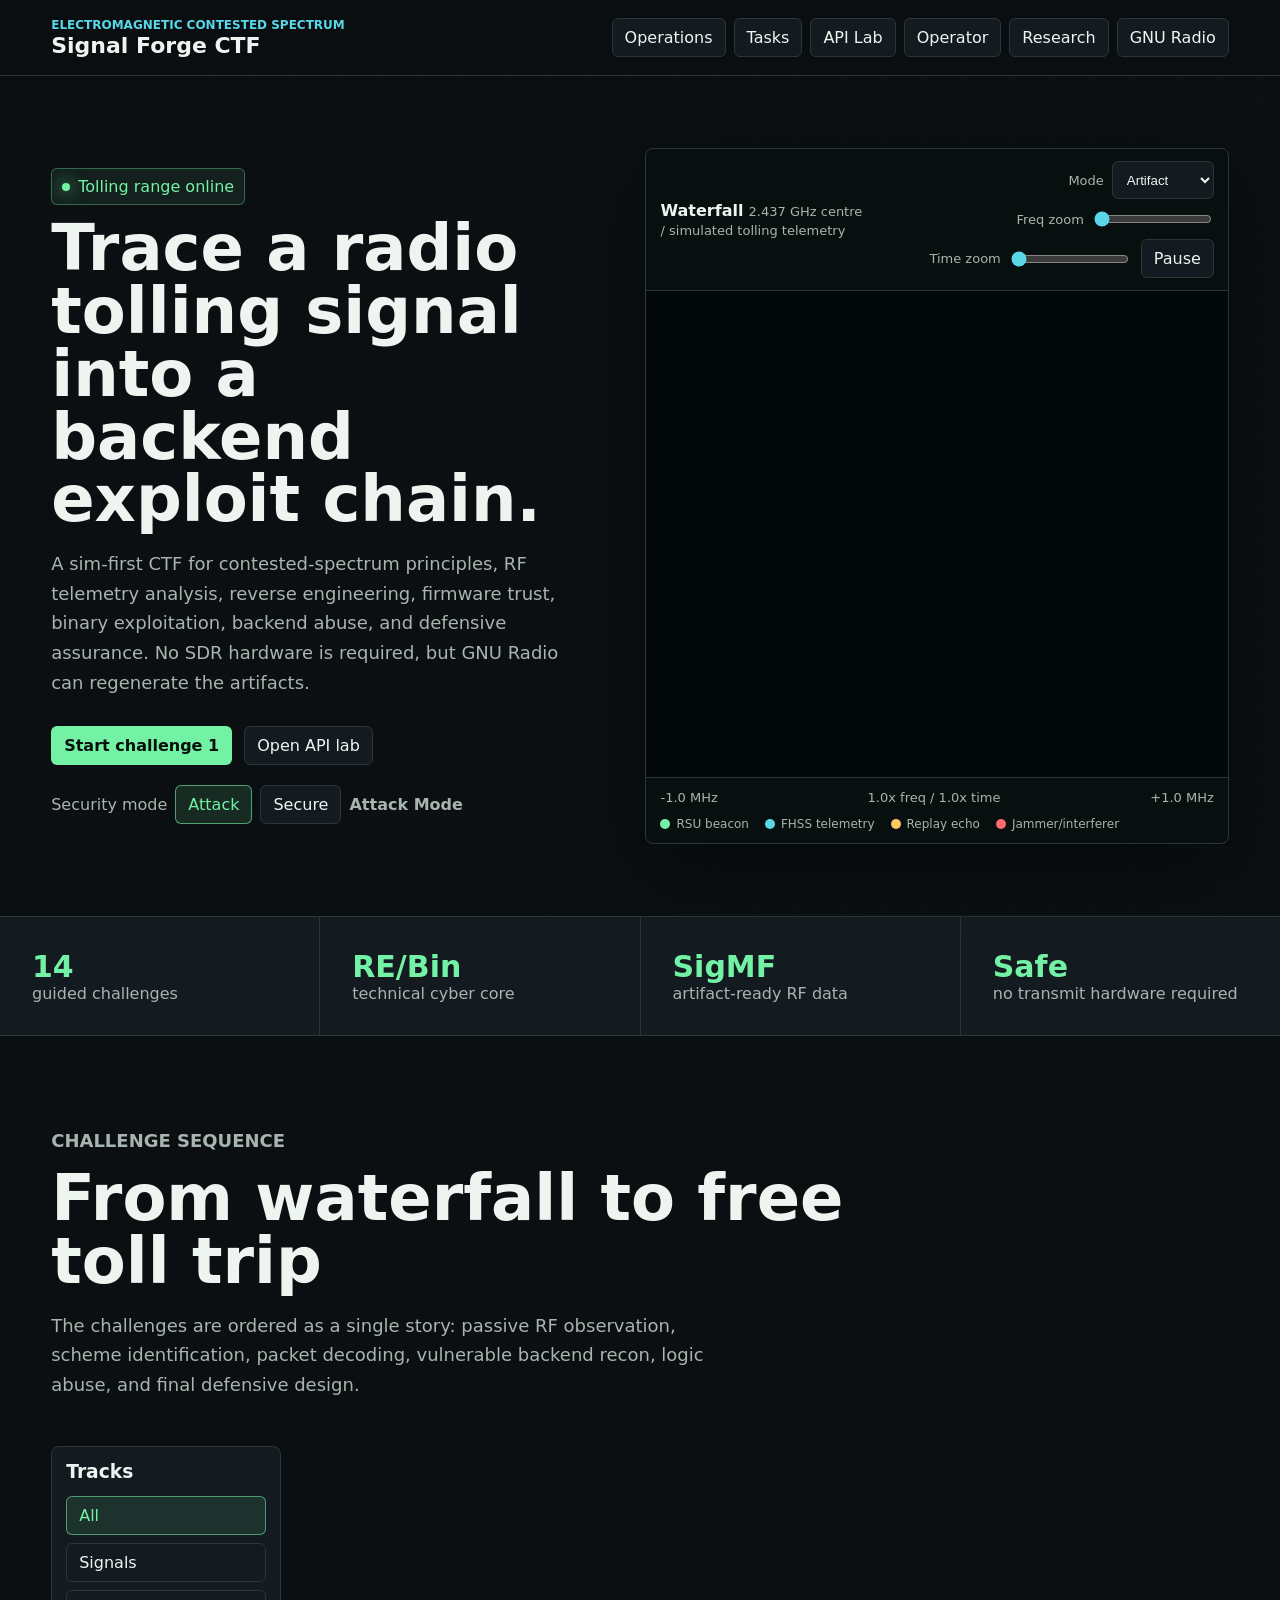
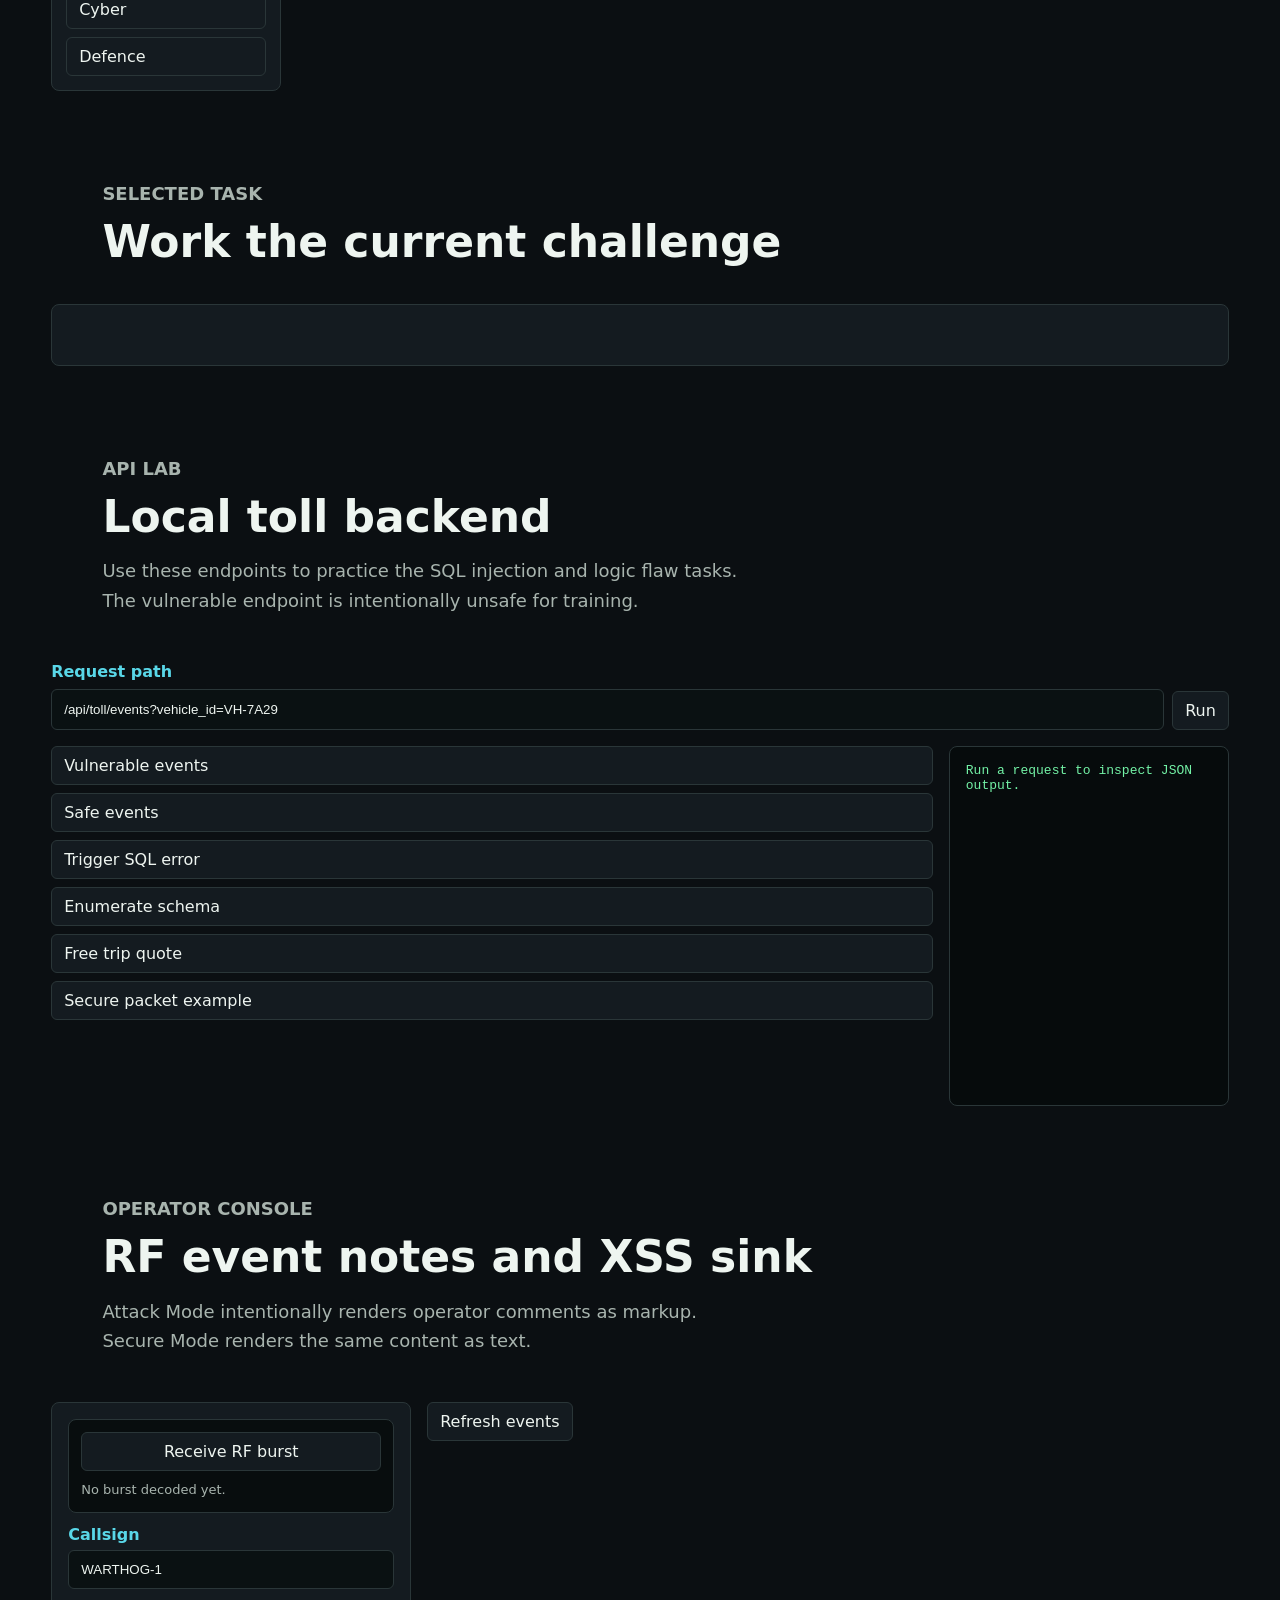
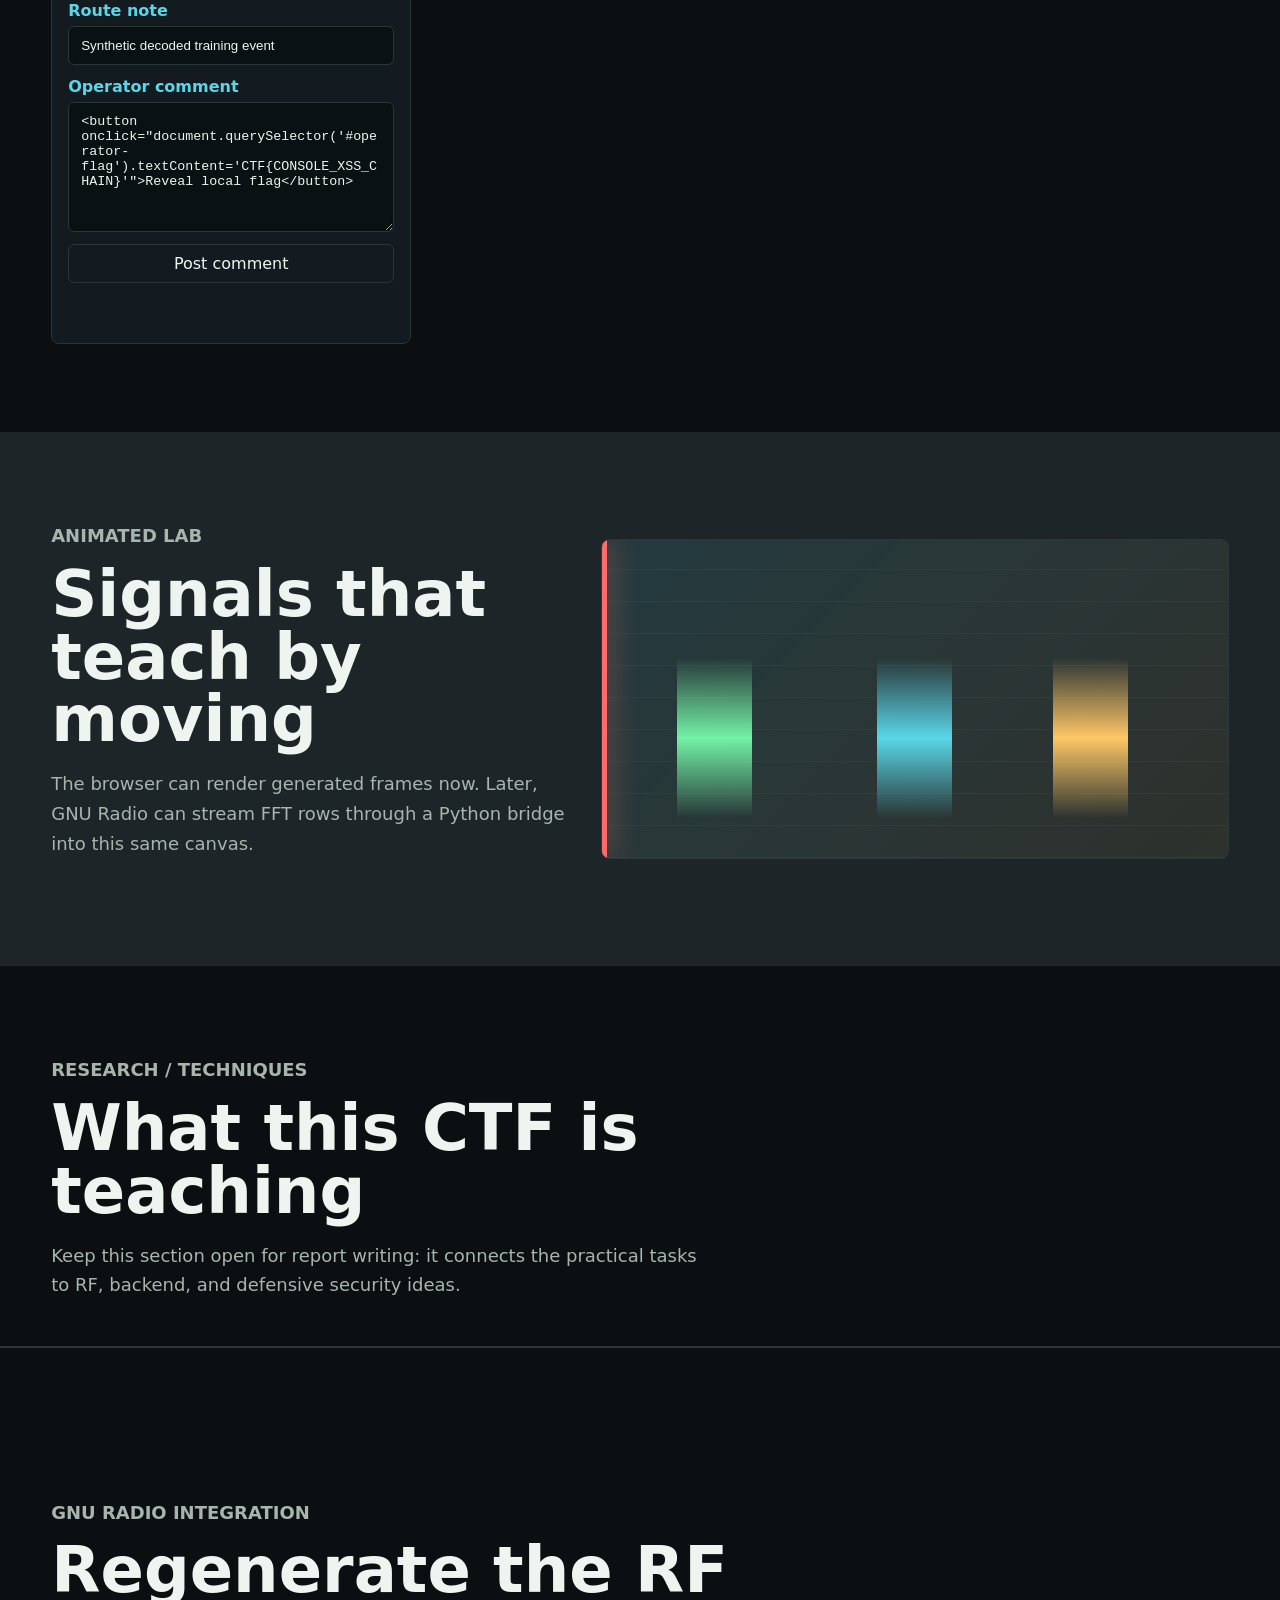
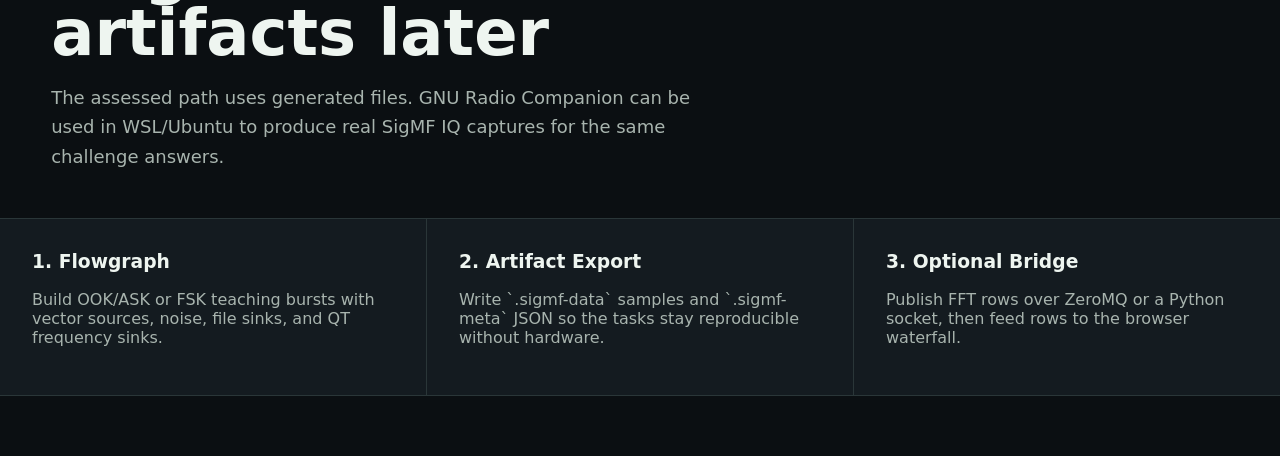
==== Project_SomethingAwesome/Project/index.html @ ae2a6134 "Something Awesome Project Initial Setup" ====
<!doctype html>
<html lang="en">
  <head>
    <meta charset="utf-8">
    <meta name="viewport" content="width=device-width, initial-scale=1">
    <title>Signal Forge CTF</title>
    <link rel="stylesheet" href="styles.css">
  </head>
  <body>
    <header class="topbar">
      <div>
        <p class="eyebrow">Electromagnetic Contested Spectrum</p>
        <h1>Signal Forge CTF</h1>
      </div>
      <nav aria-label="Primary">
        <a href="#operations">Operations</a>
        <a href="#tasks">Tasks</a>
        <a href="#api-lab">API Lab</a>
        <a href="#operator-console">Operator</a>
        <a href="#research">Research</a>
        <a href="#bridge">GNU Radio</a>
      </nav>
    </header>

    <main>
      <section class="hero" id="operations">
        <div class="hero-copy">
          <p class="status-pill"><span></span> Tolling range online</p>
          <h2>Trace a radio tolling signal into a backend exploit chain.</h2>
          <p>
            A sim-first CTF for contested-spectrum principles, RF telemetry
            analysis, reverse engineering, firmware trust, binary exploitation,
            backend abuse, and defensive assurance. No SDR hardware is required,
            but GNU Radio can regenerate the artifacts.
          </p>
          <div class="hero-actions">
            <a class="primary-action" href="#tasks">Start challenge 1</a>
            <a class="secondary-action" href="#api-lab">Open API lab</a>
          </div>
          <div class="mode-switch" aria-label="Security mode">
            <span>Security mode</span>
            <button id="attack-mode" class="active" type="button">Attack</button>
            <button id="secure-mode" type="button">Secure</button>
            <strong id="mode-status">Attack Mode</strong>
          </div>
        </div>
        <div class="spectrum-console" aria-label="Live spectrum console">
          <div class="console-head">
            <div>
              <strong>Waterfall</strong>
              <span>2.437 GHz centre / simulated tolling telemetry</span>
            </div>
            <div class="console-controls">
              <label>
                <span>Mode</span>
                <select id="data-mode">
                  <option value="artifact">Artifact</option>
                  <option value="simulated">Simulated</option>
                </select>
              </label>
              <label>
                <span>Freq zoom</span>
                <input id="zoom-freq" type="range" min="1" max="8" step="0.5" value="1">
              </label>
              <label>
                <span>Time zoom</span>
                <input id="zoom-time" type="range" min="1" max="6" step="0.5" value="1">
              </label>
              <button id="pause-waterfall" type="button" aria-pressed="false">Pause</button>
            </div>
          </div>
          <canvas id="waterfall" width="900" height="520"></canvas>
          <div class="frequency-scale" aria-hidden="true">
            <span>-1.0 MHz</span>
            <span id="zoom-readout">1.0x freq / 1.0x time</span>
            <span>+1.0 MHz</span>
          </div>
          <div class="signal-legend" aria-label="Signal source legend">
            <span><i class="legend-green"></i>RSU beacon</span>
            <span><i class="legend-cyan"></i>FHSS telemetry</span>
            <span><i class="legend-amber"></i>Replay echo</span>
            <span><i class="legend-red"></i>Jammer/interferer</span>
          </div>
        </div>
      </section>

      <section class="mission-strip" aria-label="Range metrics">
        <div>
          <strong>14</strong>
          <span>guided challenges</span>
        </div>
        <div>
          <strong>RE/Bin</strong>
          <span>technical cyber core</span>
        </div>
        <div>
          <strong>SigMF</strong>
          <span>artifact-ready RF data</span>
        </div>
        <div>
          <strong>Safe</strong>
          <span>no transmit hardware required</span>
        </div>
      </section>

      <section class="section-header" id="tasks">
        <p class="eyebrow">Challenge Sequence</p>
        <h2>From waterfall to free toll trip</h2>
        <p>
          The challenges are ordered as a single story: passive RF observation,
          scheme identification, packet decoding, vulnerable backend recon,
          logic abuse, and final defensive design.
        </p>
      </section>

      <section class="task-layout">
        <aside class="filter-panel" aria-label="Challenge filters">
          <h3>Tracks</h3>
          <button class="filter active" data-filter="all" type="button">All</button>
          <button class="filter" data-filter="signals" type="button">Signals</button>
          <button class="filter" data-filter="cyber" type="button">Cyber</button>
          <button class="filter" data-filter="defence" type="button">Defence</button>
        </aside>

        <div class="task-grid" id="task-grid"></div>
      </section>

      <section class="challenge-workspace">
        <div class="section-header compact">
          <p class="eyebrow">Selected Task</p>
          <h2>Work the current challenge</h2>
        </div>
        <article class="challenge-detail" id="challenge-detail"></article>
      </section>

      <section class="api-lab" id="api-lab">
        <div class="section-header compact">
          <p class="eyebrow">API Lab</p>
          <h2>Local toll backend</h2>
          <p>
            Use these endpoints to practice the SQL injection and logic flaw
            tasks. The vulnerable endpoint is intentionally unsafe for training.
          </p>
        </div>
        <div class="api-grid">
          <form id="api-form" class="api-console">
            <label for="api-path">Request path</label>
            <input id="api-path" value="/api/toll/events?vehicle_id=VH-7A29">
            <button type="submit">Run</button>
          </form>
          <div class="api-examples" aria-label="API examples">
            <button type="button" data-api-example="/api/toll/events?vehicle_id=VH-7A29">Vulnerable events</button>
            <button type="button" data-api-example="/api/toll/safe-events?vehicle_id=VH-7A29">Safe events</button>
            <button type="button" data-api-example="/api/toll/events?vehicle_id=VH-7A29'">Trigger SQL error</button>
            <button type="button" data-api-example="/api/toll/events?vehicle_id=%27%20UNION%20SELECT%20name,type,sql,%27x%27,%27x%27%20FROM%20sqlite_master--">Enumerate schema</button>
            <button type="button" data-api-example="/api/toll/quote?vehicle_id=VH-7A29&booth_id=EAST-17&route_code=BIRCH&schedule_code=MAINT_FREE">Free trip quote</button>
            <button type="button" data-api-example="/api/telemetry/example">Secure packet example</button>
          </div>
          <pre id="api-output" class="api-output">Run a request to inspect JSON output.</pre>
        </div>
      </section>

      <section class="operator-console" id="operator-console">
        <div class="section-header compact">
          <p class="eyebrow">Operator Console</p>
          <h2>RF event notes and XSS sink</h2>
          <p>
            Attack Mode intentionally renders operator comments as markup.
            Secure Mode renders the same content as text.
          </p>
        </div>
        <div class="operator-grid">
          <form id="operator-form" class="operator-form">
            <div class="radio-ops-panel">
              <button id="receive-radio" type="button">Receive RF burst</button>
              <div id="operator-decode" class="operator-decode">No burst decoded yet.</div>
            </div>
            <label>
              Callsign
              <input id="operator-callsign" value="WARTHOG-1">
            </label>
            <label>
              Route note
              <input id="operator-route-note" value="Synthetic decoded training event">
            </label>
            <label>
              Operator comment
              <textarea id="operator-comment">&lt;button onclick="document.querySelector('#operator-flag').textContent='CTF{CONSOLE_XSS_CHAIN}'"&gt;Reveal local flag&lt;/button&gt;</textarea>
            </label>
            <button type="submit">Post comment</button>
            <p id="operator-flag" class="flag-result" aria-live="polite"></p>
          </form>
          <div>
            <div class="operator-actions">
              <button id="refresh-operator" type="button">Refresh events</button>
            </div>
            <div id="operator-events" class="operator-events"></div>
          </div>
        </div>
      </section>

      <section class="lab-band">
        <div class="lab-copy">
          <p class="eyebrow">Animated Lab</p>
          <h2>Signals that teach by moving</h2>
          <p>
            The browser can render generated frames now. Later, GNU Radio can
            stream FFT rows through a Python bridge into this same canvas.
          </p>
        </div>
        <div class="signal-animation" aria-hidden="true">
          <span class="pulse p1"></span>
          <span class="pulse p2"></span>
          <span class="pulse p3"></span>
          <span class="sweep"></span>
        </div>
      </section>

      <section class="section-header" id="research">
        <p class="eyebrow">Research / Techniques</p>
        <h2>What this CTF is teaching</h2>
        <p>
          Keep this section open for report writing: it connects the practical
          tasks to RF, backend, and defensive security ideas.
        </p>
      </section>

      <section class="research-grid" id="research-panel"></section>

      <section class="section-header" id="bridge">
        <p class="eyebrow">GNU Radio Integration</p>
        <h2>Regenerate the RF artifacts later</h2>
        <p>
          The assessed path uses generated files. GNU Radio Companion can be
          used in WSL/Ubuntu to produce real SigMF IQ captures for the same
          challenge answers.
        </p>
      </section>

      <section class="bridge-grid">
        <article>
          <h3>1. Flowgraph</h3>
          <p>Build OOK/ASK or FSK teaching bursts with vector sources, noise, file sinks, and QT frequency sinks.</p>
        </article>
        <article>
          <h3>2. Artifact Export</h3>
          <p>Write `.sigmf-data` samples and `.sigmf-meta` JSON so the tasks stay reproducible without hardware.</p>
        </article>
        <article>
          <h3>3. Optional Bridge</h3>
          <p>Publish FFT rows over ZeroMQ or a Python socket, then feed rows to the browser waterfall.</p>
        </article>
      </section>
    </main>

    <script src="app.js"></script>
  </body>
</html>
---- Project_SomethingAwesome/Project/styles.css ----
:root {
  color-scheme: dark;
  --bg: #0b0f12;
  --panel: #141b20;
  --panel-2: #1d2528;
  --line: #2a3638;
  --text: #eef5f0;
  --muted: #a8b4ae;
  --green: #73f2a6;
  --cyan: #59d7e8;
  --amber: #ffc766;
  --red: #ff6b6b;
}

* {
  box-sizing: border-box;
}

html {
  scroll-behavior: smooth;
}

body {
  margin: 0;
  min-height: 100vh;
  background: var(--bg);
  color: var(--text);
  font-family: Inter, ui-sans-serif, system-ui, -apple-system, BlinkMacSystemFont, "Segoe UI", sans-serif;
}

a {
  color: inherit;
  text-decoration: none;
}

button {
  font: inherit;
}

.topbar {
  position: sticky;
  top: 0;
  z-index: 10;
  display: flex;
  align-items: center;
  justify-content: space-between;
  gap: 24px;
  padding: 18px clamp(18px, 4vw, 56px);
  background: rgba(11, 15, 18, 0.88);
  border-bottom: 1px solid var(--line);
  backdrop-filter: blur(16px);
}

.topbar h1 {
  margin: 3px 0 0;
  font-size: 22px;
  line-height: 1;
}

.topbar nav {
  display: flex;
  gap: 8px;
  flex-wrap: wrap;
  justify-content: flex-end;
}

.topbar nav a,
.filter,
#pause-waterfall,
.api-console button,
.api-examples button,
.mode-switch button,
.artifact-list button,
.operator-form button,
.operator-actions button,
.workbench-controls button,
.primary-action,
.secondary-action,
.close-button {
  border: 1px solid var(--line);
  background: var(--panel);
  color: var(--text);
  border-radius: 6px;
  min-height: 38px;
  padding: 9px 12px;
  cursor: pointer;
}

.topbar nav a:hover,
.filter:hover,
#pause-waterfall:hover,
.secondary-action:hover {
  border-color: var(--cyan);
}

.eyebrow {
  margin: 0;
  color: var(--cyan);
  font-size: 12px;
  font-weight: 700;
  letter-spacing: 0;
  text-transform: uppercase;
}

.hero {
  min-height: calc(100vh - 72px);
  display: grid;
  grid-template-columns: minmax(0, 1fr) minmax(420px, 1.1fr);
  align-items: center;
  gap: clamp(24px, 5vw, 64px);
  padding: clamp(30px, 6vw, 72px) clamp(18px, 4vw, 56px);
  background:
    linear-gradient(90deg, rgba(11, 15, 18, 0.94), rgba(11, 15, 18, 0.66)),
    repeating-linear-gradient(0deg, rgba(115, 242, 166, 0.06) 0 1px, transparent 1px 34px),
    repeating-linear-gradient(90deg, rgba(89, 215, 232, 0.05) 0 1px, transparent 1px 42px);
}

.hero-copy h2,
.section-header h2,
.lab-copy h2 {
  margin: 12px 0;
  max-width: 850px;
  font-size: clamp(34px, 5vw, 64px);
  line-height: 0.98;
  letter-spacing: 0;
}

.hero-copy p:not(.eyebrow):not(.status-pill),
.section-header p,
.lab-copy p {
  max-width: 660px;
  color: var(--muted);
  font-size: 18px;
  line-height: 1.65;
}

.status-pill {
  display: inline-flex;
  align-items: center;
  gap: 8px;
  margin: 0;
  padding: 8px 10px;
  border: 1px solid rgba(115, 242, 166, 0.35);
  border-radius: 6px;
  color: var(--green);
  background: rgba(115, 242, 166, 0.08);
}

.status-pill span {
  width: 8px;
  height: 8px;
  border-radius: 999px;
  background: var(--green);
  box-shadow: 0 0 16px var(--green);
}

.hero-actions {
  display: flex;
  flex-wrap: wrap;
  gap: 12px;
  margin-top: 28px;
}

.mode-switch {
  display: flex;
  align-items: center;
  flex-wrap: wrap;
  gap: 8px;
  margin-top: 20px;
  color: var(--muted);
}

.mode-switch button.active {
  border-color: rgba(115, 242, 166, 0.6);
  background: rgba(115, 242, 166, 0.12);
  color: var(--green);
}

.primary-action {
  border-color: rgba(115, 242, 166, 0.55);
  background: var(--green);
  color: #07100b;
  font-weight: 800;
}

.spectrum-console {
  min-width: 0;
  border: 1px solid var(--line);
  border-radius: 8px;
  background: #07100f;
  overflow: hidden;
  box-shadow: 0 28px 80px rgba(0, 0, 0, 0.38);
}

.console-head,
.frequency-scale {
  display: flex;
  align-items: center;
  justify-content: space-between;
  gap: 16px;
  padding: 12px 14px;
  border-bottom: 1px solid var(--line);
}

.console-controls {
  display: flex;
  align-items: center;
  gap: 10px;
  flex-wrap: wrap;
  justify-content: flex-end;
}

.console-controls label {
  display: flex;
  align-items: center;
  gap: 8px;
  color: var(--muted);
  font-size: 13px;
}

.console-controls input[type="range"] {
  width: 118px;
  accent-color: var(--cyan);
}

.console-controls select {
  min-height: 38px;
  border: 1px solid var(--line);
  border-radius: 6px;
  background: var(--panel);
  color: var(--text);
  padding: 8px 10px;
}

.console-head span,
.frequency-scale {
  color: var(--muted);
  font-size: 13px;
}

#waterfall {
  display: block;
  width: 100%;
  height: min(54vh, 520px);
  background: #030808;
}

.frequency-scale {
  border-top: 1px solid var(--line);
  border-bottom: 0;
}

.signal-legend {
  display: flex;
  flex-wrap: wrap;
  gap: 10px 16px;
  padding: 0 14px 12px;
  color: var(--muted);
  font-size: 12px;
}

.signal-legend span {
  display: inline-flex;
  align-items: center;
  gap: 6px;
}

.signal-legend i {
  display: inline-block;
  width: 10px;
  height: 10px;
  border-radius: 50%;
}

.legend-green { background: var(--green); }
.legend-cyan { background: var(--cyan); }
.legend-amber { background: var(--amber); }
.legend-red { background: var(--red); }

.axis-scale {
  display: flex;
  justify-content: space-between;
  gap: 12px;
  color: var(--muted);
  font-size: 12px;
  padding-top: 8px;
}

.mission-strip,
.bridge-grid {
  display: grid;
  grid-template-columns: repeat(4, minmax(0, 1fr));
  gap: 1px;
  background: var(--line);
  border-block: 1px solid var(--line);
}

.mission-strip div,
.bridge-grid article {
  background: var(--panel);
  padding: clamp(18px, 4vw, 32px);
}

.mission-strip strong {
  display: block;
  font-size: 30px;
  color: var(--green);
}

.mission-strip span,
.bridge-grid p,
.task-card p,
.dialog-meta,
.hint {
  color: var(--muted);
}

.section-header,
.lab-band {
  padding: clamp(44px, 7vw, 90px) clamp(18px, 4vw, 56px) 28px;
}

.task-layout {
  display: grid;
  grid-template-columns: 230px minmax(0, 1fr);
  gap: 24px;
  padding: 0 clamp(18px, 4vw, 56px) clamp(46px, 7vw, 88px);
}

.filter-panel {
  position: sticky;
  top: 92px;
  align-self: start;
  display: grid;
  gap: 8px;
  padding: 14px;
  border: 1px solid var(--line);
  border-radius: 8px;
  background: var(--panel);
}

.filter-panel h3 {
  margin: 0 0 6px;
}

.filter {
  text-align: left;
}

.filter.active {
  border-color: rgba(115, 242, 166, 0.55);
  background: rgba(115, 242, 166, 0.1);
  color: var(--green);
}

.task-grid {
  display: grid;
  grid-template-columns: repeat(auto-fill, minmax(260px, 1fr));
  gap: 16px;
}

.task-card {
  display: flex;
  flex-direction: column;
  min-height: 250px;
  padding: 18px;
  border: 1px solid var(--line);
  border-radius: 8px;
  background: var(--panel);
}

.task-card:hover {
  border-color: rgba(89, 215, 232, 0.7);
}

.task-card.selected {
  border-color: rgba(115, 242, 166, 0.68);
  background: rgba(115, 242, 166, 0.08);
}

.task-topline {
  display: flex;
  justify-content: space-between;
  gap: 10px;
  align-items: start;
}

.tag {
  display: inline-flex;
  width: fit-content;
  padding: 4px 7px;
  border: 1px solid var(--line);
  border-radius: 6px;
  color: var(--cyan);
  font-size: 12px;
}

.difficulty {
  color: var(--amber);
  white-space: nowrap;
}

.task-card h3 {
  margin: 18px 0 8px;
  font-size: 21px;
}

.task-card p {
  line-height: 1.55;
}

.task-card button {
  margin-top: auto;
  border: 1px solid rgba(115, 242, 166, 0.4);
  background: rgba(115, 242, 166, 0.1);
  color: var(--green);
  border-radius: 6px;
  min-height: 40px;
  cursor: pointer;
}

.challenge-workspace,
.api-lab,
.operator-console {
  padding: 0 clamp(18px, 4vw, 56px) clamp(46px, 7vw, 88px);
}

.section-header.compact {
  padding-top: 0;
}

.section-header.compact h2 {
  font-size: clamp(28px, 4vw, 44px);
}

.challenge-detail {
  border: 1px solid var(--line);
  border-radius: 8px;
  background: var(--panel);
  padding: clamp(18px, 4vw, 30px);
}

.detail-head {
  display: flex;
  align-items: start;
  justify-content: space-between;
  gap: 18px;
  border-bottom: 1px solid var(--line);
  padding-bottom: 18px;
  margin-bottom: 18px;
}

.detail-head h3 {
  margin: 10px 0 0;
  font-size: clamp(28px, 4vw, 42px);
}

.detail-head strong {
  color: var(--green);
  white-space: nowrap;
}

.challenge-detail h4 {
  margin: 24px 0 10px;
  color: var(--cyan);
}

.concept-list,
.artifact-list {
  display: flex;
  flex-wrap: wrap;
  gap: 8px;
  margin: 16px 0;
}

.concept-list span,
.artifact-list a,
.artifact-list button {
  border: 1px solid var(--line);
  border-radius: 6px;
  padding: 7px 9px;
  background: #0a1112;
  color: var(--muted);
}

.artifact-list a,
.artifact-list button {
  color: var(--green);
}

.artifact-list button {
  cursor: pointer;
}

.step-list {
  color: var(--muted);
  line-height: 1.7;
  padding-left: 22px;
}

.hint-stack {
  display: grid;
  gap: 8px;
}

.hint-stack details {
  border: 1px solid var(--line);
  border-radius: 6px;
  background: #0a1112;
  padding: 10px 12px;
}

.hint-stack summary {
  cursor: pointer;
  color: var(--green);
  font-weight: 700;
}

.flag-form {
  display: grid;
  grid-template-columns: minmax(0, 1fr) auto;
  gap: 8px;
  margin-top: 22px;
}

.flag-form input,
.api-console input {
  min-width: 0;
  border: 1px solid var(--line);
  border-radius: 6px;
  background: #0a1112;
  color: var(--text);
  padding: 12px;
}

.flag-form button {
  border: 1px solid rgba(115, 242, 166, 0.45);
  border-radius: 6px;
  background: var(--green);
  color: #07100b;
  font-weight: 800;
  padding: 0 16px;
}

.api-grid {
  display: grid;
  grid-template-columns: minmax(0, 1fr) 280px;
  gap: 16px;
}

.api-console {
  display: grid;
  grid-template-columns: minmax(0, 1fr) auto;
  gap: 8px;
  align-items: end;
  grid-column: 1 / -1;
}

.api-console label {
  grid-column: 1 / -1;
  color: var(--cyan);
  font-weight: 700;
}

.api-examples {
  display: grid;
  gap: 8px;
  align-self: start;
}

.api-examples button {
  text-align: left;
}

.api-output {
  min-height: 360px;
  max-height: 520px;
  overflow: auto;
  margin: 0;
  border: 1px solid var(--line);
  border-radius: 8px;
  background: #060b0c;
  color: var(--green);
  padding: 16px;
  white-space: pre-wrap;
}

.operator-grid {
  display: grid;
  grid-template-columns: 360px minmax(0, 1fr);
  gap: 16px;
}

.operator-form {
  display: grid;
  gap: 12px;
  align-self: start;
  border: 1px solid var(--line);
  border-radius: 8px;
  background: var(--panel);
  padding: 16px;
}

.operator-form label {
  display: grid;
  gap: 6px;
  color: var(--cyan);
  font-weight: 700;
}

.operator-form input,
.operator-form textarea {
  width: 100%;
  border: 1px solid var(--line);
  border-radius: 6px;
  background: #0a1112;
  color: var(--text);
  padding: 11px 12px;
}

.operator-form textarea {
  min-height: 130px;
  resize: vertical;
}

.radio-ops-panel {
  display: grid;
  gap: 10px;
  padding: 12px;
  border: 1px solid var(--line);
  border-radius: 8px;
  background: #080d0e;
}

.operator-decode {
  color: var(--muted);
  font-size: 13px;
  line-height: 1.45;
}

.operator-decode dl {
  display: grid;
  grid-template-columns: auto minmax(0, 1fr);
  gap: 4px 10px;
  margin: 0;
}

.operator-decode dt {
  color: var(--cyan);
  font-weight: 700;
}

.operator-decode dd {
  margin: 0;
  overflow-wrap: anywhere;
}

.operator-events {
  display: grid;
  gap: 10px;
  margin-top: 10px;
}

.operator-event {
  border: 1px solid var(--line);
  border-radius: 8px;
  background: var(--panel);
  padding: 14px;
}

.operator-event h3 {
  margin: 0 0 8px;
}

.operator-event p {
  color: var(--muted);
}

.operator-comment {
  border-left: 3px solid var(--amber);
  background: rgba(255, 199, 102, 0.08);
  padding: 10px;
}

.workbench-head {
  display: flex;
  justify-content: space-between;
  gap: 16px;
  align-items: start;
  margin-bottom: 16px;
}

.workbench-head h2 {
  margin: 6px 0 0;
  font-size: clamp(28px, 4vw, 44px);
}

.workbench-controls {
  display: flex;
  flex-wrap: wrap;
  gap: 8px;
  justify-content: flex-end;
  align-items: end;
}

.workbench-controls input[type="range"] {
  min-width: 140px;
  accent-color: var(--green);
}

.workbench-controls label {
  display: grid;
  gap: 4px;
  color: var(--muted);
  font-size: 12px;
}

.workbench-grid {
  display: grid;
  grid-template-columns: minmax(0, 1.4fr) minmax(260px, 0.6fr);
  gap: 16px;
}

#artifact-workbench {
  width: min(1120px, calc(100vw - 28px));
}

#workbench-waterfall {
  display: block;
  width: 100%;
  height: min(50vh, 360px);
  border: 1px solid var(--line);
  border-radius: 8px;
  background: #020707;
  cursor: crosshair;
}

.cursor-readout {
  color: var(--green);
  margin-top: 10px;
}

.workbench-side {
  min-width: 0;
}

.workbench-side dl {
  display: grid;
  grid-template-columns: auto minmax(0, 1fr);
  gap: 6px 10px;
}

.workbench-side dt {
  color: var(--cyan);
  font-weight: 700;
}

.workbench-side dd {
  margin: 0;
  color: var(--muted);
  overflow-wrap: anywhere;
}

.workbench-side pre {
  max-height: 300px;
  overflow: auto;
  background: #060b0c;
  border: 1px solid var(--line);
  border-radius: 8px;
  padding: 12px;
  color: var(--green);
}

.research-grid {
  display: grid;
  grid-template-columns: repeat(3, minmax(0, 1fr));
  gap: 1px;
  background: var(--line);
  border-block: 1px solid var(--line);
  margin-bottom: 60px;
}

.research-grid article {
  background: var(--panel);
  padding: clamp(18px, 4vw, 30px);
}

.research-grid h3 {
  margin-top: 0;
}

.research-grid li {
  color: var(--muted);
  line-height: 1.55;
  margin-bottom: 8px;
}

.lab-band {
  display: grid;
  grid-template-columns: minmax(0, 0.9fr) minmax(300px, 1.1fr);
  align-items: center;
  gap: 36px;
  padding-bottom: clamp(44px, 7vw, 90px);
  background: var(--panel-2);
}

.signal-animation {
  position: relative;
  min-height: 320px;
  border: 1px solid var(--line);
  border-radius: 8px;
  overflow: hidden;
  background:
    repeating-linear-gradient(0deg, rgba(255, 255, 255, 0.04) 0 1px, transparent 1px 32px),
    linear-gradient(135deg, rgba(89, 215, 232, 0.12), rgba(255, 199, 102, 0.08));
}

.pulse,
.sweep {
  position: absolute;
  display: block;
}

.pulse {
  bottom: 40px;
  width: 12%;
  height: 160px;
  background: linear-gradient(0deg, transparent, var(--green), transparent);
  animation: hop 4.5s infinite ease-in-out;
}

.p1 { left: 12%; animation-delay: 0s; }
.p2 { left: 44%; animation-delay: 0.9s; background: linear-gradient(0deg, transparent, var(--cyan), transparent); }
.p3 { left: 72%; animation-delay: 1.8s; background: linear-gradient(0deg, transparent, var(--amber), transparent); }

.sweep {
  top: 0;
  bottom: 0;
  width: 5px;
  background: var(--red);
  box-shadow: 0 0 28px var(--red);
  animation: sweep 5s infinite linear;
}

.bridge-grid {
  grid-template-columns: repeat(3, minmax(0, 1fr));
  margin-bottom: 60px;
}

.bridge-grid h3 {
  margin-top: 0;
}

dialog {
  width: min(720px, calc(100vw - 28px));
  border: 1px solid var(--line);
  border-radius: 8px;
  background: var(--panel);
  color: var(--text);
  box-shadow: 0 28px 90px rgba(0, 0, 0, 0.55);
}

dialog::backdrop {
  background: rgba(0, 0, 0, 0.68);
}

.close-button {
  float: right;
  min-width: 38px;
  padding-inline: 11px;
}

.dialog-task h2 {
  margin: 12px 0 8px;
  font-size: 34px;
}

.dialog-meta {
  display: flex;
  flex-wrap: wrap;
  gap: 8px;
  margin-bottom: 20px;
}

.dialog-meta span {
  padding: 5px 8px;
  border: 1px solid var(--line);
  border-radius: 6px;
}

.flag-row {
  display: grid;
  grid-template-columns: 1fr auto;
  gap: 8px;
  margin-top: 18px;
}

.flag-row input {
  min-width: 0;
  border: 1px solid var(--line);
  border-radius: 6px;
  background: #0a1112;
  color: var(--text);
  padding: 11px 12px;
}

.flag-row button {
  border: 1px solid rgba(115, 242, 166, 0.45);
  border-radius: 6px;
  background: var(--green);
  color: #07100b;
  font-weight: 800;
  padding: 0 14px;
}

.hint {
  padding: 12px;
  border-left: 3px solid var(--cyan);
  background: rgba(89, 215, 232, 0.08);
}

@keyframes hop {
  0%, 100% { transform: scaleY(0.35); opacity: 0.45; }
  45% { transform: scaleY(1); opacity: 1; }
  70% { transform: scaleY(0.55); opacity: 0.6; }
}

@keyframes sweep {
  from { left: -5%; }
  to { left: 105%; }
}

@media (max-width: 900px) {
  .topbar,
  .hero,
  .lab-band,
  .task-layout {
    grid-template-columns: 1fr;
  }

  .topbar {
    align-items: flex-start;
  }

  .mission-strip,
  .bridge-grid,
  .research-grid,
  .api-grid,
  .operator-grid,
  .workbench-grid {
    grid-template-columns: repeat(2, minmax(0, 1fr));
  }

  .filter-panel {
    position: static;
  }
}

@media (max-width: 560px) {
  .topbar {
    position: static;
  }

  .topbar,
  .hero-actions,
  .flag-row,
  .flag-form,
  .api-console,
  .operator-grid,
  .workbench-grid {
    display: block;
  }

  .topbar nav {
    justify-content: flex-start;
    margin-top: 14px;
  }

  .primary-action,
  .secondary-action {
    display: block;
    width: 100%;
    text-align: center;
    margin-top: 10px;
  }

  .mission-strip,
  .bridge-grid,
  .research-grid,
  .api-grid,
  .operator-grid,
  .workbench-grid {
    grid-template-columns: 1fr;
  }

  .flag-row button,
  .flag-form button,
  .api-console button,
  .operator-form button {
    width: 100%;
    min-height: 42px;
    margin-top: 8px;
  }

  .detail-head {
    display: block;
  }
}
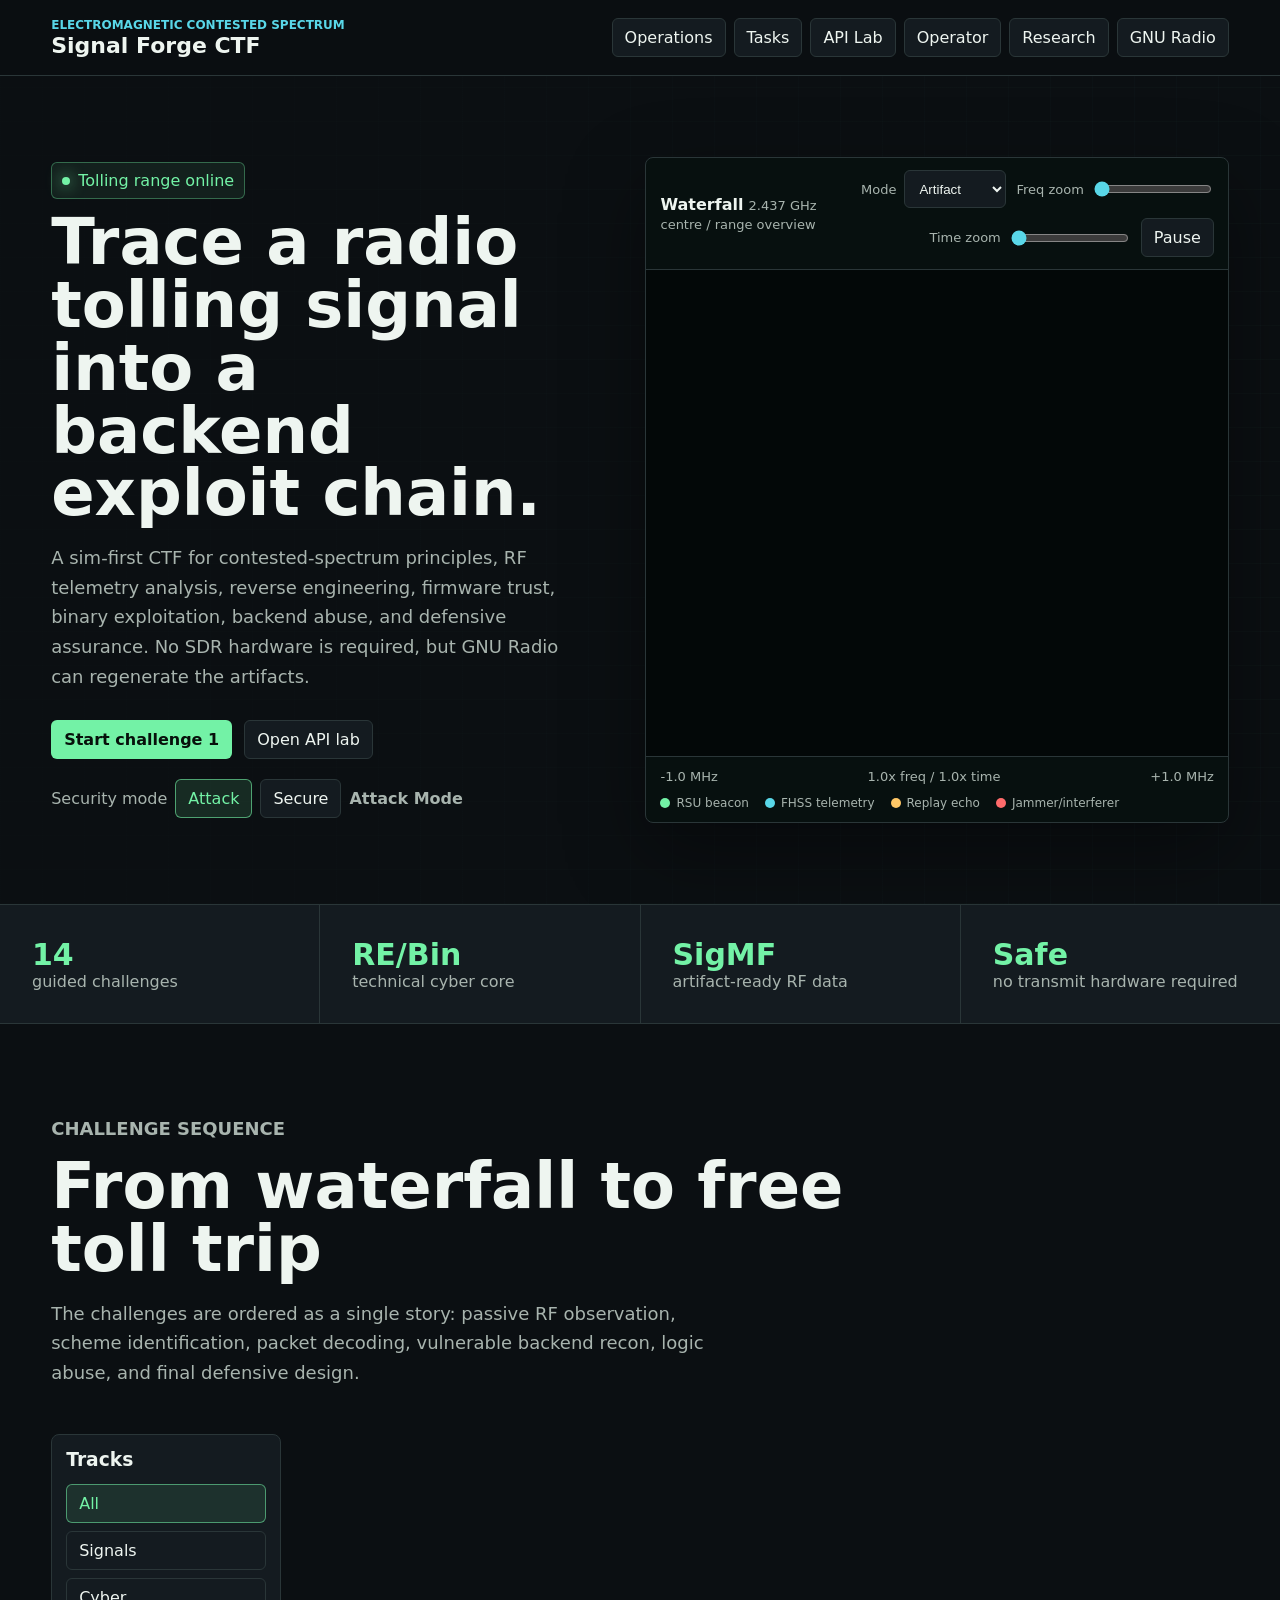
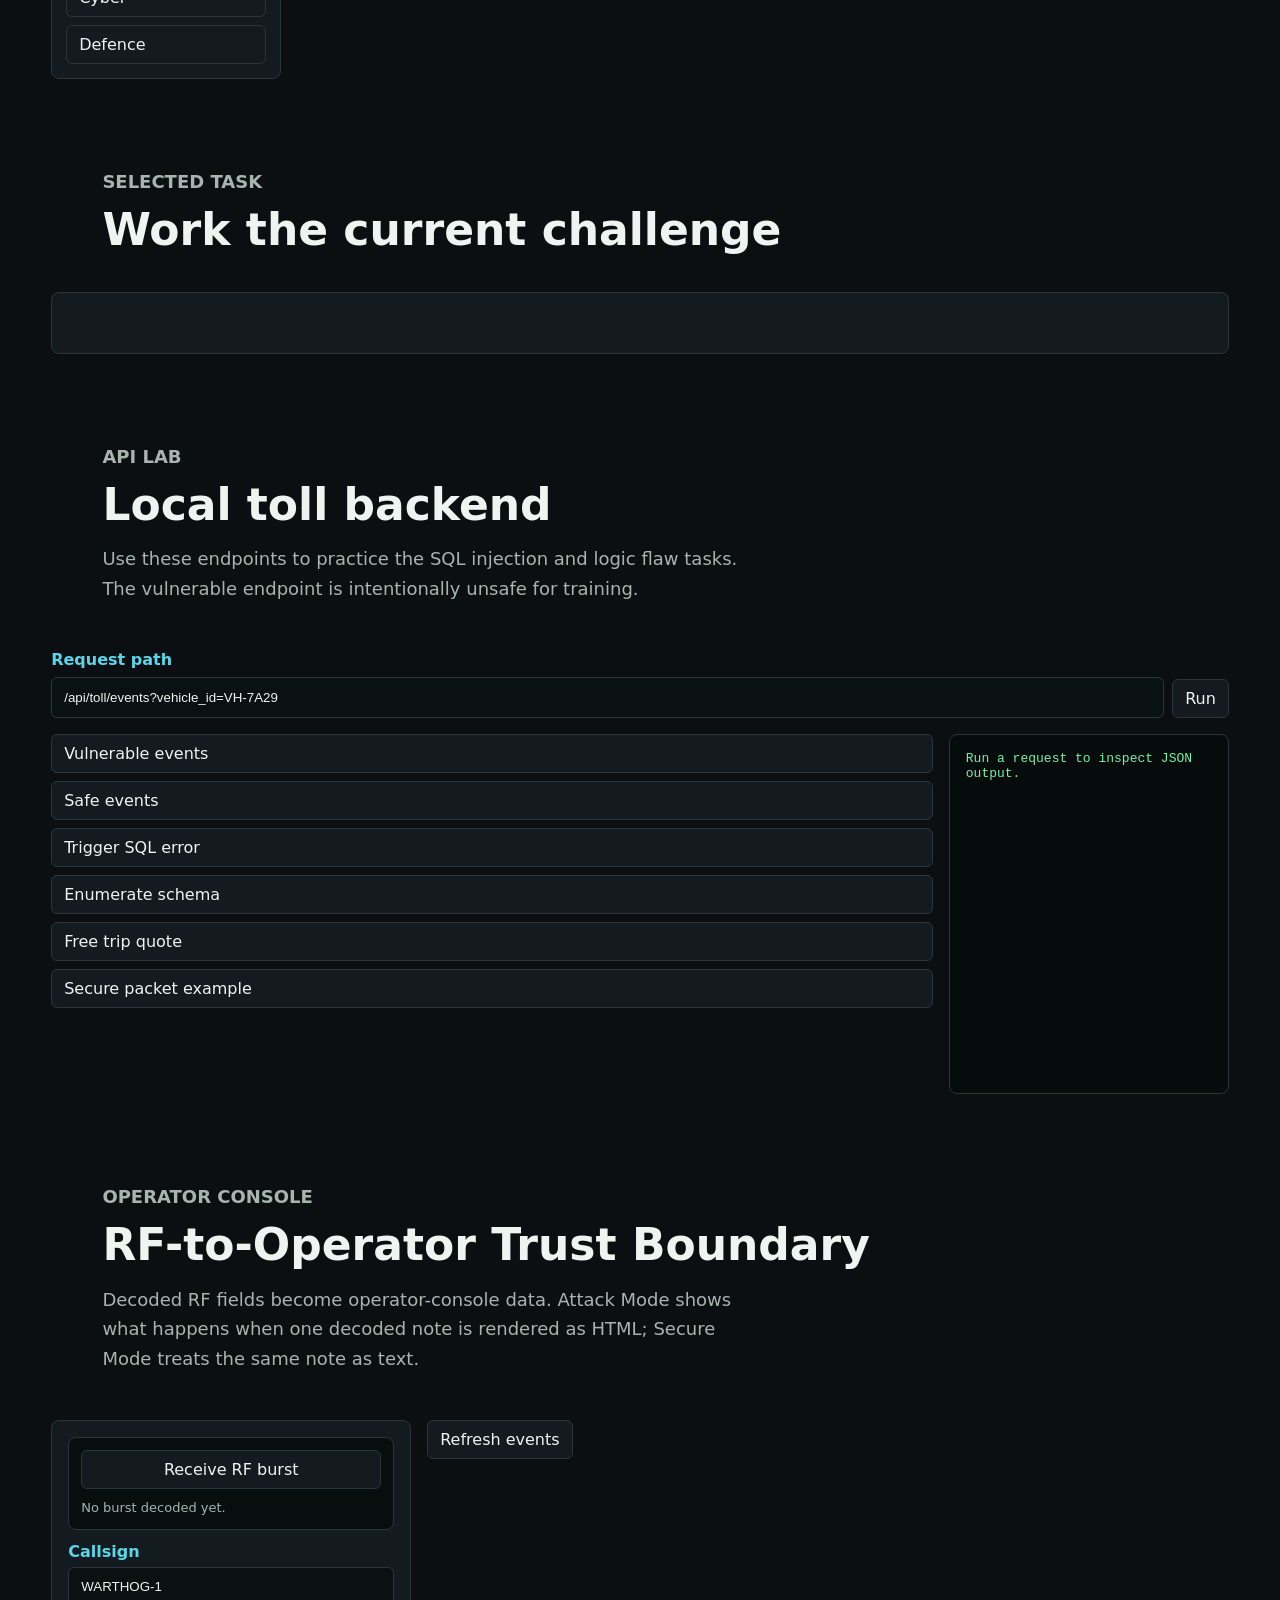
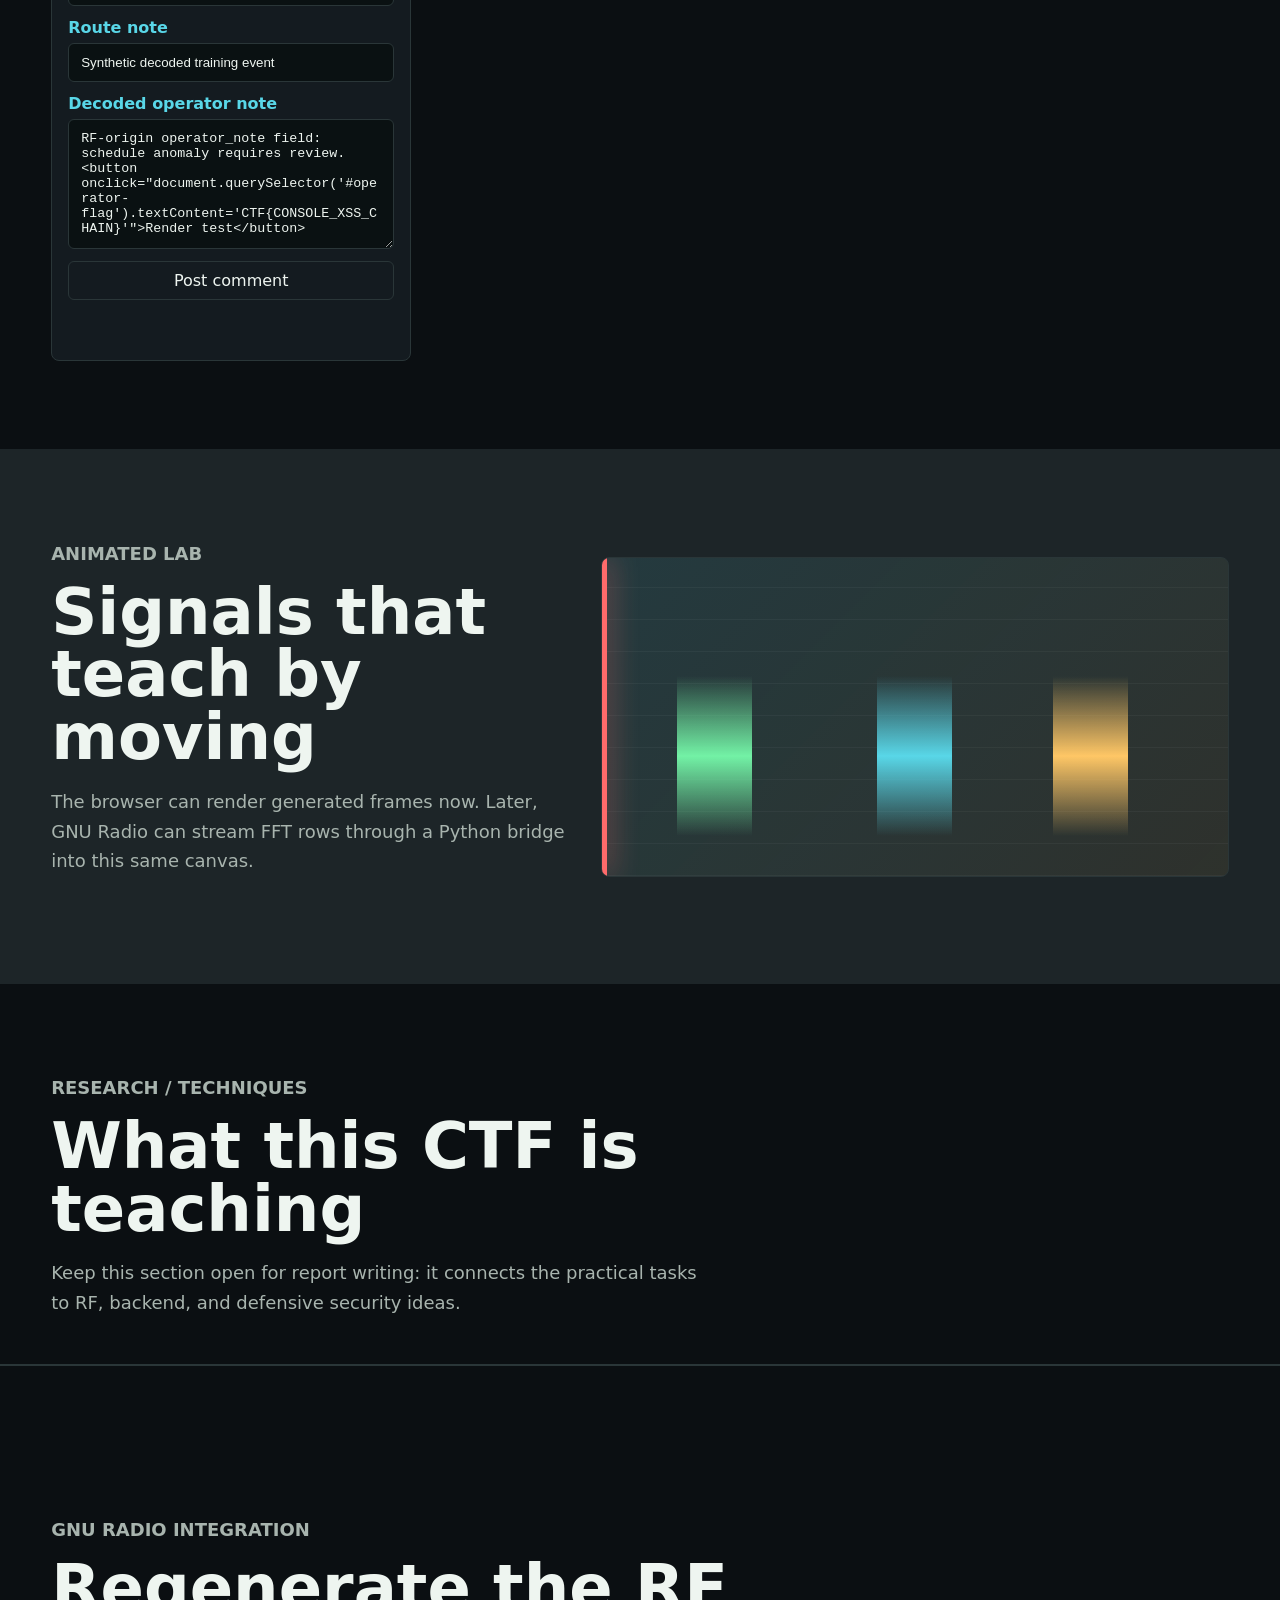
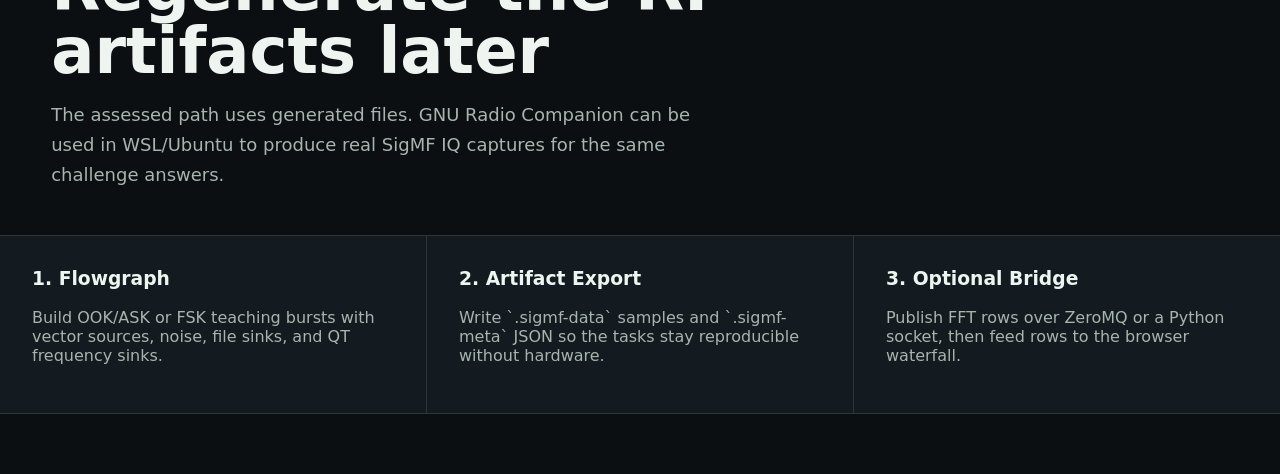
==== commit 761baa3b: "updaed and more improved site" ====
--- a/Project_SomethingAwesome/Project/index.html
+++ b/Project_SomethingAwesome/Project/index.html
@@ -48,7 +48,7 @@
           <div class="console-head">
             <div>
               <strong>Waterfall</strong>
-              <span>2.437 GHz centre / simulated tolling telemetry</span>
+              <span id="console-signal-label">2.437 GHz centre / range overview</span>
             </div>
             <div class="console-controls">
               <label>
@@ -163,10 +163,11 @@
       <section class="operator-console" id="operator-console">
         <div class="section-header compact">
           <p class="eyebrow">Operator Console</p>
-          <h2>RF event notes and XSS sink</h2>
-          <p>
-            Attack Mode intentionally renders operator comments as markup.
-            Secure Mode renders the same content as text.
+          <h2>RF-to-Operator Trust Boundary</h2>
+          <p>
+            Decoded RF fields become operator-console data. Attack Mode shows
+            what happens when one decoded note is rendered as HTML; Secure Mode
+            treats the same note as text.
           </p>
         </div>
         <div class="operator-grid">
@@ -184,8 +185,8 @@
               <input id="operator-route-note" value="Synthetic decoded training event">
             </label>
             <label>
-              Operator comment
-              <textarea id="operator-comment">&lt;button onclick="document.querySelector('#operator-flag').textContent='CTF{CONSOLE_XSS_CHAIN}'"&gt;Reveal local flag&lt;/button&gt;</textarea>
+              Decoded operator note
+              <textarea id="operator-comment">RF-origin operator_note field: schedule anomaly requires review. &lt;button onclick="document.querySelector('#operator-flag').textContent='CTF{CONSOLE_XSS_CHAIN}'"&gt;Render test&lt;/button&gt;</textarea>
             </label>
             <button type="submit">Post comment</button>
             <p id="operator-flag" class="flag-result" aria-live="polite"></p>
--- a/Project_SomethingAwesome/Project/styles.css
+++ b/Project_SomethingAwesome/Project/styles.css
@@ -488,6 +488,25 @@
   color: var(--green);
 }
 
+.signal-scheme {
+  margin: 18px 0;
+  border-left: 3px solid var(--cyan);
+  background: rgba(89, 215, 232, 0.07);
+  padding: 12px 14px;
+}
+
+.signal-scheme strong {
+  display: block;
+  color: var(--cyan);
+  margin-bottom: 6px;
+}
+
+.signal-scheme p {
+  margin: 0;
+  color: var(--muted);
+  line-height: 1.5;
+}
+
 .artifact-list button {
   cursor: pointer;
 }
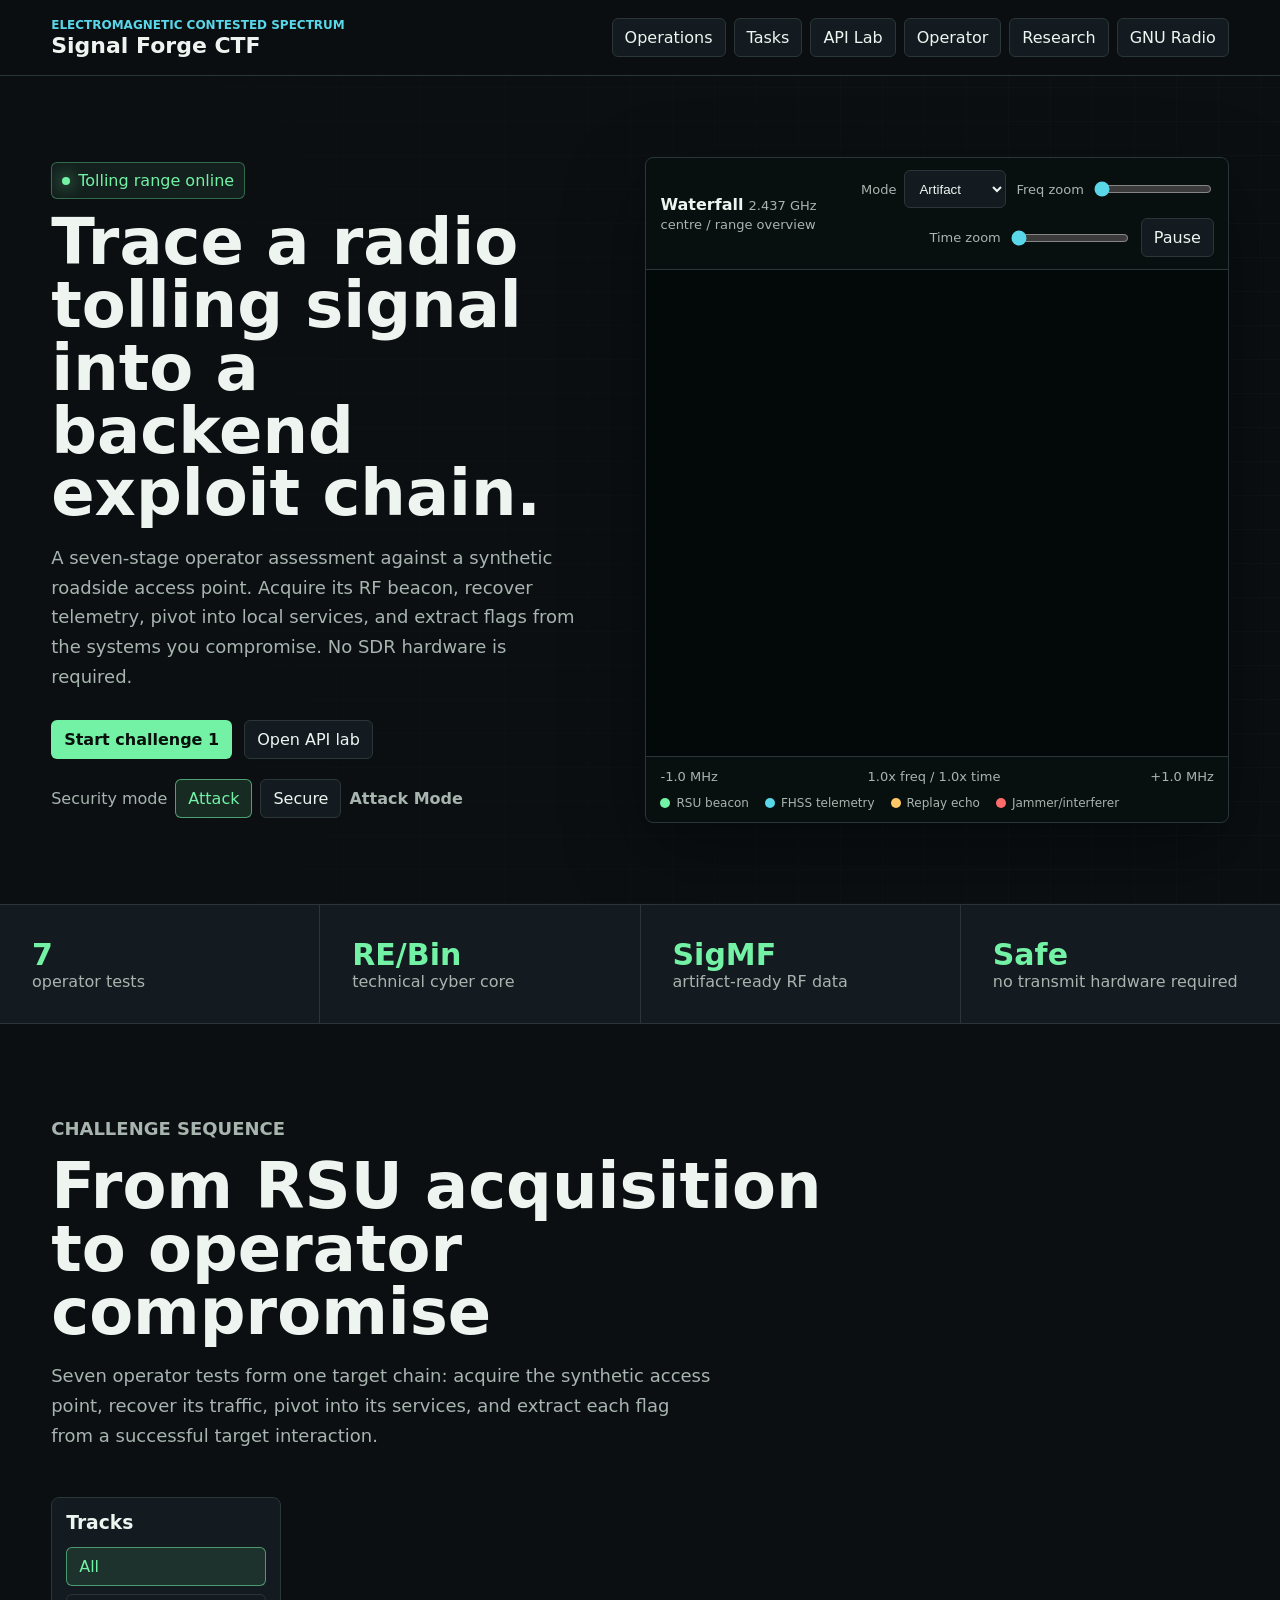
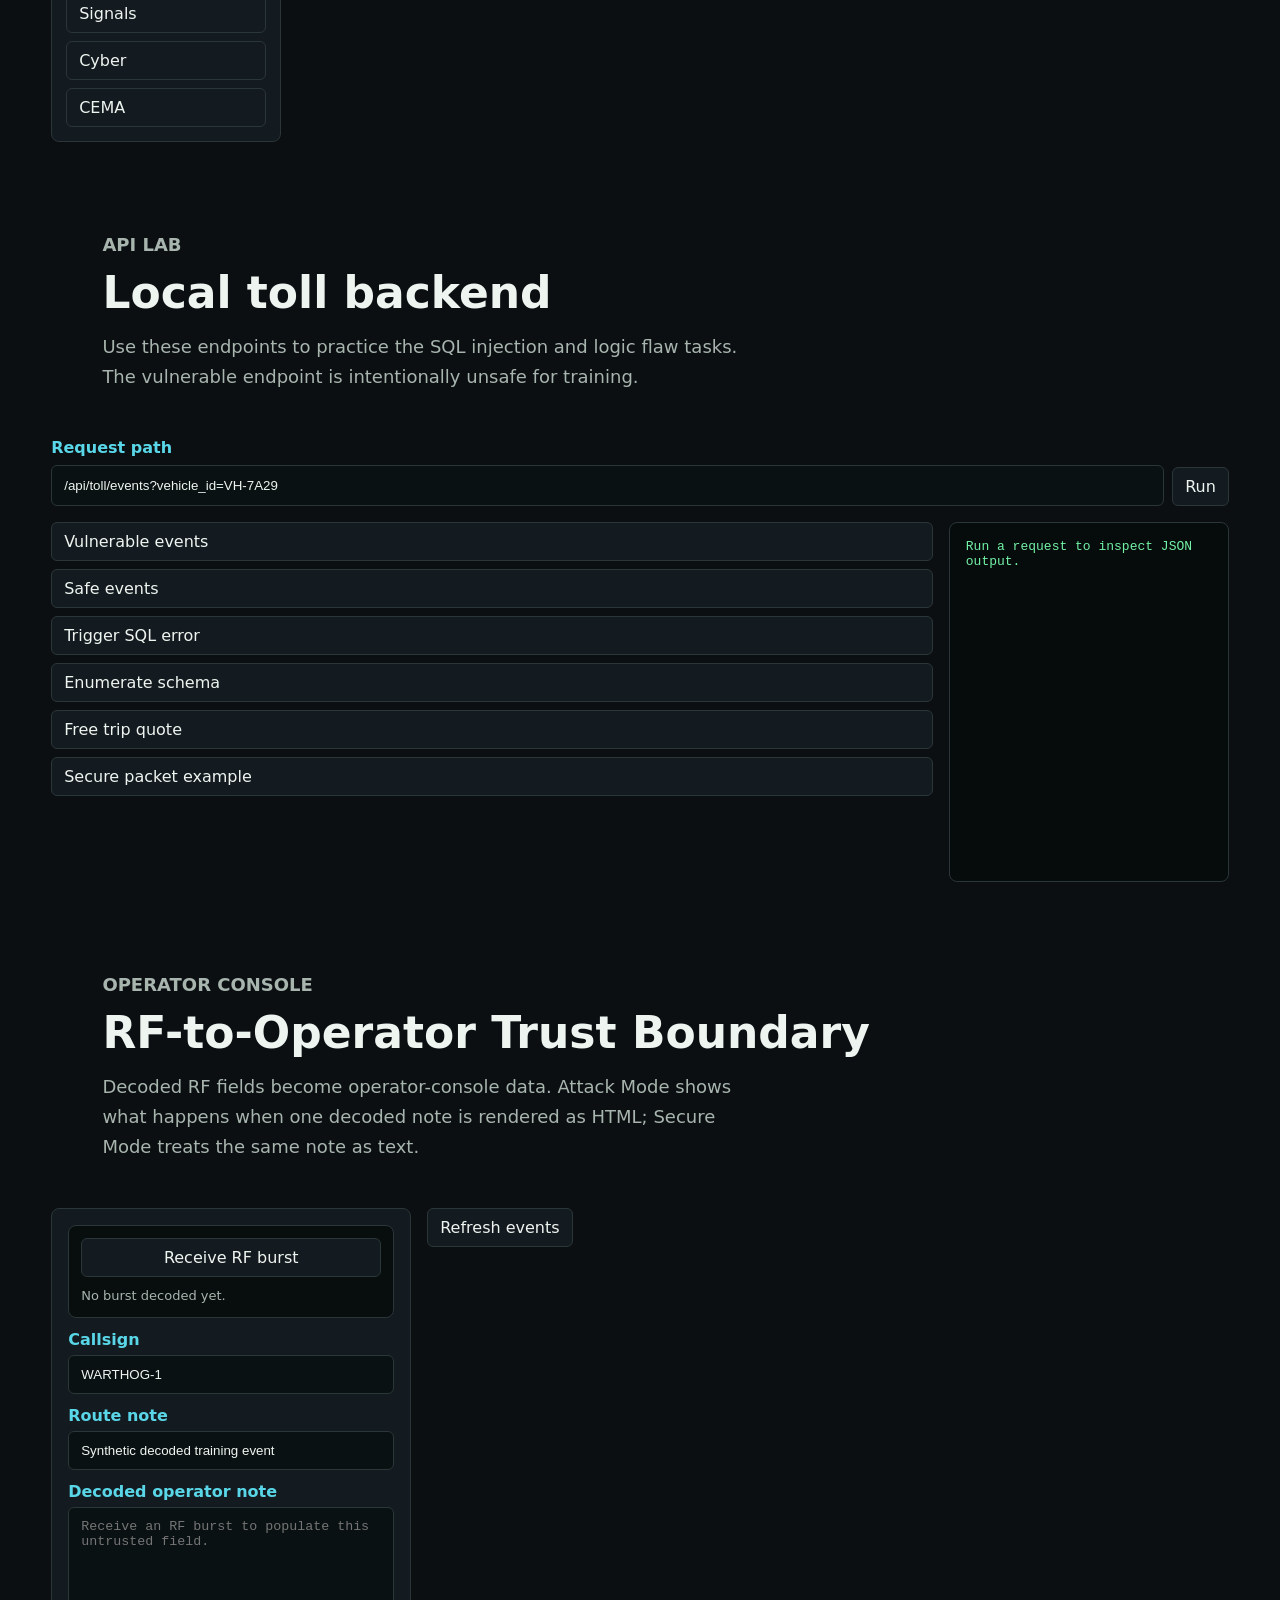
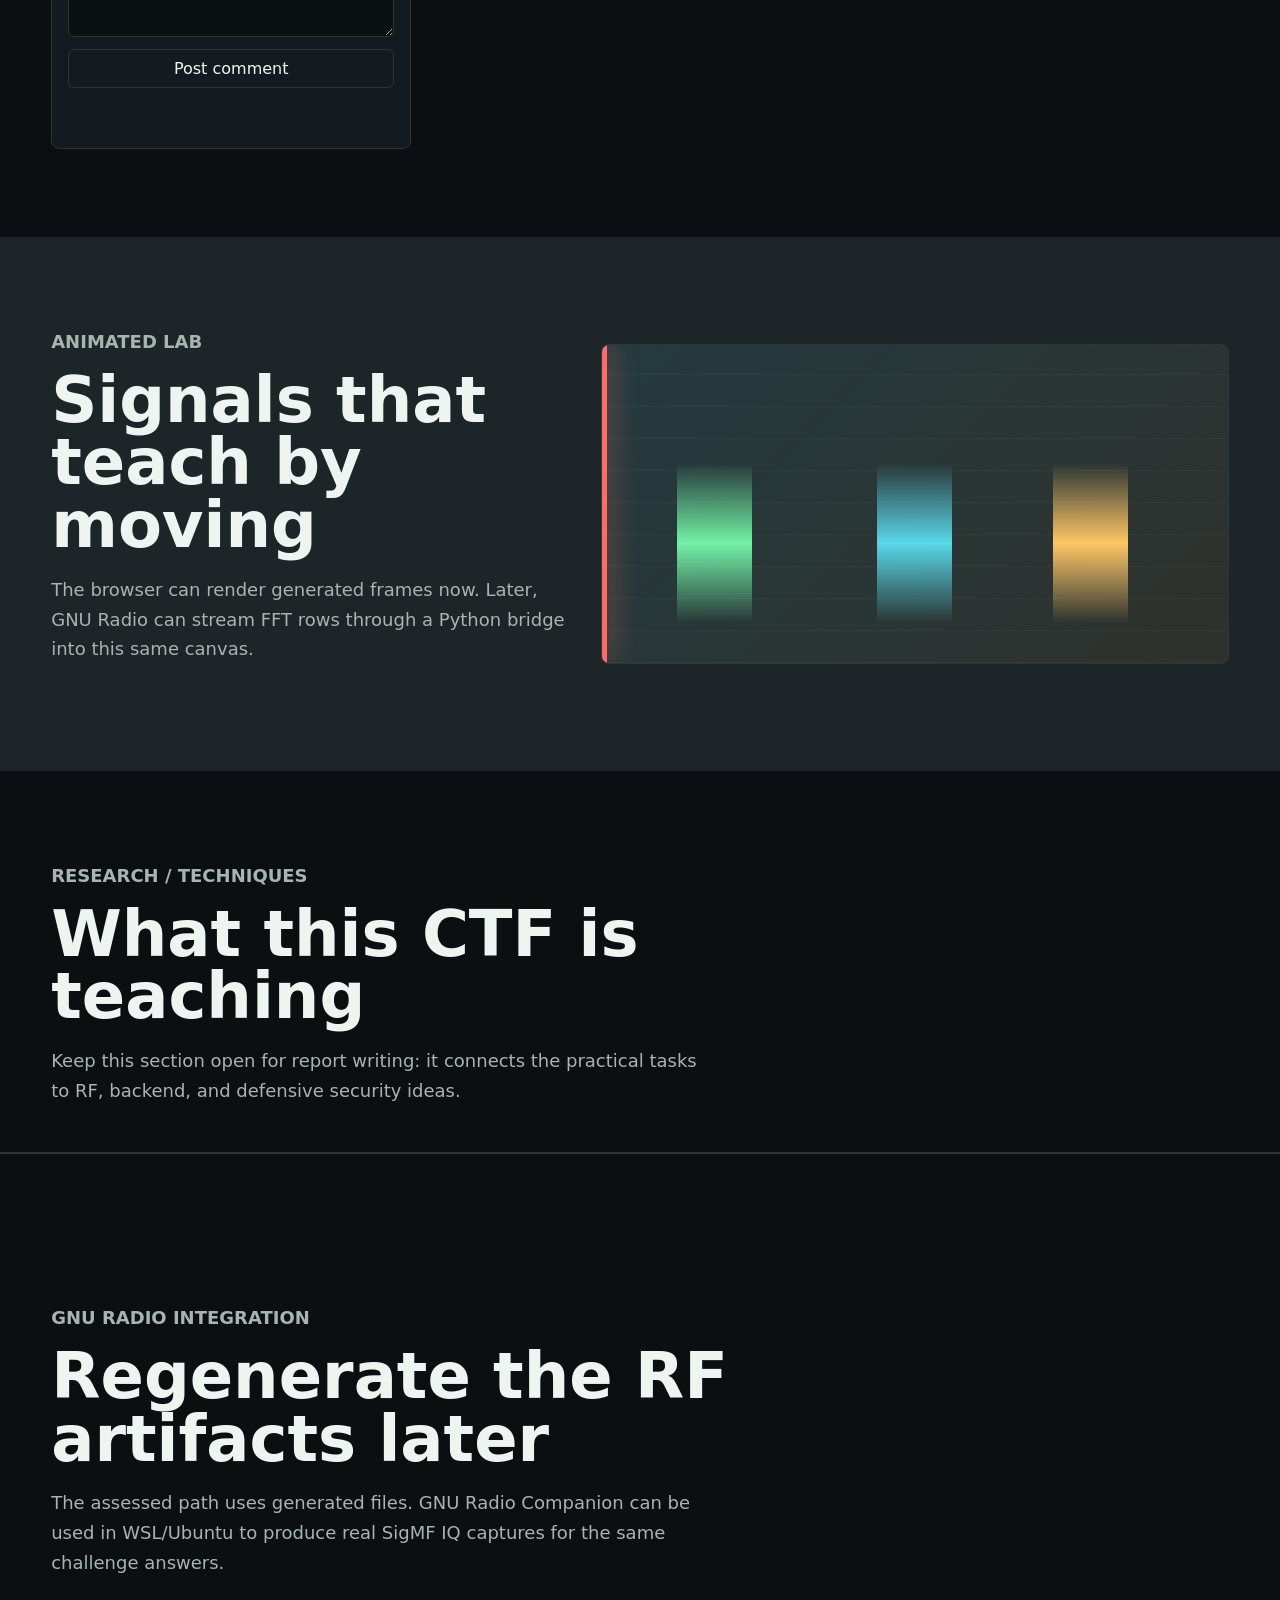
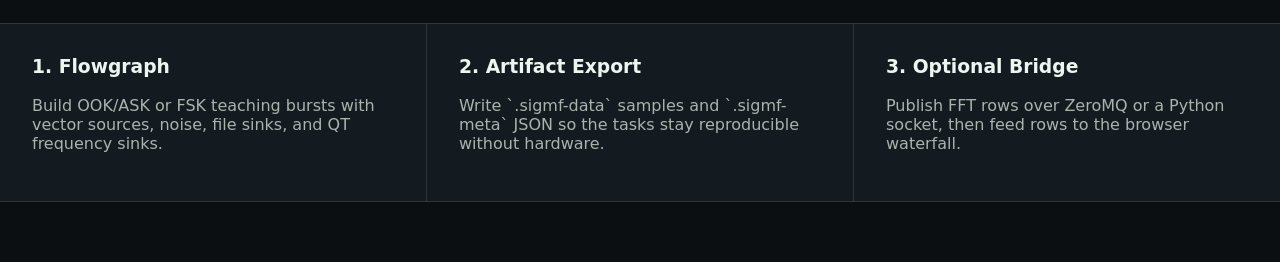
==== commit 4eea6f92: "Improved tasks frontend controls and methods for site as well as tasks" ====
--- a/Project_SomethingAwesome/Project/index.html
+++ b/Project_SomethingAwesome/Project/index.html
@@ -28,13 +28,13 @@
           <p class="status-pill"><span></span> Tolling range online</p>
           <h2>Trace a radio tolling signal into a backend exploit chain.</h2>
           <p>
-            A sim-first CTF for contested-spectrum principles, RF telemetry
-            analysis, reverse engineering, firmware trust, binary exploitation,
-            backend abuse, and defensive assurance. No SDR hardware is required,
-            but GNU Radio can regenerate the artifacts.
+            A seven-stage operator assessment against a synthetic roadside access
+            point. Acquire its RF beacon, recover telemetry, pivot into local
+            services, and extract flags from the systems you compromise. No SDR
+            hardware is required.
           </p>
           <div class="hero-actions">
-            <a class="primary-action" href="#tasks">Start challenge 1</a>
+            <a class="primary-action" href="/challenge/find-the-scheme">Start challenge 1</a>
             <a class="secondary-action" href="#api-lab">Open API lab</a>
           </div>
           <div class="mode-switch" aria-label="Security mode">
@@ -86,8 +86,8 @@
 
       <section class="mission-strip" aria-label="Range metrics">
         <div>
-          <strong>14</strong>
-          <span>guided challenges</span>
+          <strong>7</strong>
+          <span>operator tests</span>
         </div>
         <div>
           <strong>RE/Bin</strong>
@@ -105,11 +105,11 @@
 
       <section class="section-header" id="tasks">
         <p class="eyebrow">Challenge Sequence</p>
-        <h2>From waterfall to free toll trip</h2>
+        <h2>From RSU acquisition to operator compromise</h2>
         <p>
-          The challenges are ordered as a single story: passive RF observation,
-          scheme identification, packet decoding, vulnerable backend recon,
-          logic abuse, and final defensive design.
+          Seven operator tests form one target chain: acquire the synthetic access
+          point, recover its traffic, pivot into its services, and extract each
+          flag from a successful target interaction.
         </p>
       </section>
 
@@ -119,18 +119,10 @@
           <button class="filter active" data-filter="all" type="button">All</button>
           <button class="filter" data-filter="signals" type="button">Signals</button>
           <button class="filter" data-filter="cyber" type="button">Cyber</button>
-          <button class="filter" data-filter="defence" type="button">Defence</button>
+          <button class="filter" data-filter="cema" type="button">CEMA</button>
         </aside>
 
         <div class="task-grid" id="task-grid"></div>
-      </section>
-
-      <section class="challenge-workspace">
-        <div class="section-header compact">
-          <p class="eyebrow">Selected Task</p>
-          <h2>Work the current challenge</h2>
-        </div>
-        <article class="challenge-detail" id="challenge-detail"></article>
       </section>
 
       <section class="api-lab" id="api-lab">
@@ -186,7 +178,7 @@
             </label>
             <label>
               Decoded operator note
-              <textarea id="operator-comment">RF-origin operator_note field: schedule anomaly requires review. &lt;button onclick="document.querySelector('#operator-flag').textContent='CTF{CONSOLE_XSS_CHAIN}'"&gt;Render test&lt;/button&gt;</textarea>
+              <textarea id="operator-comment" placeholder="Receive an RF burst to populate this untrusted field."></textarea>
             </label>
             <button type="submit">Post comment</button>
             <p id="operator-flag" class="flag-result" aria-live="polite"></p>
--- a/Project_SomethingAwesome/Project/styles.css
+++ b/Project_SomethingAwesome/Project/styles.css
@@ -419,6 +419,24 @@
   cursor: pointer;
 }
 
+.task-card .task-open {
+  display: grid;
+  place-items: center;
+  margin-top: auto;
+  min-height: 40px;
+  border: 1px solid rgba(115, 242, 166, 0.4);
+  border-radius: 6px;
+  background: rgba(115, 242, 166, 0.1);
+  color: var(--green);
+  font-weight: 700;
+}
+
+.task-card .task-open:hover,
+.task-card .task-open:focus-visible {
+  border-color: var(--green);
+  background: rgba(115, 242, 166, 0.16);
+}
+
 .challenge-workspace,
 .api-lab,
 .operator-console {
@@ -1025,3 +1043,1020 @@
     display: block;
   }
 }
+
+/* Dedicated challenge workspace */
+.challenge-page {
+  background:
+    radial-gradient(circle at 70% -10%, rgba(89, 215, 232, 0.09), transparent 34rem),
+    var(--bg);
+}
+
+.challenge-topbar {
+  position: sticky;
+  top: 0;
+  z-index: 20;
+  display: grid;
+  grid-template-columns: minmax(180px, 1fr) auto minmax(280px, 1fr);
+  align-items: center;
+  gap: 18px;
+  min-height: 64px;
+  padding: 10px clamp(18px, 3vw, 44px);
+  border-bottom: 1px solid var(--line);
+  background: rgba(11, 15, 18, 0.93);
+  backdrop-filter: blur(16px);
+}
+
+.back-link {
+  color: var(--cyan);
+  font-weight: 700;
+}
+
+.challenge-progress {
+  color: var(--muted);
+  font: 700 13px ui-monospace, SFMono-Regular, Consolas, monospace;
+  letter-spacing: 0.12em;
+}
+
+.mode-switch.compact {
+  justify-content: flex-end;
+  margin: 0;
+}
+
+.challenge-shell {
+  width: min(1600px, 100%);
+  margin: 0 auto;
+  padding: clamp(28px, 5vw, 68px) clamp(18px, 3vw, 44px) 70px;
+}
+
+.challenge-brief {
+  max-width: 1100px;
+  margin-bottom: 34px;
+}
+
+.challenge-heading,
+.panel-title-row,
+.spectrum-heading {
+  display: flex;
+  align-items: flex-start;
+  justify-content: space-between;
+  gap: 20px;
+}
+
+.challenge-heading h1 {
+  margin: 10px 0 0;
+  max-width: 900px;
+  font-size: clamp(38px, 6vw, 78px);
+  line-height: 0.98;
+}
+
+.challenge-score {
+  display: grid;
+  min-width: 105px;
+  padding: 13px;
+  border: 1px solid rgba(115, 242, 166, 0.38);
+  border-radius: 8px;
+  background: rgba(115, 242, 166, 0.07);
+  text-align: right;
+}
+
+.challenge-score strong { color: var(--green); font-size: 20px; }
+.challenge-score span { color: var(--muted); margin-top: 3px; }
+
+.challenge-scenario {
+  max-width: 920px;
+  color: var(--muted);
+  font-size: 18px;
+  line-height: 1.65;
+}
+
+.objective-card {
+  max-width: 920px;
+  margin: 22px 0;
+  padding: 16px 18px;
+  border-left: 3px solid var(--green);
+  background: linear-gradient(90deg, rgba(115, 242, 166, 0.1), transparent);
+}
+
+.objective-card span {
+  color: var(--green);
+  font-size: 12px;
+  font-weight: 800;
+  text-transform: uppercase;
+}
+
+.objective-card p { margin: 7px 0 0; line-height: 1.55; }
+
+.analysis-layout {
+  display: grid;
+  grid-template-columns: minmax(0, 1fr) minmax(280px, 360px);
+  gap: 18px;
+  align-items: start;
+}
+
+.analyser-panel,
+.mission-panel,
+.challenge-resources article,
+.artifact-inspector,
+.submission-panel {
+  border: 1px solid var(--line);
+  border-radius: 10px;
+  background: rgba(20, 27, 32, 0.94);
+  padding: clamp(16px, 2vw, 24px);
+}
+
+.panel-title-row h2,
+.mission-panel h2,
+.challenge-resources h2,
+.artifact-inspector h2,
+.submission-panel h2 {
+  margin: 7px 0 0;
+}
+
+.capture-status {
+  border: 1px solid var(--line);
+  border-radius: 999px;
+  padding: 6px 9px;
+  color: var(--muted);
+  font-size: 12px;
+  white-space: nowrap;
+}
+
+.analyser-controls {
+  display: grid;
+  grid-template-columns: repeat(5, minmax(115px, 1fr));
+  gap: 10px;
+  margin: 20px 0 12px;
+}
+
+.frontend-mode {
+  display: flex;
+  align-items: center;
+  justify-content: space-between;
+  gap: 16px;
+  margin-top: 18px;
+  padding: 10px 12px;
+  border: 1px solid var(--line);
+  border-radius: 8px;
+  background: #080d0e;
+}
+
+.frontend-mode > div {
+  display: flex;
+  align-items: center;
+  gap: 8px;
+}
+
+.frontend-mode span {
+  color: var(--muted);
+  font: 12px ui-monospace, Consolas, monospace;
+}
+
+.frontend-mode span.locked { color: var(--green); }
+
+.frontend-mode button,
+.receiver-actions button {
+  min-height: 36px;
+  border: 1px solid var(--line);
+  border-radius: 6px;
+  background: var(--panel);
+  color: var(--text);
+  padding: 7px 11px;
+  cursor: pointer;
+}
+
+.frontend-mode button.active {
+  border-color: rgba(89, 215, 232, .65);
+  background: rgba(89, 215, 232, .1);
+  color: var(--cyan);
+}
+
+.receiver-advanced {
+  display: grid;
+  grid-template-columns: repeat(4, minmax(120px, 1fr));
+  gap: 10px;
+  margin: -3px 0 12px;
+  padding: 12px;
+  border: 1px solid var(--line);
+  border-radius: 8px;
+  background: rgba(89, 215, 232, .035);
+}
+
+.receiver-advanced[hidden] { display: none; }
+
+.receiver-advanced label {
+  display: grid;
+  gap: 5px;
+  color: var(--muted);
+  font-size: 12px;
+  font-weight: 700;
+}
+
+.receiver-advanced input,
+.receiver-advanced select {
+  width: 100%;
+  height: 38px;
+  border: 1px solid var(--line);
+  border-radius: 6px;
+  background: #080d0e;
+  color: var(--text);
+  padding: 7px 42px 7px 9px;
+}
+
+.receiver-actions {
+  display: flex;
+  gap: 8px;
+  flex-wrap: wrap;
+  margin: 0 0 12px;
+}
+
+.receiver-actions .primary-receiver-action {
+  border-color: rgba(115, 242, 166, .6);
+  background: rgba(115, 242, 166, .13);
+  color: var(--green);
+  font-weight: 800;
+}
+
+.tx-frontend {
+  margin: 0 0 12px;
+  border: 1px solid rgba(255, 74, 210, .32);
+  border-radius: 8px;
+  background: rgba(255, 74, 210, .035);
+}
+
+.tx-frontend > header {
+  display: flex;
+  justify-content: space-between;
+  gap: 12px;
+  padding: 9px 11px;
+  border-bottom: 1px solid rgba(255, 74, 210, .2);
+}
+
+.tx-frontend header div { display: flex; align-items: center; gap: 9px; }
+.tx-frontend header strong { color: #ff75dd; }
+.tx-frontend header span,
+.tx-frontend header small { color: var(--muted); font: 11px ui-monospace, Consolas, monospace; }
+
+.tx-controls {
+  display: grid;
+  grid-template-columns: repeat(5, minmax(110px, 1fr));
+  gap: 9px;
+  padding: 11px;
+}
+
+.tx-controls label {
+  display: grid;
+  gap: 5px;
+  color: var(--muted);
+  font-size: 12px;
+  font-weight: 700;
+}
+
+.tx-controls input,
+.tx-controls select {
+  width: 100%;
+  height: 38px;
+  border: 1px solid var(--line);
+  border-radius: 6px;
+  background: #080d0e;
+  color: var(--text);
+  padding: 7px 42px 7px 9px;
+}
+
+.tx-controls select { padding-right: 8px; }
+
+.tx-actions {
+  display: flex;
+  justify-content: flex-end;
+  gap: 8px;
+  padding: 0 11px 11px;
+}
+
+.tx-actions button {
+  min-height: 36px;
+  border: 1px solid rgba(255, 74, 210, .4);
+  border-radius: 6px;
+  background: rgba(255, 74, 210, .08);
+  color: #ff8de4;
+  padding: 7px 11px;
+  cursor: pointer;
+}
+
+#tx-transmit { background: #ff4ad2; color: #170211; font-weight: 800; }
+
+.analyser-controls label {
+  display: grid;
+  gap: 5px;
+  color: var(--muted);
+  font-size: 12px;
+  font-weight: 700;
+}
+
+.unit-input { position: relative; display: block; }
+
+.analyser-controls input,
+.analyser-controls select {
+  width: 100%;
+  height: 40px;
+  border: 1px solid var(--line);
+  border-radius: 6px;
+  background: #080d0e;
+  color: var(--text);
+  padding: 8px 44px 8px 10px;
+}
+
+.analyser-controls select { padding-right: 8px; }
+
+.unit-input i {
+  position: absolute;
+  top: 50%;
+  right: 9px;
+  transform: translateY(-50%);
+  color: var(--cyan);
+  font-size: 11px;
+  font-style: normal;
+}
+
+.analysis-actions {
+  display: flex;
+  align-items: center;
+  gap: 9px;
+  flex-wrap: wrap;
+  margin-bottom: 12px;
+}
+
+.analysis-actions button,
+.resource-list button,
+#artifact-close,
+.challenge-pagination a {
+  min-height: 38px;
+  border: 1px solid var(--line);
+  border-radius: 6px;
+  background: #0a1112;
+  color: var(--text);
+  padding: 8px 12px;
+  cursor: pointer;
+}
+
+.analysis-actions button:hover,
+.resource-list button:hover,
+#artifact-close:hover { border-color: var(--cyan); }
+
+.scrubber-label {
+  display: flex;
+  align-items: center;
+  flex: 1;
+  min-width: 220px;
+  gap: 8px;
+  color: var(--muted);
+  font-size: 12px;
+}
+
+.rate-control {
+  display: flex;
+  align-items: center;
+  gap: 7px;
+  color: var(--muted);
+  font-size: 12px;
+}
+
+.rate-control select {
+  height: 38px;
+  border: 1px solid var(--line);
+  border-radius: 6px;
+  background: #080d0e;
+  color: var(--text);
+  padding: 6px 8px;
+}
+
+.scrubber-label input { width: 100%; accent-color: var(--green); }
+.analysis-actions output { color: var(--green); font: 12px ui-monospace, Consolas, monospace; }
+
+.sdr-display {
+  overflow: hidden;
+  border: 1px solid var(--line);
+  border-radius: 8px;
+  background: #020405;
+}
+
+.plot-frame {
+  overflow: hidden;
+  border-top: 1px solid var(--line);
+  background: #020405;
+}
+
+#analysis-waterfall,
+#spectrum-trace {
+  display: block;
+  width: 100%;
+  background: #020405;
+}
+
+#analysis-waterfall { height: clamp(360px, 42vw, 560px); cursor: crosshair; }
+#spectrum-trace { height: clamp(150px, 17vw, 210px); }
+
+.analysis-axis {
+  position: relative;
+  display: grid;
+  grid-template-columns: repeat(7, 1fr);
+  min-height: 43px;
+  padding: 0 10px 8px;
+  border-top: 1px solid rgba(255,255,255,.16);
+  background: #020607;
+  color: var(--muted);
+  font: 11px ui-monospace, SFMono-Regular, Consolas, monospace;
+}
+
+.frequency-tick {
+  position: relative;
+  display: grid;
+  justify-items: center;
+  min-width: 0;
+}
+
+.frequency-tick:first-child { justify-items: start; }
+.frequency-tick:last-child { justify-items: end; }
+
+.frequency-tick i {
+  display: block;
+  width: 1px;
+  height: 10px;
+  margin-bottom: 5px;
+  background: var(--muted);
+}
+
+.frequency-tick b {
+  color: var(--muted);
+  font-weight: 500;
+  white-space: nowrap;
+}
+
+.measurement-bar {
+  min-height: 36px;
+  margin: 8px 0 16px;
+  padding: 9px 11px;
+  border-left: 3px solid var(--green);
+  background: rgba(115, 242, 166, 0.07);
+  color: var(--green);
+  font: 12px ui-monospace, SFMono-Regular, Consolas, monospace;
+}
+
+.spectrum-panel { margin: 0; }
+.spectrum-heading { align-items: center; padding: 10px 12px; border-bottom: 1px solid var(--line); }
+.spectrum-heading span { color: var(--cyan); font: 12px ui-monospace, Consolas, monospace; }
+.spectrum-readouts { display: flex; justify-content: flex-end; gap: 6px; flex-wrap: wrap; }
+.spectrum-readouts span {
+  padding: 4px 7px;
+  border: 1px solid rgba(89, 215, 232, .2);
+  border-radius: 4px;
+  background: rgba(89, 215, 232, .045);
+  white-space: nowrap;
+}
+.spectrum-readouts #peak-readout { border-color: rgba(115, 242, 166, .3); color: var(--green); }
+
+.rf-terminal {
+  margin-top: 18px;
+  overflow: hidden;
+  border: 1px solid #2f4f43;
+  border-radius: 8px;
+  background: #020706;
+  box-shadow: inset 0 0 34px rgba(115, 242, 166, .025);
+}
+
+.weather-radio {
+  margin-top: 18px;
+  overflow: hidden;
+  border: 1px solid rgba(89, 215, 232, .35);
+  border-radius: 10px;
+  background:
+    linear-gradient(135deg, rgba(89, 215, 232, .07), transparent 52%),
+    #050a0c;
+  box-shadow: inset 0 0 50px rgba(89, 215, 232, .025);
+}
+
+.weather-radio[hidden] { display: none; }
+
+.weather-radio > header {
+  display: flex;
+  align-items: center;
+  justify-content: space-between;
+  gap: 18px;
+  padding: 16px 18px;
+  border-bottom: 1px solid var(--line);
+}
+
+.weather-radio h2 { margin: 6px 0 0; }
+
+.radio-howto {
+  display: grid;
+  grid-template-columns: auto repeat(3, minmax(0, 1fr));
+  align-items: center;
+  gap: 10px;
+  padding: 12px 18px;
+  border-bottom: 1px solid var(--line);
+  background: rgba(89, 215, 232, .045);
+  color: var(--muted);
+  font-size: 12px;
+}
+
+.radio-howto strong { color: var(--cyan); }
+.radio-howto span { display: flex; align-items: center; gap: 7px; line-height: 1.4; }
+.radio-howto b {
+  display: grid;
+  flex: 0 0 24px;
+  width: 24px;
+  height: 24px;
+  place-items: center;
+  border: 1px solid rgba(115, 242, 166, .45);
+  border-radius: 50%;
+  color: var(--green);
+}
+
+.radio-live {
+  color: var(--muted);
+  font: 12px ui-monospace, Consolas, monospace;
+}
+
+.radio-live i {
+  display: inline-block;
+  width: 8px;
+  height: 8px;
+  margin-right: 6px;
+  border-radius: 50%;
+  background: var(--amber);
+  box-shadow: 0 0 8px var(--amber);
+}
+
+.radio-live.transmitting { color: var(--green); }
+.radio-live.transmitting i { background: var(--green); box-shadow: 0 0 12px var(--green); }
+
+.radio-frequency {
+  display: flex;
+  align-items: baseline;
+  justify-content: center;
+  gap: 10px;
+  padding: 24px 16px 12px;
+  font-family: ui-monospace, SFMono-Regular, Consolas, monospace;
+}
+
+.radio-frequency span { margin-right: 16px; color: var(--cyan); font-size: 11px; }
+.radio-frequency strong { color: var(--green); font-size: clamp(34px, 6vw, 62px); letter-spacing: .04em; text-shadow: 0 0 22px rgba(115, 242, 166, .25); }
+.radio-frequency small { color: var(--muted); }
+
+.radio-scope {
+  display: flex;
+  align-items: center;
+  justify-content: center;
+  gap: 5px;
+  height: 66px;
+  margin: 0 18px 14px;
+  border: 1px solid rgba(115, 242, 166, .18);
+  border-radius: 6px;
+  background: repeating-linear-gradient(90deg, rgba(115, 242, 166, .04) 0 1px, transparent 1px 28px);
+}
+
+.radio-scope i {
+  width: min(4vw, 34px);
+  height: 4px;
+  border-radius: 4px;
+  background: var(--green);
+  opacity: .28;
+}
+
+.radio-scope.active i { animation: radio-meter .48s ease-in-out infinite alternate; opacity: .85; }
+.radio-scope.active i:nth-child(2n) { animation-delay: -.18s; }
+.radio-scope.active i:nth-child(3n) { animation-delay: -.34s; }
+
+@keyframes radio-meter {
+  from { height: 5px; opacity: .4; }
+  to { height: var(--meter-height, 46px); opacity: 1; }
+}
+
+.radio-scope i:nth-child(3n) { --meter-height: 28px; }
+.radio-scope i:nth-child(4n) { --meter-height: 54px; }
+.radio-scope i:nth-child(5n) { --meter-height: 38px; }
+
+.radio-controls {
+  display: flex;
+  align-items: center;
+  gap: 9px;
+  flex-wrap: wrap;
+  padding: 0 18px 16px;
+}
+
+.radio-controls button,
+.weather-report button {
+  min-height: 38px;
+  border: 1px solid var(--line);
+  border-radius: 6px;
+  background: var(--panel);
+  color: var(--text);
+  padding: 8px 12px;
+  cursor: pointer;
+}
+
+.radio-controls button:first-child { border-color: rgba(89, 215, 232, .6); color: var(--cyan); }
+.radio-controls .radio-listen-button {
+  border-color: rgba(115, 242, 166, .7);
+  background: rgba(115, 242, 166, .14);
+  color: var(--green);
+  font-weight: 800;
+}
+.radio-controls button:disabled,
+.weather-report button:disabled { cursor: not-allowed; opacity: .42; }
+.radio-controls label { display: flex; align-items: center; gap: 8px; margin-left: auto; color: var(--muted); font-size: 12px; }
+.radio-controls input { accent-color: var(--cyan); }
+
+.radio-transcript {
+  display: grid;
+  gap: 8px;
+  margin: 0 18px 16px;
+  padding: 14px;
+  border: 1px solid var(--line);
+  border-radius: 7px;
+  background: #020607;
+  list-style: none;
+}
+
+.radio-transcript[hidden] { display: none; }
+.radio-transcript li { display: grid; grid-template-columns: minmax(130px, .25fr) 1fr; gap: 12px; color: var(--muted); font: 12px/1.55 ui-monospace, Consolas, monospace; }
+.radio-transcript strong { color: var(--cyan); }
+.radio-transcript .aircraft strong { color: var(--green); }
+
+.weather-report {
+  display: grid;
+  grid-template-columns: auto minmax(190px, 1fr) auto;
+  align-items: center;
+  gap: 10px;
+  padding: 14px 18px;
+  border-top: 1px solid var(--line);
+  background: rgba(0, 0, 0, .18);
+}
+
+.weather-report label { color: var(--muted); font-size: 12px; font-weight: 700; }
+.weather-report select { height: 40px; border: 1px solid var(--line); border-radius: 6px; background: #080d0e; color: var(--text); padding: 7px 9px; }
+.weather-report textarea {
+  width: 100%;
+  min-height: 92px;
+  resize: vertical;
+  border: 1px solid var(--line);
+  border-radius: 6px;
+  background: #080d0e;
+  color: var(--text);
+  padding: 10px;
+  font: 13px/1.5 ui-monospace, SFMono-Regular, Consolas, monospace;
+}
+.weather-report button { border-color: rgba(115, 242, 166, .55); color: var(--green); }
+.weather-report output { grid-column: 2 / -1; color: var(--muted); font-size: 12px; }
+.weather-report output.success { color: var(--green); }
+
+.protocol-pattern {
+  display: grid;
+  gap: 6px;
+  margin: 0 18px 16px;
+  padding: 12px 14px;
+  border-left: 3px solid var(--amber);
+  background: rgba(255, 199, 102, .06);
+}
+
+.protocol-pattern span { color: var(--amber); font-size: 11px; font-weight: 800; text-transform: uppercase; }
+.protocol-pattern code { color: var(--text); font-size: 12px; overflow-wrap: anywhere; }
+
+.injection-report { grid-template-columns: minmax(170px, .38fr) minmax(280px, 1fr) auto; align-items: start; }
+
+.rf-terminal header {
+  display: flex;
+  align-items: center;
+  justify-content: space-between;
+  gap: 12px;
+  min-height: 42px;
+  padding: 8px 12px;
+  border-bottom: 1px solid #254137;
+  background: #07100d;
+}
+
+.rf-terminal header div {
+  display: flex;
+  align-items: center;
+  gap: 8px;
+}
+
+.rf-terminal header i {
+  width: 8px;
+  height: 8px;
+  border-radius: 50%;
+  background: var(--green);
+  box-shadow: 0 0 10px var(--green);
+}
+
+.rf-terminal header strong,
+.rf-terminal header span {
+  color: var(--green);
+  font: 700 12px ui-monospace, Consolas, monospace;
+}
+
+.rf-terminal header span { color: #84a897; font-weight: 500; }
+
+.rf-terminal header button {
+  min-height: 28px;
+  border: 1px solid #315746;
+  border-radius: 4px;
+  background: transparent;
+  color: var(--green);
+  padding: 4px 8px;
+  cursor: pointer;
+}
+
+#terminal-output {
+  display: block;
+  min-height: 190px;
+  max-height: 340px;
+  overflow: auto;
+  margin: 0;
+  padding: 14px;
+  color: #a9d8bd;
+  font: 12px/1.55 ui-monospace, SFMono-Regular, Consolas, monospace;
+  white-space: pre-wrap;
+}
+
+.terminal-line { display: block; }
+.terminal-line.command { margin-top: 6px; color: var(--cyan); }
+.terminal-line.system { color: var(--green); }
+.terminal-line.error { color: var(--red); }
+
+.rf-terminal form {
+  display: grid;
+  grid-template-columns: auto minmax(0, 1fr) auto;
+  align-items: center;
+  gap: 8px;
+  padding: 9px 10px;
+  border-top: 1px solid #254137;
+}
+
+.rf-terminal form label {
+  color: var(--green);
+  font: 12px ui-monospace, Consolas, monospace;
+}
+
+.rf-terminal form input {
+  min-width: 0;
+  height: 38px;
+  border: 0;
+  outline: 0;
+  background: transparent;
+  color: var(--text);
+  font: 13px ui-monospace, Consolas, monospace;
+}
+
+.rf-terminal form button {
+  min-height: 34px;
+  border: 1px solid #315746;
+  border-radius: 5px;
+  background: #0b1b14;
+  color: var(--green);
+  padding: 6px 12px;
+  cursor: pointer;
+}
+
+.mission-panel {
+  position: sticky;
+  top: 82px;
+  display: grid;
+  gap: 22px;
+}
+
+.mission-panel section + section { padding-top: 22px; border-top: 1px solid var(--line); }
+.mission-panel .step-list { margin-bottom: 0; }
+.mission-panel .signal-scheme { margin-bottom: 16px; }
+
+.capture-metadata {
+  display: grid;
+  grid-template-columns: auto minmax(0, 1fr);
+  gap: 7px 12px;
+  margin: 0;
+  font-size: 13px;
+}
+
+.capture-metadata dt { color: var(--cyan); font-weight: 700; }
+.capture-metadata dd { margin: 0; color: var(--muted); overflow-wrap: anywhere; }
+
+.challenge-resources {
+  display: grid;
+  grid-template-columns: repeat(2, minmax(0, 1fr));
+  gap: 18px;
+  margin-top: 18px;
+}
+
+.resource-list { display: grid; gap: 8px; margin-top: 18px; }
+
+.resource-list button {
+  display: flex;
+  align-items: center;
+  justify-content: space-between;
+  gap: 12px;
+  width: 100%;
+  text-align: left;
+}
+
+.resource-list button span { display: grid; gap: 3px; }
+.resource-list button small { color: var(--muted); }
+.resource-list button i { color: var(--green); font-style: normal; white-space: nowrap; }
+
+.artifact-inspector { margin-top: 18px; scroll-margin-top: 80px; }
+.artifact-inspector[hidden] { display: none; }
+.artifact-inspector pre {
+  max-height: 600px;
+  overflow: auto;
+  margin: 18px 0 0;
+  padding: 16px;
+  border: 1px solid var(--line);
+  border-radius: 8px;
+  background: #05090a;
+  color: var(--green);
+  white-space: pre-wrap;
+}
+
+.artifact-visual {
+  margin-top: 18px;
+  overflow: hidden;
+  border: 1px solid var(--line);
+  border-radius: 8px;
+  background: #05090a;
+}
+
+.artifact-loading {
+  padding: 36px;
+  color: var(--muted);
+  text-align: center;
+}
+
+.artifact-preview-heading {
+  display: flex;
+  align-items: center;
+  justify-content: space-between;
+  gap: 12px;
+  padding: 10px 12px;
+  border-bottom: 1px solid var(--line);
+}
+
+.artifact-preview-heading span {
+  color: var(--muted);
+  font: 12px ui-monospace, Consolas, monospace;
+}
+
+.artifact-signal-preview,
+.artifact-image {
+  display: block;
+  width: 100%;
+  max-height: 520px;
+  object-fit: contain;
+  background: #020405;
+}
+
+.artifact-data-grid {
+  display: grid;
+  grid-template-columns: repeat(auto-fit, minmax(240px, 1fr));
+  gap: 1px;
+  background: var(--line);
+}
+
+.artifact-data-grid div {
+  display: grid;
+  gap: 6px;
+  min-width: 0;
+  padding: 12px;
+  background: #080d0e;
+}
+
+.artifact-data-grid span {
+  color: var(--cyan);
+  font: 11px ui-monospace, Consolas, monospace;
+  overflow-wrap: anywhere;
+}
+
+.artifact-data-grid strong {
+  color: var(--text);
+  font-size: 13px;
+  overflow-wrap: anywhere;
+}
+
+.artifact-code-preview {
+  max-height: 520px;
+  overflow: auto;
+  padding: 8px 0;
+  font: 12px/1.55 ui-monospace, SFMono-Regular, Consolas, monospace;
+}
+
+.artifact-code-preview div {
+  display: grid;
+  grid-template-columns: 48px minmax(0, 1fr);
+  min-height: 20px;
+}
+
+.artifact-code-preview i {
+  padding-right: 10px;
+  color: #68736e;
+  font-style: normal;
+  text-align: right;
+  user-select: none;
+}
+
+.artifact-code-preview code {
+  padding-left: 12px;
+  border-left: 1px solid var(--line);
+  color: var(--green);
+  white-space: pre-wrap;
+  overflow-wrap: anywhere;
+}
+
+.binary-map {
+  display: grid;
+  grid-template-columns: repeat(32, 1fr);
+  gap: 2px;
+  padding: 14px;
+}
+
+.binary-map i {
+  aspect-ratio: 1;
+  min-width: 3px;
+  background: rgba(89, 215, 232, calc(.08 + var(--level) * .92));
+}
+
+.artifact-raw {
+  margin-top: 12px;
+  color: var(--muted);
+}
+
+.artifact-raw summary {
+  cursor: pointer;
+  color: var(--cyan);
+  font-weight: 700;
+}
+
+.artifact-raw pre { margin-top: 10px; }
+
+.submission-panel {
+  display: grid;
+  grid-template-columns: minmax(230px, .6fr) minmax(300px, 1fr);
+  gap: 18px;
+  align-items: end;
+  margin-top: 18px;
+}
+
+.submission-panel .flag-form { margin: 0; }
+.submission-panel .flag-result { grid-column: 2; margin: 0; }
+
+.challenge-pagination {
+  display: flex;
+  justify-content: space-between;
+  gap: 16px;
+  margin-top: 18px;
+}
+
+.challenge-pagination a { display: grid; place-items: center; max-width: 46%; color: var(--cyan); }
+
+@media (max-width: 1100px) {
+  .analysis-layout { grid-template-columns: 1fr; }
+  .mission-panel { position: static; grid-template-columns: repeat(2, minmax(0, 1fr)); }
+  .mission-panel section + section { padding: 0 0 0 22px; border-top: 0; border-left: 1px solid var(--line); }
+  .analyser-controls { grid-template-columns: repeat(3, minmax(120px, 1fr)); }
+  .receiver-advanced { grid-template-columns: repeat(3, minmax(120px, 1fr)); }
+  .tx-controls { grid-template-columns: repeat(3, minmax(120px, 1fr)); }
+}
+
+@media (max-width: 760px) {
+  .challenge-topbar { position: static; grid-template-columns: 1fr auto; }
+  .challenge-topbar .mode-switch { grid-column: 1 / -1; justify-content: flex-start; }
+  .challenge-heading { display: block; }
+  .challenge-score { width: fit-content; margin-top: 18px; text-align: left; }
+  .analyser-controls { grid-template-columns: repeat(2, minmax(0, 1fr)); }
+  .receiver-advanced { grid-template-columns: repeat(2, minmax(0, 1fr)); }
+  .tx-controls { grid-template-columns: repeat(2, minmax(0, 1fr)); }
+  .mission-panel,
+  .challenge-resources,
+  .submission-panel { grid-template-columns: 1fr; }
+  .mission-panel section + section { padding: 22px 0 0; border-left: 0; border-top: 1px solid var(--line); }
+  .submission-panel .flag-result { grid-column: auto; }
+  .analysis-axis { font-size: 9px; padding-inline: 5px; }
+  .frequency-tick:nth-child(even) b { display: none; }
+  .binary-map { grid-template-columns: repeat(16, 1fr); }
+  .weather-report { grid-template-columns: 1fr; }
+  .weather-report output { grid-column: auto; }
+  .radio-controls label { width: 100%; margin-left: 0; }
+  .radio-transcript li { grid-template-columns: 1fr; gap: 3px; }
+  .radio-howto { grid-template-columns: 1fr; }
+  .spectrum-heading { align-items: flex-start; }
+  .spectrum-readouts { justify-content: flex-start; }
+}
+
+@media (max-width: 480px) {
+  .analyser-controls { grid-template-columns: 1fr; }
+  .receiver-advanced { grid-template-columns: 1fr; }
+  .tx-controls { grid-template-columns: 1fr; }
+  .frontend-mode { align-items: flex-start; }
+  .frontend-mode > div:first-child { display: grid; }
+  #analysis-waterfall { height: 240px; }
+  .rf-terminal form { grid-template-columns: 1fr auto; }
+  .rf-terminal form label { grid-column: 1 / -1; }
+  .challenge-pagination { display: grid; }
+  .challenge-pagination a { max-width: none; }
+}
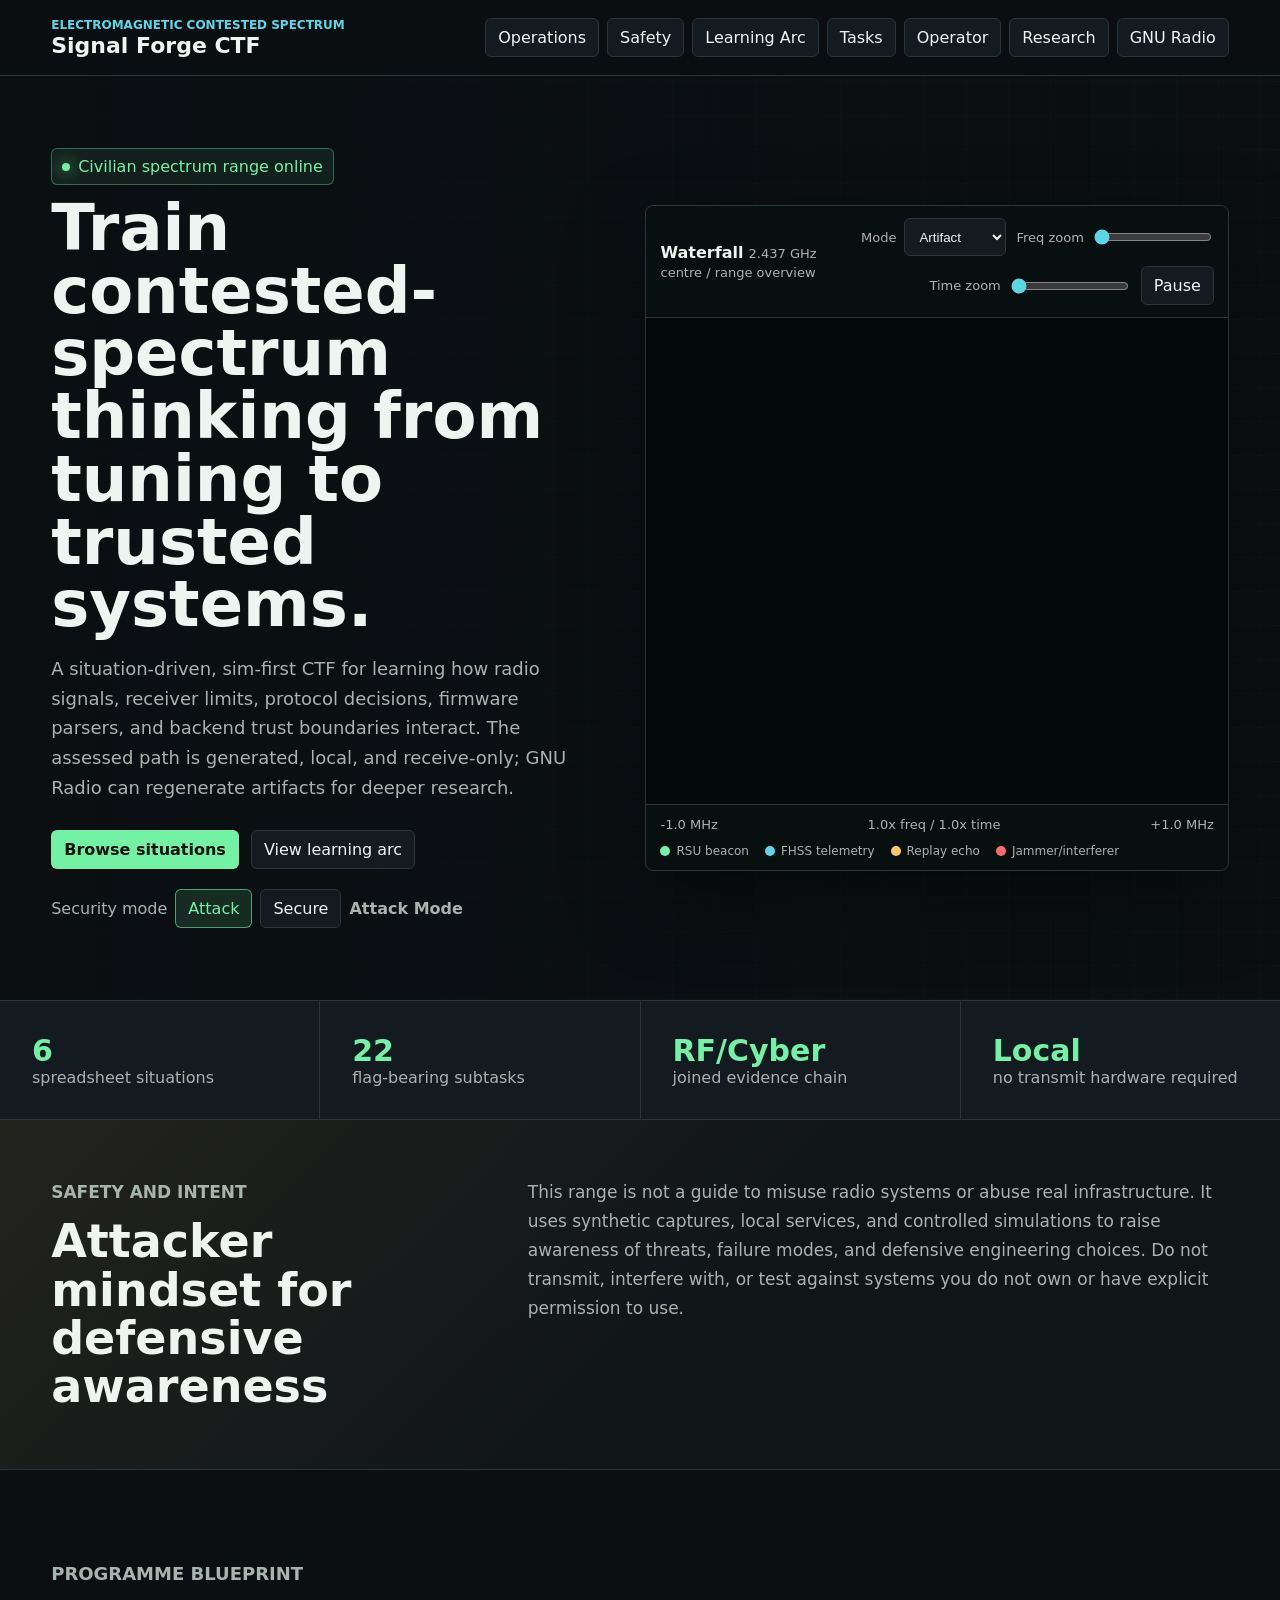
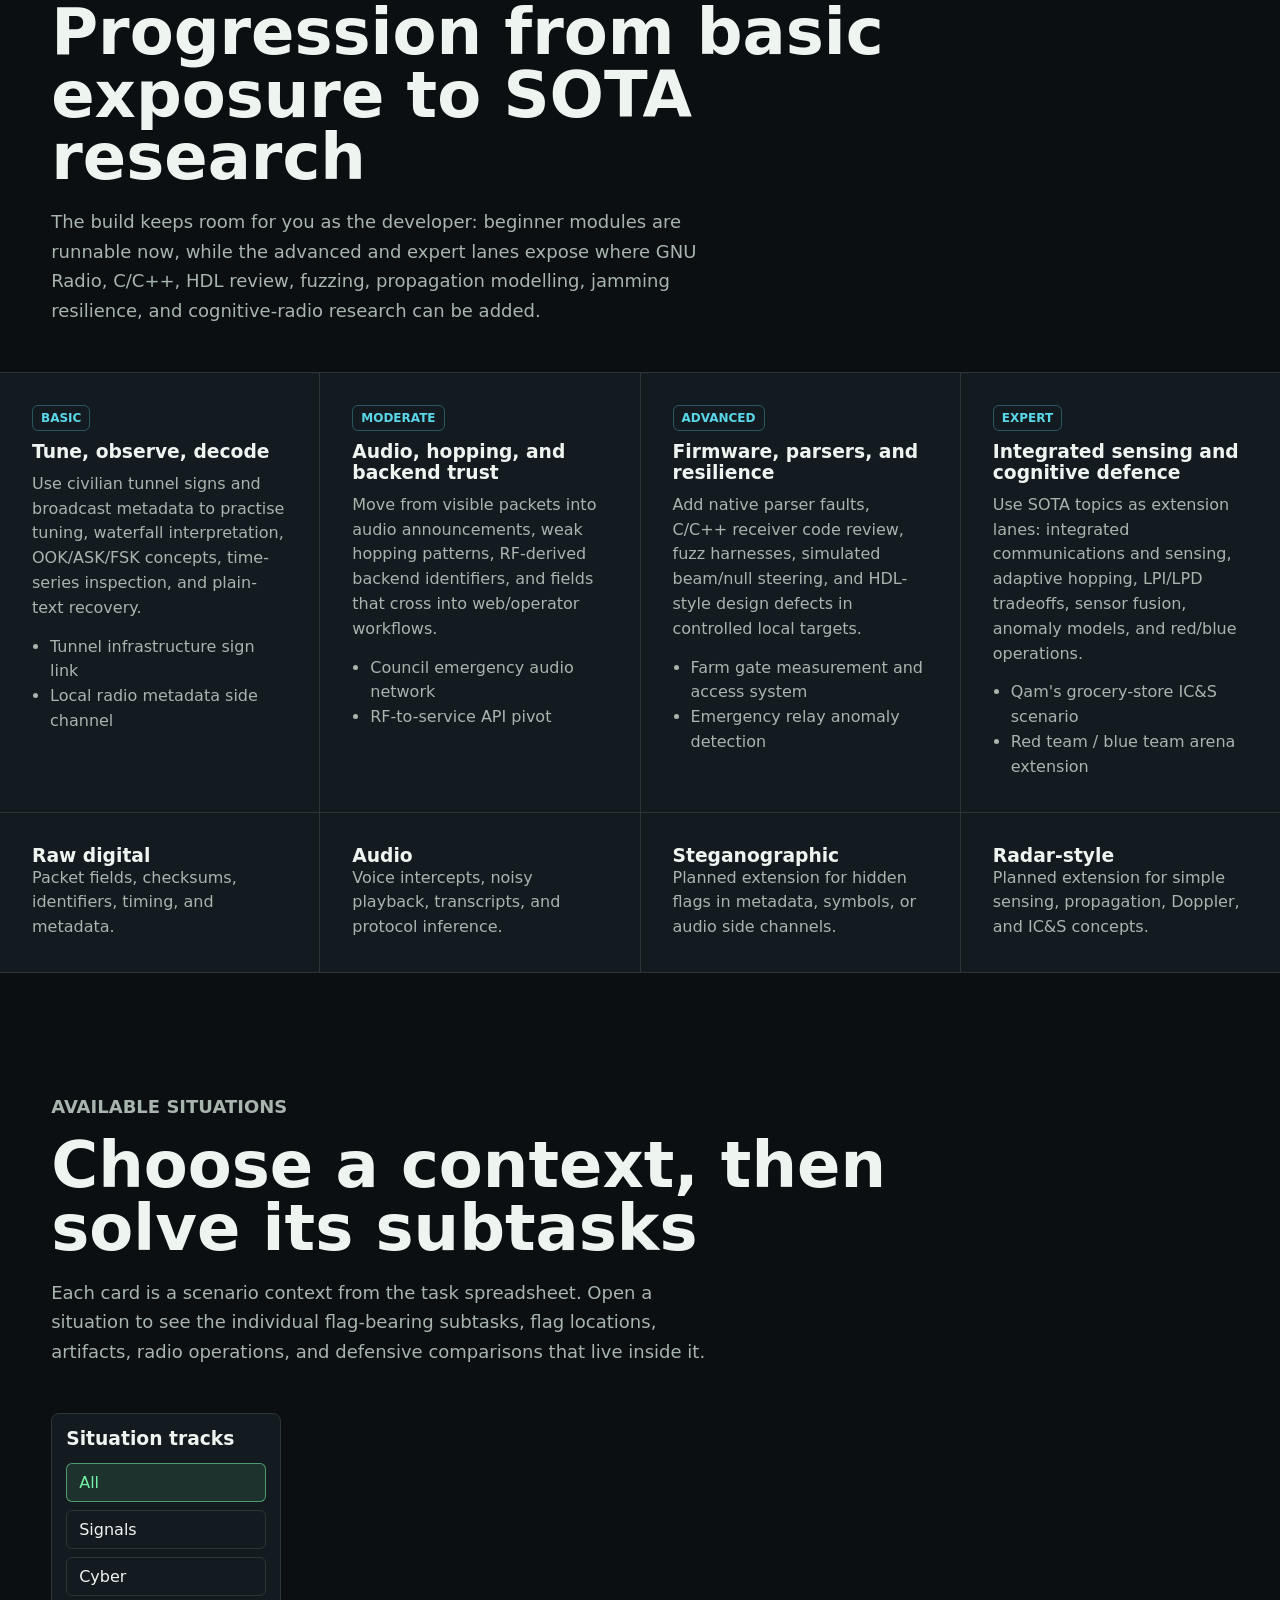
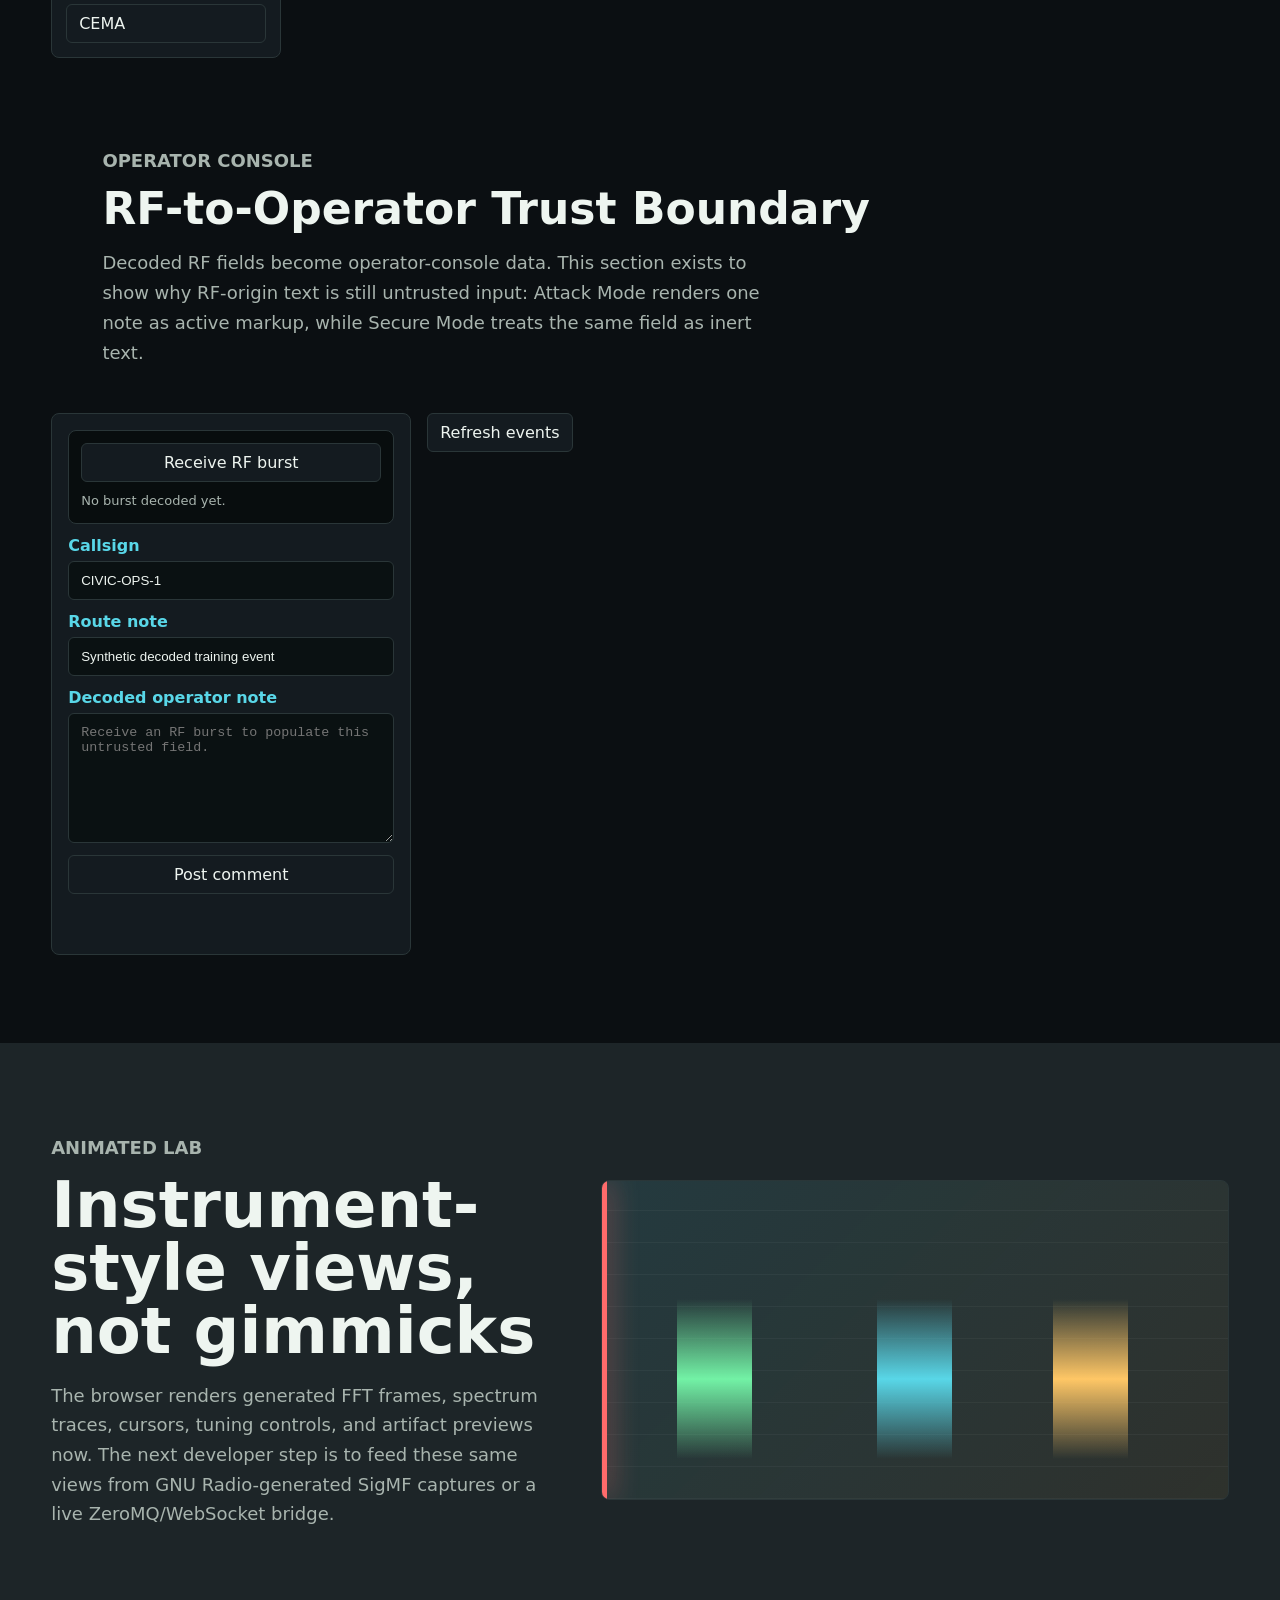
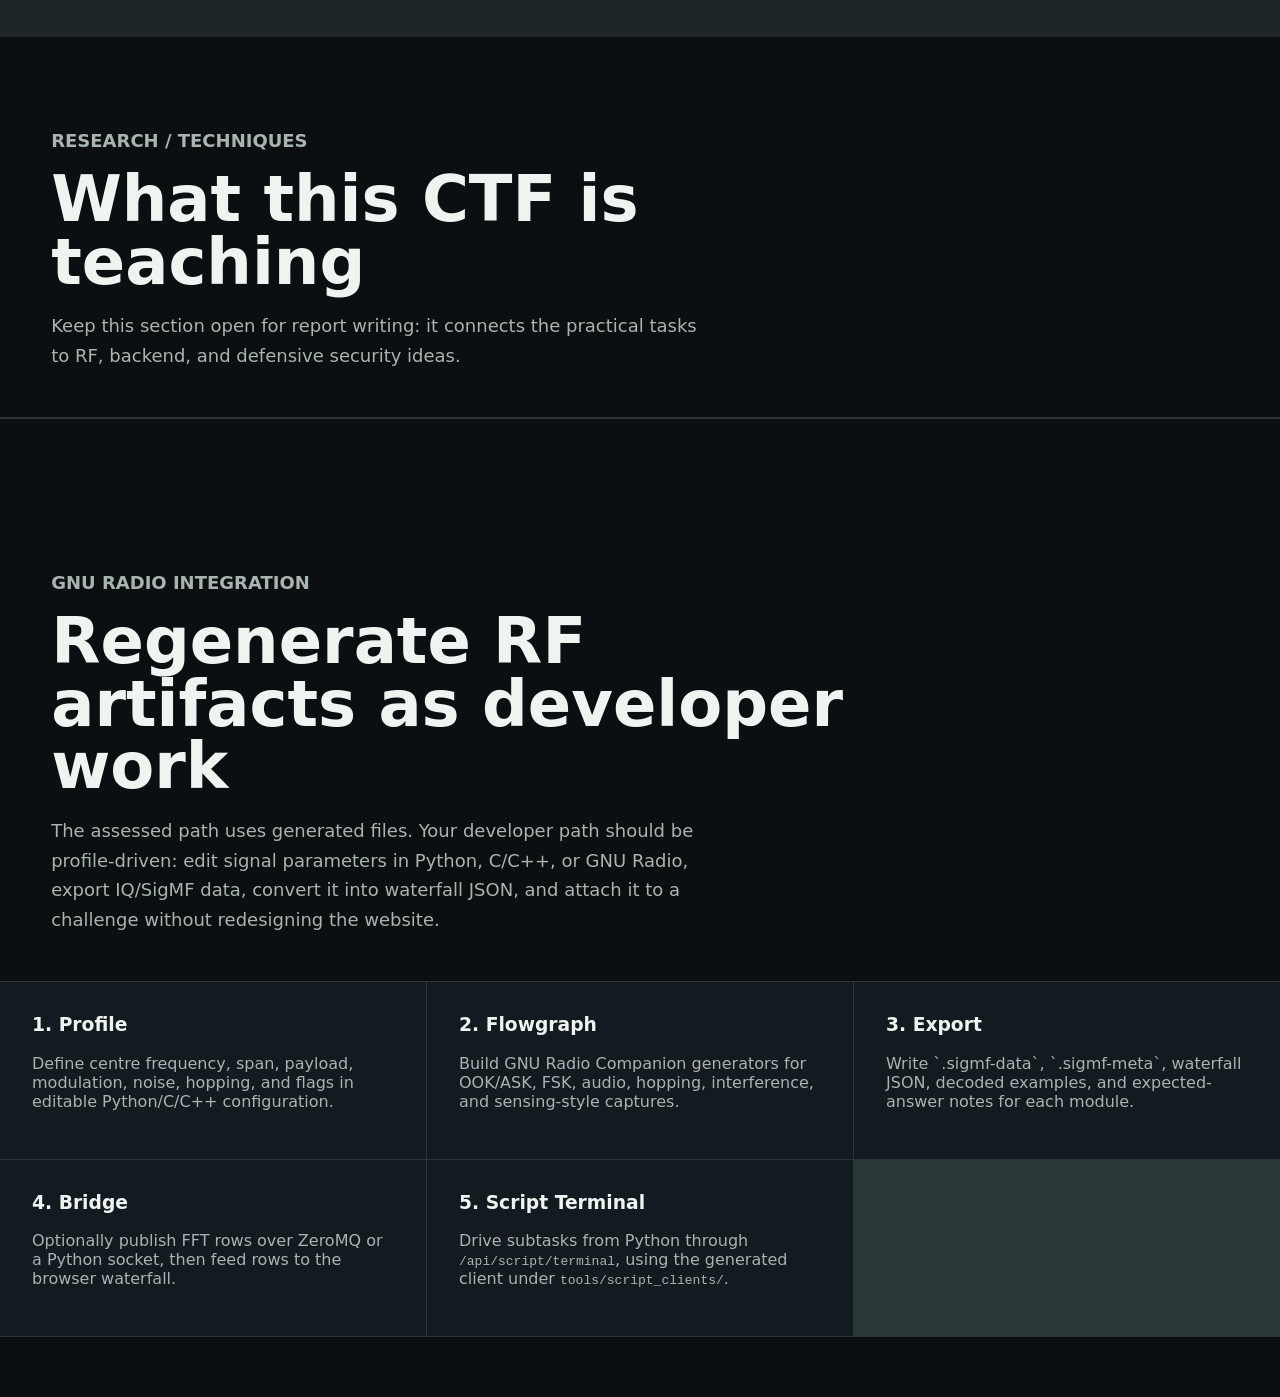
==== commit 4051ca4b: "Live signal and tasks setup" ====
--- a/Project_SomethingAwesome/Project/index.html
+++ b/Project_SomethingAwesome/Project/index.html
@@ -14,8 +14,9 @@
       </div>
       <nav aria-label="Primary">
         <a href="#operations">Operations</a>
+        <a href="#safety">Safety</a>
+        <a href="#blueprint">Learning Arc</a>
         <a href="#tasks">Tasks</a>
-        <a href="#api-lab">API Lab</a>
         <a href="#operator-console">Operator</a>
         <a href="#research">Research</a>
         <a href="#bridge">GNU Radio</a>
@@ -25,17 +26,17 @@
     <main>
       <section class="hero" id="operations">
         <div class="hero-copy">
-          <p class="status-pill"><span></span> Tolling range online</p>
-          <h2>Trace a radio tolling signal into a backend exploit chain.</h2>
+          <p class="status-pill"><span></span> Civilian spectrum range online</p>
+          <h2>Train contested-spectrum thinking from tuning to trusted systems.</h2>
           <p>
-            A seven-stage operator assessment against a synthetic roadside access
-            point. Acquire its RF beacon, recover telemetry, pivot into local
-            services, and extract flags from the systems you compromise. No SDR
-            hardware is required.
+            A situation-driven, sim-first CTF for learning how radio signals, receiver
+            limits, protocol decisions, firmware parsers, and backend trust
+            boundaries interact. The assessed path is generated, local, and
+            receive-only; GNU Radio can regenerate artifacts for deeper research.
           </p>
           <div class="hero-actions">
-            <a class="primary-action" href="/challenge/find-the-scheme">Start challenge 1</a>
-            <a class="secondary-action" href="#api-lab">Open API lab</a>
+            <a class="primary-action" href="#tasks">Browse situations</a>
+            <a class="secondary-action" href="#blueprint">View learning arc</a>
           </div>
           <div class="mode-switch" aria-label="Security mode">
             <span>Security mode</span>
@@ -86,36 +87,119 @@
 
       <section class="mission-strip" aria-label="Range metrics">
         <div>
-          <strong>7</strong>
-          <span>operator tests</span>
-        </div>
-        <div>
-          <strong>RE/Bin</strong>
-          <span>technical cyber core</span>
-        </div>
-        <div>
-          <strong>SigMF</strong>
-          <span>artifact-ready RF data</span>
-        </div>
-        <div>
-          <strong>Safe</strong>
+          <strong>6</strong>
+          <span>spreadsheet situations</span>
+        </div>
+        <div>
+          <strong>22</strong>
+          <span>flag-bearing subtasks</span>
+        </div>
+        <div>
+          <strong>RF/Cyber</strong>
+          <span>joined evidence chain</span>
+        </div>
+        <div>
+          <strong>Local</strong>
           <span>no transmit hardware required</span>
         </div>
       </section>
 
+      <section class="safety-panel" id="safety" aria-labelledby="safety-title">
+        <div>
+          <p class="eyebrow">Safety and intent</p>
+          <h2 id="safety-title">Attacker mindset for defensive awareness</h2>
+        </div>
+        <p>
+          This range is not a guide to misuse radio systems or abuse real
+          infrastructure. It uses synthetic captures, local services, and
+          controlled simulations to raise awareness of threats, failure modes,
+          and defensive engineering choices. Do not transmit, interfere with, or
+          test against systems you do not own or have explicit permission to use.
+        </p>
+      </section>
+
+      <section class="section-header" id="blueprint">
+        <p class="eyebrow">Programme Blueprint</p>
+        <h2>Progression from basic exposure to SOTA research</h2>
+        <p>
+          The build keeps room for you as the developer: beginner modules are
+          runnable now, while the advanced and expert lanes expose where GNU
+          Radio, C/C++, HDL review, fuzzing, propagation modelling, jamming
+          resilience, and cognitive-radio research can be added.
+        </p>
+      </section>
+
+      <section class="level-ladder" aria-label="Concept progression">
+        <article class="level-card">
+          <span>Basic</span>
+          <h3>Tune, observe, decode</h3>
+          <p>Use civilian tunnel signs and broadcast metadata to practise tuning, waterfall interpretation, OOK/ASK/FSK concepts, time-series inspection, and plain-text recovery.</p>
+          <ul>
+            <li>Tunnel infrastructure sign link</li>
+            <li>Local radio metadata side channel</li>
+          </ul>
+        </article>
+        <article class="level-card">
+          <span>Moderate</span>
+          <h3>Audio, hopping, and backend trust</h3>
+          <p>Move from visible packets into audio announcements, weak hopping patterns, RF-derived backend identifiers, and fields that cross into web/operator workflows.</p>
+          <ul>
+            <li>Council emergency audio network</li>
+            <li>RF-to-service API pivot</li>
+          </ul>
+        </article>
+        <article class="level-card">
+          <span>Advanced</span>
+          <h3>Firmware, parsers, and resilience</h3>
+          <p>Add native parser faults, C/C++ receiver code review, fuzz harnesses, simulated beam/null steering, and HDL-style design defects in controlled local targets.</p>
+          <ul>
+            <li>Farm gate measurement and access system</li>
+            <li>Emergency relay anomaly detection</li>
+          </ul>
+        </article>
+        <article class="level-card">
+          <span>Expert</span>
+          <h3>Integrated sensing and cognitive defence</h3>
+          <p>Use SOTA topics as extension lanes: integrated communications and sensing, adaptive hopping, LPI/LPD tradeoffs, sensor fusion, anomaly models, and red/blue operations.</p>
+          <ul>
+            <li>Qam's grocery-store IC&S scenario</li>
+            <li>Red team / blue team arena extension</li>
+          </ul>
+        </article>
+      </section>
+
+      <section class="mode-grid" aria-label="Information modes">
+        <article>
+          <h3>Raw digital</h3>
+          <p>Packet fields, checksums, identifiers, timing, and metadata.</p>
+        </article>
+        <article>
+          <h3>Audio</h3>
+          <p>Voice intercepts, noisy playback, transcripts, and protocol inference.</p>
+        </article>
+        <article>
+          <h3>Steganographic</h3>
+          <p>Planned extension for hidden flags in metadata, symbols, or audio side channels.</p>
+        </article>
+        <article>
+          <h3>Radar-style</h3>
+          <p>Planned extension for simple sensing, propagation, Doppler, and IC&S concepts.</p>
+        </article>
+      </section>
+
       <section class="section-header" id="tasks">
-        <p class="eyebrow">Challenge Sequence</p>
-        <h2>From RSU acquisition to operator compromise</h2>
-        <p>
-          Seven operator tests form one target chain: acquire the synthetic access
-          point, recover its traffic, pivot into its services, and extract each
-          flag from a successful target interaction.
+        <p class="eyebrow">Available Situations</p>
+        <h2>Choose a context, then solve its subtasks</h2>
+        <p>
+          Each card is a scenario context from the task spreadsheet. Open a
+          situation to see the individual flag-bearing subtasks, flag locations,
+          artifacts, radio operations, and defensive comparisons that live inside it.
         </p>
       </section>
 
       <section class="task-layout">
-        <aside class="filter-panel" aria-label="Challenge filters">
-          <h3>Tracks</h3>
+        <aside class="filter-panel" aria-label="Situation filters">
+          <h3>Situation tracks</h3>
           <button class="filter active" data-filter="all" type="button">All</button>
           <button class="filter" data-filter="signals" type="button">Signals</button>
           <button class="filter" data-filter="cyber" type="button">Cyber</button>
@@ -125,41 +209,15 @@
         <div class="task-grid" id="task-grid"></div>
       </section>
 
-      <section class="api-lab" id="api-lab">
-        <div class="section-header compact">
-          <p class="eyebrow">API Lab</p>
-          <h2>Local toll backend</h2>
-          <p>
-            Use these endpoints to practice the SQL injection and logic flaw
-            tasks. The vulnerable endpoint is intentionally unsafe for training.
-          </p>
-        </div>
-        <div class="api-grid">
-          <form id="api-form" class="api-console">
-            <label for="api-path">Request path</label>
-            <input id="api-path" value="/api/toll/events?vehicle_id=VH-7A29">
-            <button type="submit">Run</button>
-          </form>
-          <div class="api-examples" aria-label="API examples">
-            <button type="button" data-api-example="/api/toll/events?vehicle_id=VH-7A29">Vulnerable events</button>
-            <button type="button" data-api-example="/api/toll/safe-events?vehicle_id=VH-7A29">Safe events</button>
-            <button type="button" data-api-example="/api/toll/events?vehicle_id=VH-7A29'">Trigger SQL error</button>
-            <button type="button" data-api-example="/api/toll/events?vehicle_id=%27%20UNION%20SELECT%20name,type,sql,%27x%27,%27x%27%20FROM%20sqlite_master--">Enumerate schema</button>
-            <button type="button" data-api-example="/api/toll/quote?vehicle_id=VH-7A29&booth_id=EAST-17&route_code=BIRCH&schedule_code=MAINT_FREE">Free trip quote</button>
-            <button type="button" data-api-example="/api/telemetry/example">Secure packet example</button>
-          </div>
-          <pre id="api-output" class="api-output">Run a request to inspect JSON output.</pre>
-        </div>
-      </section>
-
       <section class="operator-console" id="operator-console">
         <div class="section-header compact">
           <p class="eyebrow">Operator Console</p>
           <h2>RF-to-Operator Trust Boundary</h2>
           <p>
-            Decoded RF fields become operator-console data. Attack Mode shows
-            what happens when one decoded note is rendered as HTML; Secure Mode
-            treats the same note as text.
+            Decoded RF fields become operator-console data. This section exists
+            to show why RF-origin text is still untrusted input: Attack Mode
+            renders one note as active markup, while Secure Mode treats the same
+            field as inert text.
           </p>
         </div>
         <div class="operator-grid">
@@ -170,7 +228,7 @@
             </div>
             <label>
               Callsign
-              <input id="operator-callsign" value="WARTHOG-1">
+              <input id="operator-callsign" value="CIVIC-OPS-1">
             </label>
             <label>
               Route note
@@ -195,10 +253,12 @@
       <section class="lab-band">
         <div class="lab-copy">
           <p class="eyebrow">Animated Lab</p>
-          <h2>Signals that teach by moving</h2>
+          <h2>Instrument-style views, not gimmicks</h2>
           <p>
-            The browser can render generated frames now. Later, GNU Radio can
-            stream FFT rows through a Python bridge into this same canvas.
+            The browser renders generated FFT frames, spectrum traces, cursors,
+            tuning controls, and artifact previews now. The next developer step
+            is to feed these same views from GNU Radio-generated SigMF captures
+            or a live ZeroMQ/WebSocket bridge.
           </p>
         </div>
         <div class="signal-animation" aria-hidden="true">
@@ -222,26 +282,35 @@
 
       <section class="section-header" id="bridge">
         <p class="eyebrow">GNU Radio Integration</p>
-        <h2>Regenerate the RF artifacts later</h2>
-        <p>
-          The assessed path uses generated files. GNU Radio Companion can be
-          used in WSL/Ubuntu to produce real SigMF IQ captures for the same
-          challenge answers.
+        <h2>Regenerate RF artifacts as developer work</h2>
+        <p>
+          The assessed path uses generated files. Your developer path should be
+          profile-driven: edit signal parameters in Python, C/C++, or GNU Radio,
+          export IQ/SigMF data, convert it into waterfall JSON, and attach it to
+          a challenge without redesigning the website.
         </p>
       </section>
 
       <section class="bridge-grid">
         <article>
-          <h3>1. Flowgraph</h3>
-          <p>Build OOK/ASK or FSK teaching bursts with vector sources, noise, file sinks, and QT frequency sinks.</p>
-        </article>
-        <article>
-          <h3>2. Artifact Export</h3>
-          <p>Write `.sigmf-data` samples and `.sigmf-meta` JSON so the tasks stay reproducible without hardware.</p>
-        </article>
-        <article>
-          <h3>3. Optional Bridge</h3>
-          <p>Publish FFT rows over ZeroMQ or a Python socket, then feed rows to the browser waterfall.</p>
+          <h3>1. Profile</h3>
+          <p>Define centre frequency, span, payload, modulation, noise, hopping, and flags in editable Python/C/C++ configuration.</p>
+        </article>
+        <article>
+          <h3>2. Flowgraph</h3>
+          <p>Build GNU Radio Companion generators for OOK/ASK, FSK, audio, hopping, interference, and sensing-style captures.</p>
+        </article>
+        <article>
+          <h3>3. Export</h3>
+          <p>Write `.sigmf-data`, `.sigmf-meta`, waterfall JSON, decoded examples, and expected-answer notes for each module.</p>
+        </article>
+        <article>
+          <h3>4. Bridge</h3>
+          <p>Optionally publish FFT rows over ZeroMQ or a Python socket, then feed rows to the browser waterfall.</p>
+        </article>
+        <article>
+          <h3>5. Script Terminal</h3>
+          <p>Drive subtasks from Python through <code>/api/script/terminal</code>, using the generated client under <code>tools/script_clients/</code>.</p>
         </article>
       </section>
     </main>
--- a/Project_SomethingAwesome/Project/styles.css
+++ b/Project_SomethingAwesome/Project/styles.css
@@ -67,8 +67,6 @@
 .topbar nav a,
 .filter,
 #pause-waterfall,
-.api-console button,
-.api-examples button,
 .mode-switch button,
 .artifact-list button,
 .operator-form button,
@@ -287,7 +285,9 @@
 }
 
 .mission-strip,
-.bridge-grid {
+.bridge-grid,
+.level-ladder,
+.mode-grid {
   display: grid;
   grid-template-columns: repeat(4, minmax(0, 1fr));
   gap: 1px;
@@ -296,7 +296,9 @@
 }
 
 .mission-strip div,
-.bridge-grid article {
+.bridge-grid article,
+.level-card,
+.mode-grid article {
   background: var(--panel);
   padding: clamp(18px, 4vw, 32px);
 }
@@ -309,10 +311,81 @@
 
 .mission-strip span,
 .bridge-grid p,
+.level-card p,
+.level-card li,
+.mode-grid p,
 .task-card p,
+.subtask-card p,
 .dialog-meta,
 .hint {
   color: var(--muted);
+}
+
+.safety-panel {
+  display: grid;
+  grid-template-columns: minmax(260px, 0.62fr) minmax(0, 1fr);
+  gap: clamp(18px, 4vw, 42px);
+  padding: clamp(28px, 5vw, 58px) clamp(18px, 4vw, 56px);
+  border-bottom: 1px solid var(--line);
+  background:
+    linear-gradient(135deg, rgba(255, 199, 102, 0.08), transparent 58%),
+    #101518;
+}
+
+.safety-panel h2 {
+  margin: 10px 0 0;
+  font-size: clamp(26px, 4vw, 46px);
+  line-height: 1.05;
+}
+
+.safety-panel p {
+  margin: 0;
+  color: var(--muted);
+  font-size: 17px;
+  line-height: 1.7;
+}
+
+.level-ladder {
+  grid-template-columns: repeat(4, minmax(0, 1fr));
+}
+
+.level-card {
+  display: grid;
+  align-content: start;
+  gap: 10px;
+}
+
+.level-card span {
+  width: fit-content;
+  padding: 5px 8px;
+  border: 1px solid rgba(89, 215, 232, 0.32);
+  border-radius: 6px;
+  color: var(--cyan);
+  font-size: 12px;
+  font-weight: 800;
+  text-transform: uppercase;
+}
+
+.level-card h3,
+.mode-grid h3 {
+  margin: 0;
+}
+
+.level-card p,
+.mode-grid p {
+  margin: 0;
+  line-height: 1.55;
+}
+
+.level-card ul {
+  margin: 4px 0 0;
+  padding-left: 18px;
+  line-height: 1.55;
+}
+
+.mode-grid {
+  margin-bottom: 30px;
+  border-top: 0;
 }
 
 .section-header,
@@ -405,6 +478,13 @@
   font-size: 21px;
 }
 
+.task-context {
+  margin: 0 0 8px;
+  color: var(--cyan);
+  font-size: 13px;
+  font-weight: 700;
+}
+
 .task-card p {
   line-height: 1.55;
 }
@@ -437,8 +517,26 @@
   background: rgba(115, 242, 166, 0.16);
 }
 
+.situation-card {
+  min-height: 290px;
+}
+
+.context-meta {
+  display: flex;
+  flex-wrap: wrap;
+  gap: 8px;
+  margin: 12px 0 16px;
+}
+
+.context-meta span {
+  padding: 5px 8px;
+  border: 1px solid var(--line);
+  border-radius: 6px;
+  color: var(--muted);
+  font-size: 12px;
+}
+
 .challenge-workspace,
-.api-lab,
 .operator-console {
   padding: 0 clamp(18px, 4vw, 56px) clamp(46px, 7vw, 88px);
 }
@@ -525,6 +623,31 @@
   line-height: 1.5;
 }
 
+.flag-location {
+  margin-top: 12px;
+  border-left-color: var(--amber);
+  background: rgba(255, 199, 102, 0.07);
+  color: var(--text);
+  line-height: 1.5;
+}
+
+.script-command-list {
+  display: grid;
+  gap: 7px;
+  margin-top: 12px;
+}
+
+.script-command-list code {
+  display: block;
+  padding: 8px 10px;
+  border: 1px solid var(--line);
+  border-radius: 6px;
+  background: #05090a;
+  color: var(--green);
+  font: 12px/1.4 ui-monospace, SFMono-Regular, Consolas, monospace;
+  overflow-wrap: anywhere;
+}
+
 .artifact-list button {
   cursor: pointer;
 }
@@ -560,8 +683,7 @@
   margin-top: 22px;
 }
 
-.flag-form input,
-.api-console input {
+.flag-form input {
   min-width: 0;
   border: 1px solid var(--line);
   border-radius: 6px;
@@ -577,49 +699,6 @@
   color: #07100b;
   font-weight: 800;
   padding: 0 16px;
-}
-
-.api-grid {
-  display: grid;
-  grid-template-columns: minmax(0, 1fr) 280px;
-  gap: 16px;
-}
-
-.api-console {
-  display: grid;
-  grid-template-columns: minmax(0, 1fr) auto;
-  gap: 8px;
-  align-items: end;
-  grid-column: 1 / -1;
-}
-
-.api-console label {
-  grid-column: 1 / -1;
-  color: var(--cyan);
-  font-weight: 700;
-}
-
-.api-examples {
-  display: grid;
-  gap: 8px;
-  align-self: start;
-}
-
-.api-examples button {
-  text-align: left;
-}
-
-.api-output {
-  min-height: 360px;
-  max-height: 520px;
-  overflow: auto;
-  margin: 0;
-  border: 1px solid var(--line);
-  border-radius: 8px;
-  background: #060b0c;
-  color: var(--green);
-  padding: 16px;
-  white-space: pre-wrap;
 }
 
 .operator-grid {
@@ -981,8 +1060,9 @@
 
   .mission-strip,
   .bridge-grid,
+  .level-ladder,
+  .mode-grid,
   .research-grid,
-  .api-grid,
   .operator-grid,
   .workbench-grid {
     grid-template-columns: repeat(2, minmax(0, 1fr));
@@ -1002,7 +1082,6 @@
   .hero-actions,
   .flag-row,
   .flag-form,
-  .api-console,
   .operator-grid,
   .workbench-grid {
     display: block;
@@ -1023,8 +1102,9 @@
 
   .mission-strip,
   .bridge-grid,
+  .level-ladder,
+  .mode-grid,
   .research-grid,
-  .api-grid,
   .operator-grid,
   .workbench-grid {
     grid-template-columns: 1fr;
@@ -1032,7 +1112,6 @@
 
   .flag-row button,
   .flag-form button,
-  .api-console button,
   .operator-form button {
     width: 100%;
     min-height: 42px;
@@ -1146,6 +1225,75 @@
 
 .objective-card p { margin: 7px 0 0; line-height: 1.55; }
 
+.context-shell {
+  width: min(1280px, 100%);
+}
+
+.context-brief {
+  max-width: 1180px;
+}
+
+.context-board {
+  display: grid;
+  grid-template-columns: minmax(0, 1fr) minmax(280px, 360px);
+  gap: 18px;
+  align-items: start;
+}
+
+.context-board > article,
+.context-board > aside,
+.subtask-card {
+  border: 1px solid var(--line);
+  border-radius: 10px;
+  background: rgba(20, 27, 32, 0.94);
+  padding: clamp(16px, 2vw, 24px);
+}
+
+.context-board h2,
+.subtask-card h3 {
+  margin: 7px 0 0;
+}
+
+.subtask-grid {
+  display: grid;
+  grid-template-columns: repeat(auto-fit, minmax(260px, 1fr));
+  gap: 14px;
+  margin-top: 18px;
+}
+
+.subtask-card {
+  display: flex;
+  flex-direction: column;
+  min-height: 270px;
+}
+
+.subtask-card p {
+  line-height: 1.55;
+}
+
+.subtask-card .concept-list {
+  margin: 12px 0 16px;
+}
+
+.subtask-card .task-open {
+  display: grid;
+  place-items: center;
+  margin-top: auto;
+  min-height: 40px;
+  border: 1px solid rgba(115, 242, 166, 0.4);
+  border-radius: 6px;
+  background: rgba(115, 242, 166, 0.1);
+  color: var(--green);
+  font-weight: 700;
+}
+
+.planned-list {
+  margin: 18px 0 0;
+  padding-left: 18px;
+  color: var(--muted);
+  line-height: 1.65;
+}
+
 .analysis-layout {
   display: grid;
   grid-template-columns: minmax(0, 1fr) minmax(280px, 360px);
@@ -1228,6 +1376,52 @@
   border-color: rgba(89, 215, 232, .65);
   background: rgba(89, 215, 232, .1);
   color: var(--cyan);
+}
+
+.stream-source-bar {
+  display: flex;
+  align-items: center;
+  justify-content: space-between;
+  gap: 16px;
+  margin-top: 10px;
+  padding: 10px 12px;
+  border: 1px solid rgba(89, 215, 232, .24);
+  border-radius: 8px;
+  background: #071012;
+}
+
+.stream-source-bar > div {
+  display: flex;
+  align-items: center;
+  gap: 8px;
+}
+
+.stream-source-bar span {
+  color: var(--muted);
+  font: 12px ui-monospace, Consolas, monospace;
+}
+
+.stream-source-bar button,
+.stream-source-bar a {
+  display: inline-grid;
+  place-items: center;
+  min-height: 34px;
+  border: 1px solid var(--line);
+  border-radius: 6px;
+  background: var(--panel);
+  color: var(--text);
+  padding: 6px 10px;
+  font-size: 13px;
+  cursor: pointer;
+}
+
+.stream-source-bar button.active,
+.analysis-actions button.active,
+.receiver-actions button.active,
+.tx-actions button.active {
+  border-color: rgba(115, 242, 166, .62);
+  background: rgba(115, 242, 166, .11);
+  color: var(--green);
 }
 
 .receiver-advanced {
@@ -1500,7 +1694,193 @@
   font: 12px ui-monospace, SFMono-Regular, Consolas, monospace;
 }
 
-.spectrum-panel { margin: 0; }
+.spectrum-panel,
+.timeseries-panel { margin: 0; }
+
+.timeseries-panel {
+  margin-top: 10px;
+  border-top: 1px solid rgba(255,255,255,.06);
+  padding-top: 10px;
+}
+
+#time-series {
+  display: block;
+  width: 100%;
+  min-height: 160px;
+  border: 1px solid rgba(89, 215, 232, .16);
+  border-radius: 8px;
+  background: #020607;
+}
+
+.live-parser-panel,
+.effect-stage {
+  margin-top: 14px;
+  border: 1px solid var(--line);
+  border-radius: 8px;
+  background: #070c0d;
+  padding: 14px;
+}
+
+.live-parser-panel header {
+  display: flex;
+  align-items: flex-start;
+  justify-content: space-between;
+  gap: 14px;
+}
+
+.live-parser-panel h2 {
+  margin: 5px 0 0;
+  font-size: 18px;
+}
+
+#parser-confidence {
+  color: var(--green);
+  font: 12px ui-monospace, Consolas, monospace;
+  white-space: nowrap;
+}
+
+.parser-stages {
+  display: grid;
+  grid-template-columns: repeat(4, minmax(0, 1fr));
+  gap: 6px;
+  margin: 14px 0;
+  padding: 0;
+  list-style: none;
+}
+
+.parser-stages li {
+  min-height: 42px;
+  border: 1px solid var(--line);
+  border-radius: 6px;
+  padding: 7px 8px;
+  color: var(--muted);
+  font: 11px/1.3 ui-monospace, Consolas, monospace;
+}
+
+.parser-stages li.active {
+  border-color: rgba(89, 215, 232, .7);
+  background: rgba(89, 215, 232, .1);
+  color: var(--cyan);
+}
+
+.parser-output-grid {
+  display: grid;
+  grid-template-columns: minmax(220px, .7fr) minmax(260px, 1fr);
+  gap: 10px;
+}
+
+.parser-output-grid > div {
+  min-width: 0;
+  border: 1px solid rgba(255,255,255,.07);
+  border-radius: 6px;
+  padding: 10px;
+  background: #05090a;
+}
+
+.parser-output-grid strong {
+  display: block;
+  margin-bottom: 8px;
+  color: var(--muted);
+  font-size: 12px;
+  text-transform: uppercase;
+}
+
+#parser-bit-buffer {
+  color: var(--green);
+  font: 15px/1.6 ui-monospace, Consolas, monospace;
+  overflow-wrap: anywhere;
+}
+
+#parser-fields {
+  display: grid;
+  grid-template-columns: auto minmax(0, 1fr);
+  gap: 5px 10px;
+  margin: 0;
+  font-size: 12px;
+}
+
+#parser-fields dt {
+  color: var(--cyan);
+  font-weight: 700;
+}
+
+#parser-fields dd {
+  margin: 0;
+  color: var(--text);
+  overflow-wrap: anywhere;
+}
+
+.parser-event-log {
+  margin-top: 10px;
+  color: var(--muted);
+  font: 12px/1.5 ui-monospace, Consolas, monospace;
+}
+
+.effect-stage {
+  display: grid;
+  grid-template-columns: minmax(240px, 1fr) auto auto;
+  align-items: center;
+  gap: 12px;
+}
+
+.effect-display {
+  display: grid;
+  gap: 4px;
+}
+
+.effect-display span,
+.effect-light span {
+  color: var(--muted);
+  font-size: 12px;
+}
+
+.effect-display strong {
+  color: var(--green);
+  font: 700 18px ui-monospace, Consolas, monospace;
+}
+
+.effect-light {
+  display: flex;
+  align-items: center;
+  gap: 8px;
+  min-width: 110px;
+}
+
+.effect-light i {
+  width: 18px;
+  height: 18px;
+  border-radius: 50%;
+  background: #394047;
+  box-shadow: inset 0 0 0 1px rgba(255,255,255,.2);
+}
+
+.effect-light.active i {
+  background: var(--amber);
+  box-shadow: 0 0 20px rgba(255, 199, 102, .65);
+}
+
+.effect-meter {
+  display: flex;
+  align-items: end;
+  gap: 3px;
+  height: 32px;
+}
+
+.effect-meter i {
+  width: 8px;
+  border-radius: 2px;
+  background: rgba(89, 215, 232, .28);
+}
+
+.effect-meter i:nth-child(1) { height: 30%; }
+.effect-meter i:nth-child(2) { height: 55%; }
+.effect-meter i:nth-child(3) { height: 80%; }
+.effect-meter i:nth-child(4) { height: 45%; }
+
+.effect-stage.active .effect-meter i {
+  background: var(--cyan);
+  box-shadow: 0 0 12px rgba(89, 215, 232, .35);
+}
 .spectrum-heading { align-items: center; padding: 10px 12px; border-bottom: 1px solid var(--line); }
 .spectrum-heading span { color: var(--cyan); font: 12px ui-monospace, Consolas, monospace; }
 .spectrum-readouts { display: flex; justify-content: flex-end; gap: 6px; flex-wrap: wrap; }
@@ -1680,7 +2060,7 @@
 .radio-transcript[hidden] { display: none; }
 .radio-transcript li { display: grid; grid-template-columns: minmax(130px, .25fr) 1fr; gap: 12px; color: var(--muted); font: 12px/1.55 ui-monospace, Consolas, monospace; }
 .radio-transcript strong { color: var(--cyan); }
-.radio-transcript .aircraft strong { color: var(--green); }
+.radio-transcript .site strong { color: var(--green); }
 
 .weather-report {
   display: grid;
@@ -1848,6 +2228,12 @@
 
 .resource-list { display: grid; gap: 8px; margin-top: 18px; }
 
+.resource-item {
+  display: grid;
+  grid-template-columns: minmax(0, 1fr) auto;
+  gap: 8px;
+}
+
 .resource-list button {
   display: flex;
   align-items: center;
@@ -1860,6 +2246,18 @@
 .resource-list button span { display: grid; gap: 3px; }
 .resource-list button small { color: var(--muted); }
 .resource-list button i { color: var(--green); font-style: normal; white-space: nowrap; }
+
+.resource-item a {
+  display: grid;
+  place-items: center;
+  min-width: 94px;
+  border: 1px solid var(--line);
+  border-radius: 6px;
+  background: rgba(89, 215, 232, .06);
+  color: var(--cyan);
+  font-size: 13px;
+  font-weight: 700;
+}
 
 .artifact-inspector { margin-top: 18px; scroll-margin-top: 80px; }
 .artifact-inspector[hidden] { display: none; }
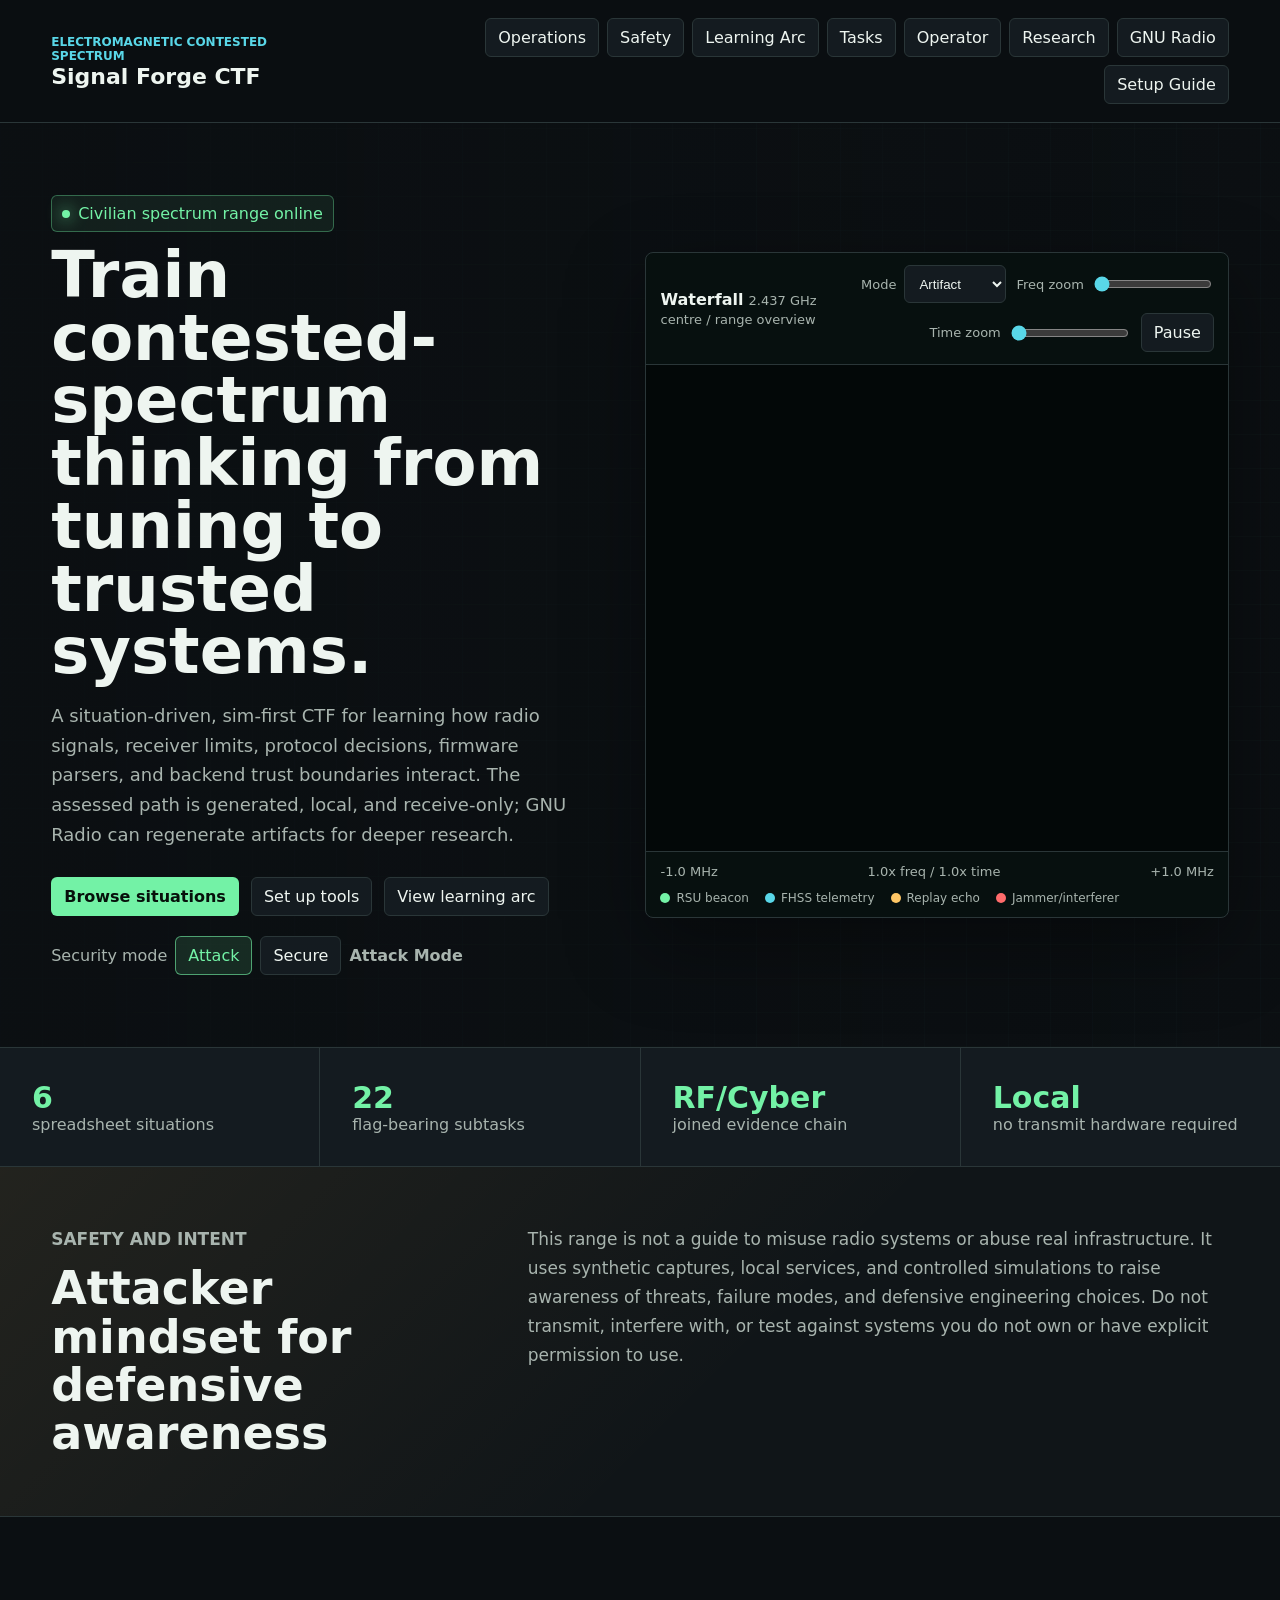
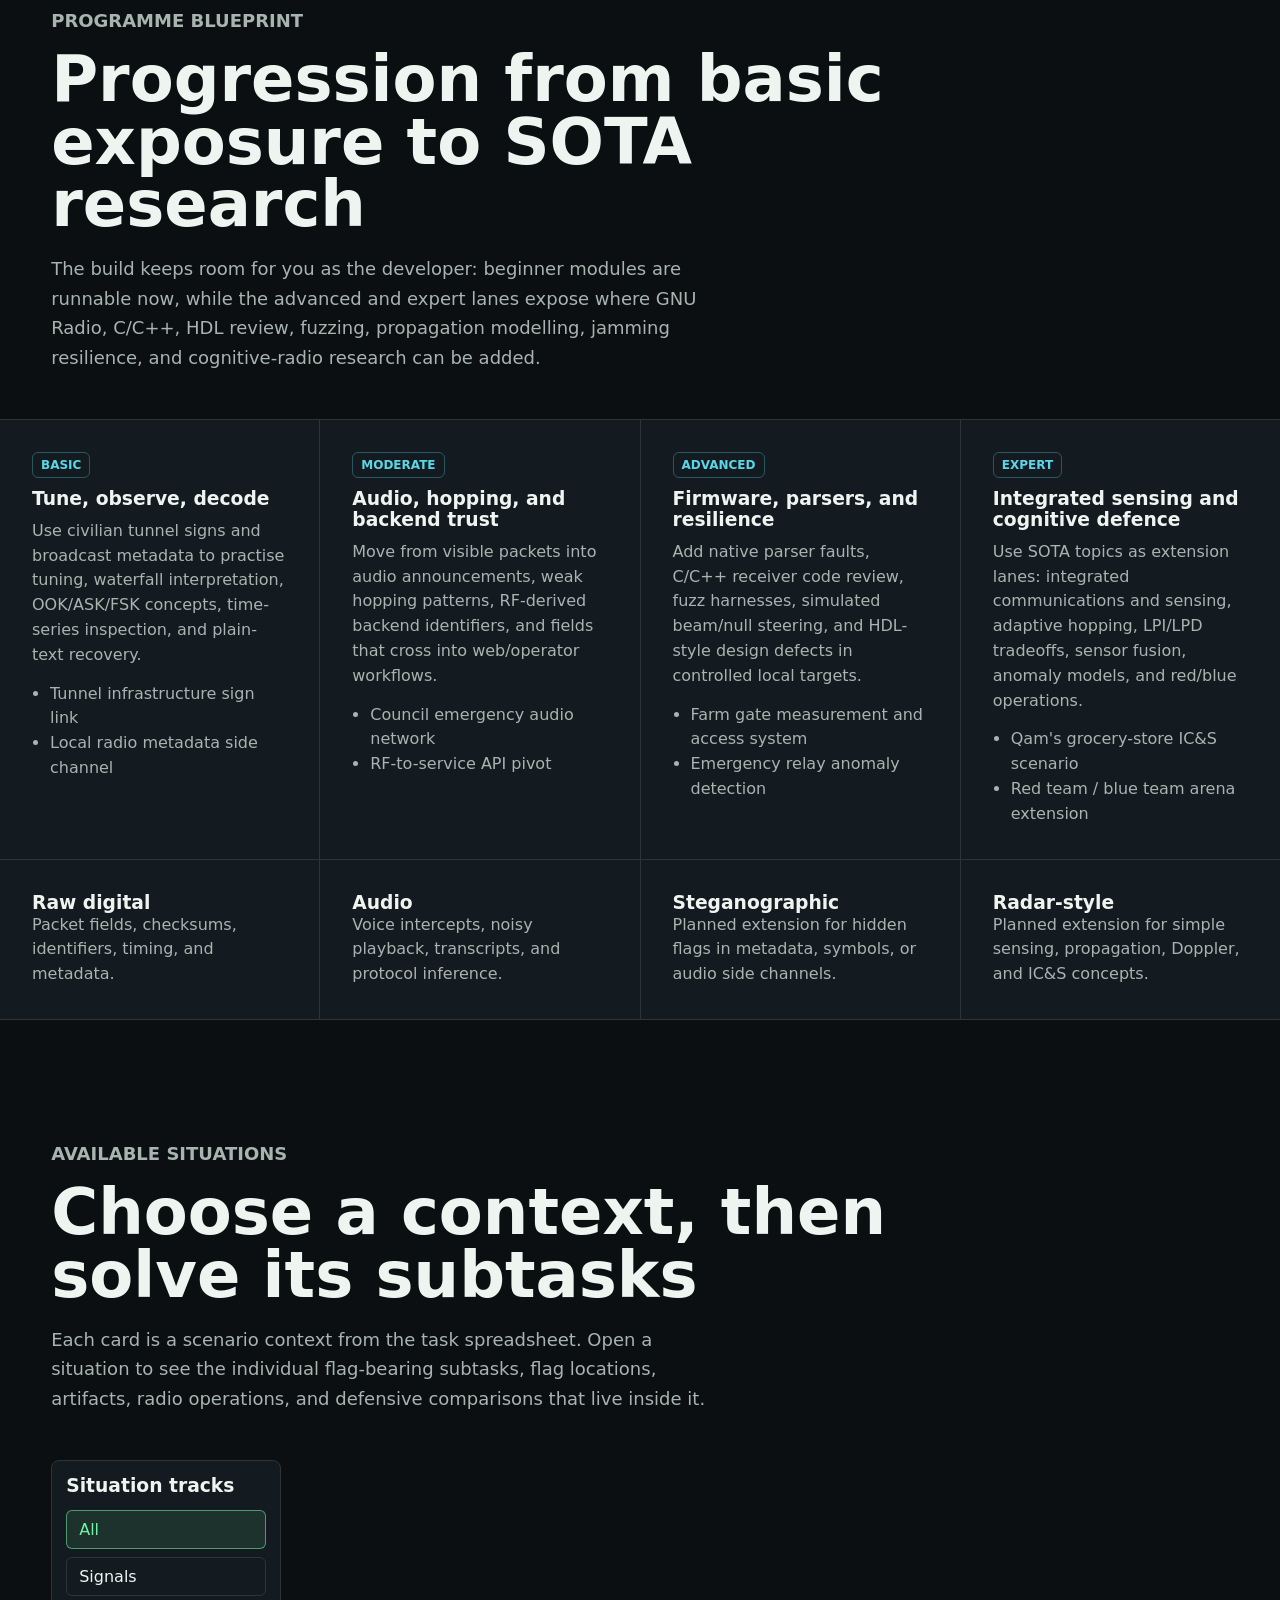
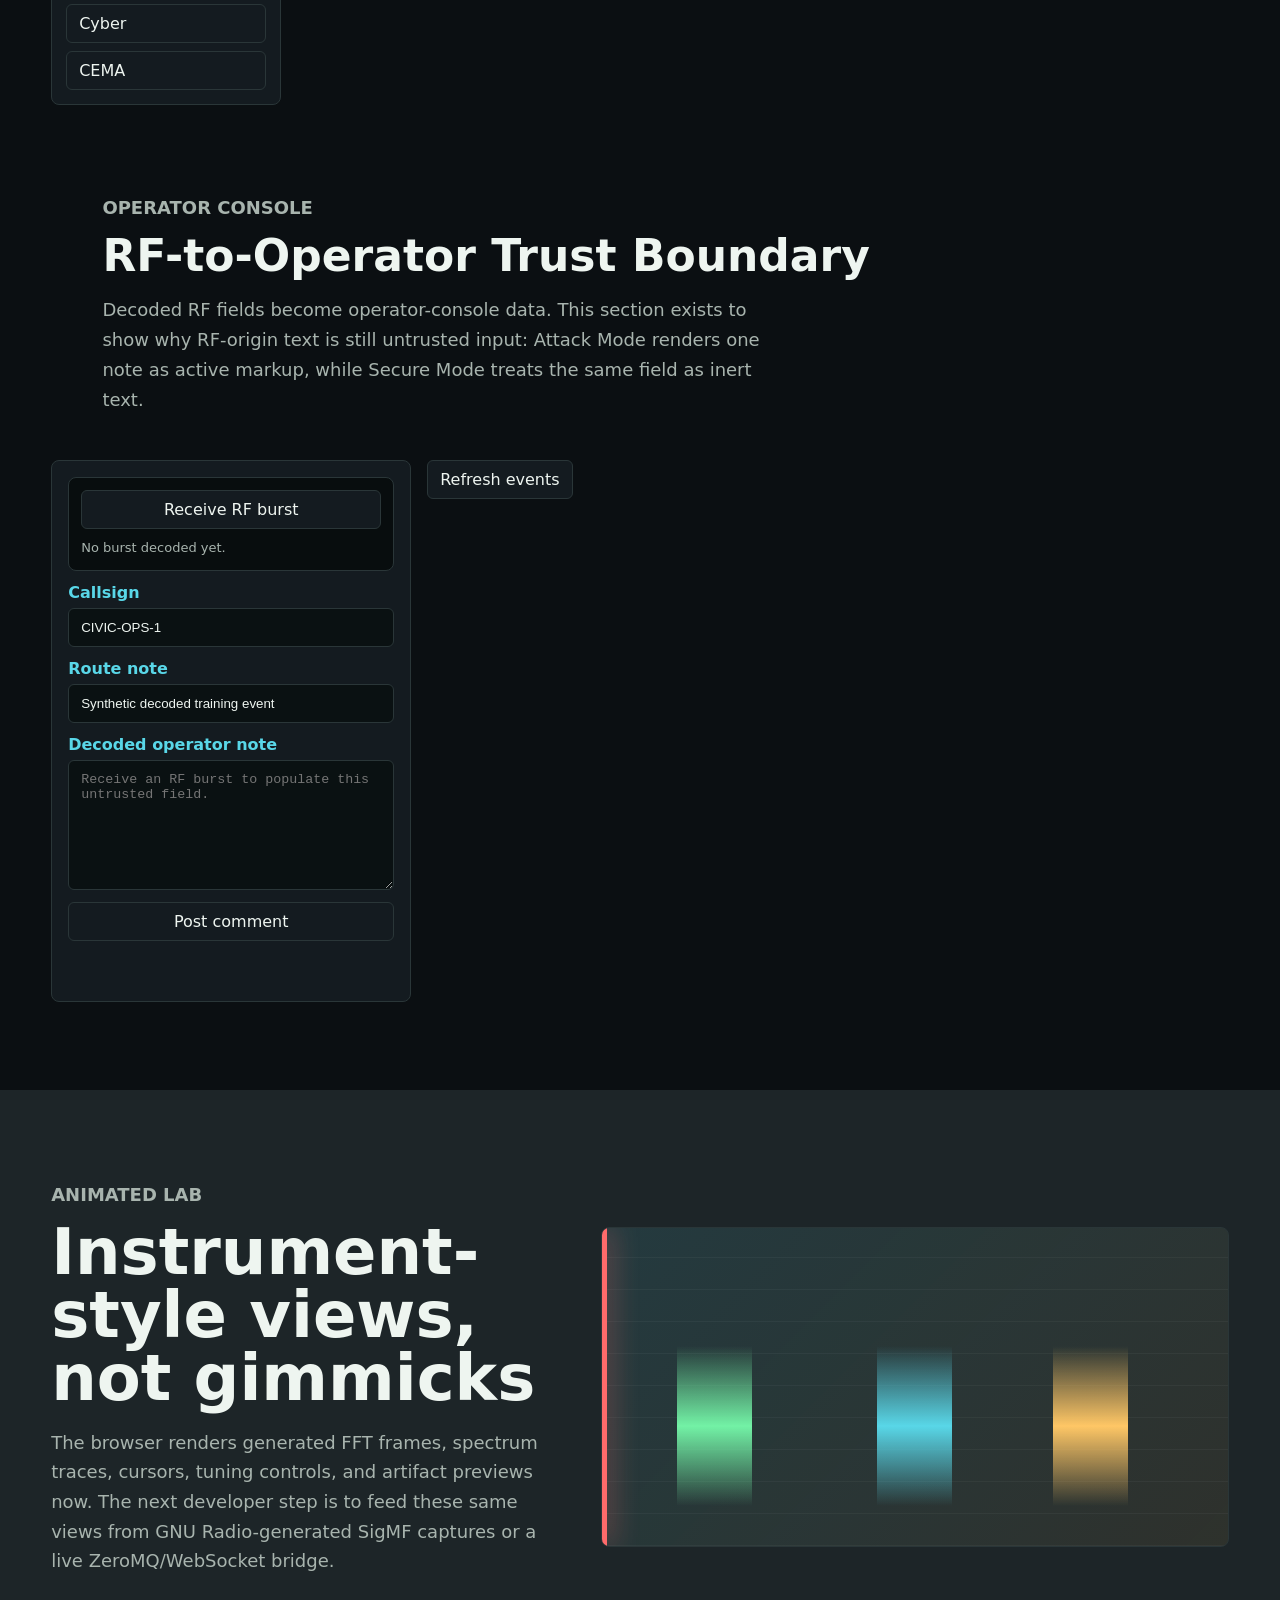
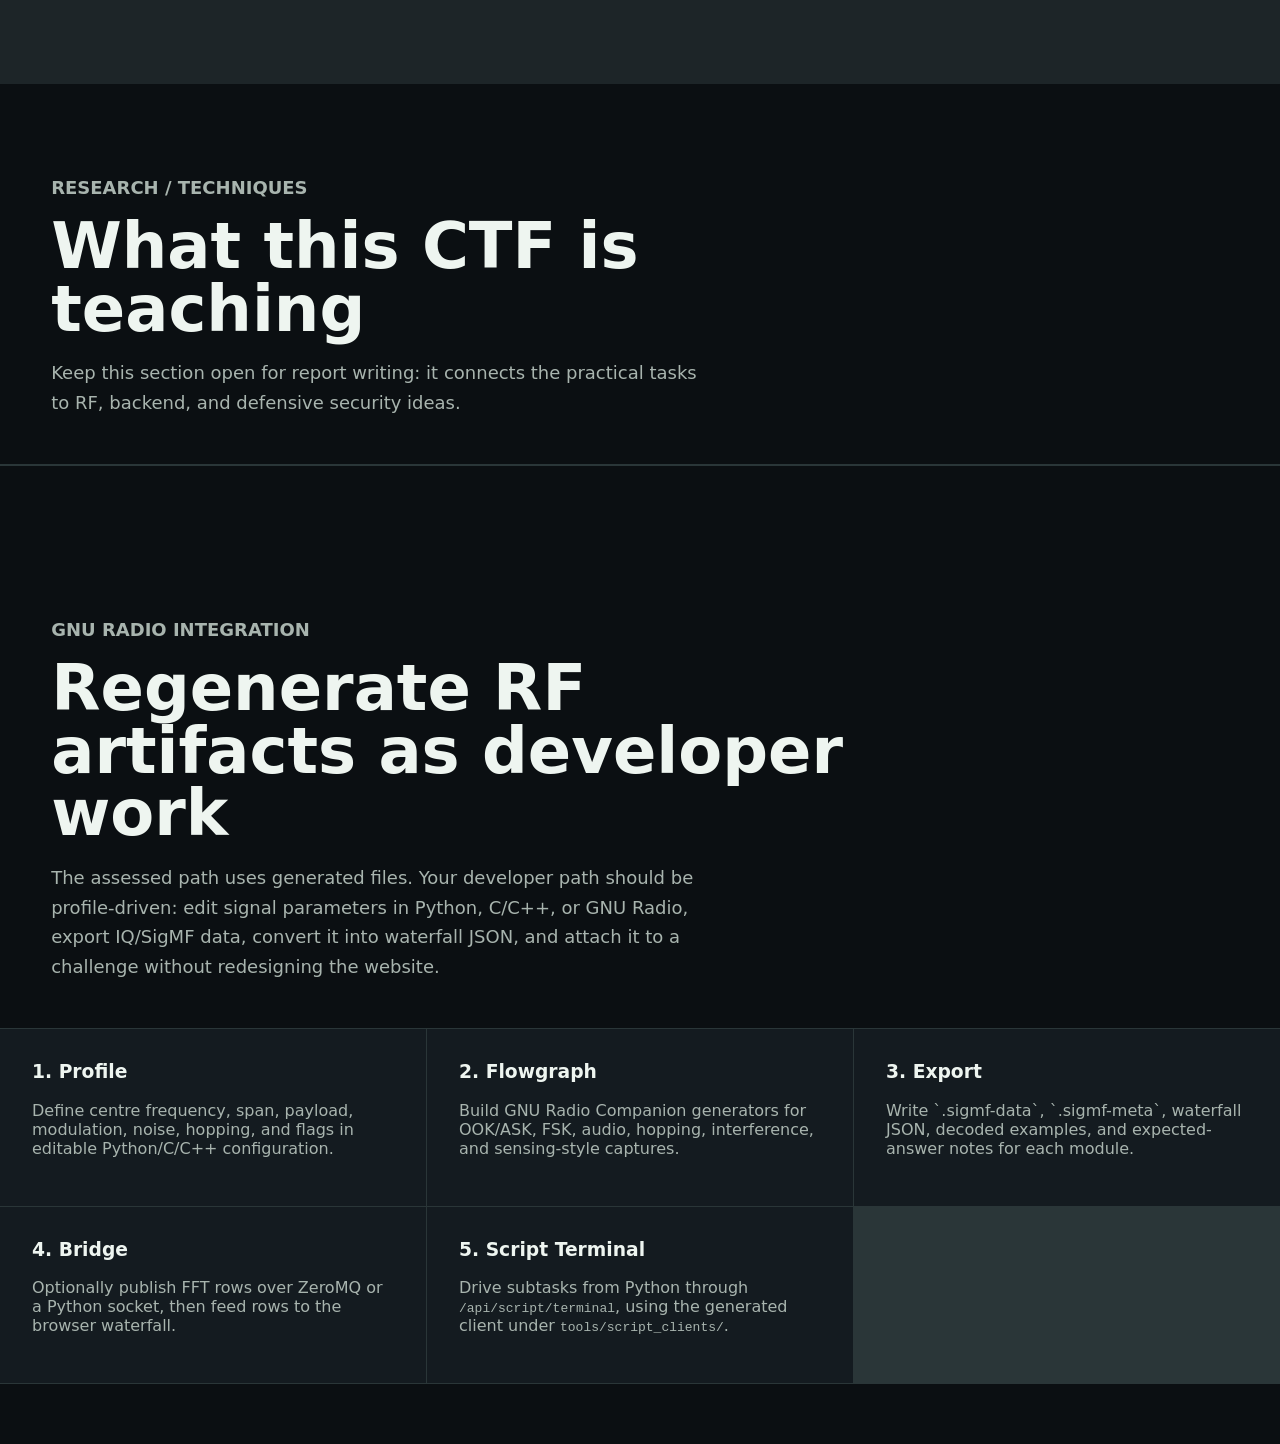
==== commit 1adb4a16: "Signalling for Basic Stages customized along with feature improvements" ====
--- a/Project_SomethingAwesome/Project/index.html
+++ b/Project_SomethingAwesome/Project/index.html
@@ -20,6 +20,7 @@
         <a href="#operator-console">Operator</a>
         <a href="#research">Research</a>
         <a href="#bridge">GNU Radio</a>
+        <a href="/guide.html">Setup Guide</a>
       </nav>
     </header>
 
@@ -34,10 +35,11 @@
             boundaries interact. The assessed path is generated, local, and
             receive-only; GNU Radio can regenerate artifacts for deeper research.
           </p>
-          <div class="hero-actions">
-            <a class="primary-action" href="#tasks">Browse situations</a>
-            <a class="secondary-action" href="#blueprint">View learning arc</a>
-          </div>
+        <div class="hero-actions">
+          <a class="primary-action" href="#tasks">Browse situations</a>
+          <a class="secondary-action" href="/guide.html">Set up tools</a>
+          <a class="secondary-action" href="#blueprint">View learning arc</a>
+        </div>
           <div class="mode-switch" aria-label="Security mode">
             <span>Security mode</span>
             <button id="attack-mode" class="active" type="button">Attack</button>
--- a/Project_SomethingAwesome/Project/styles.css
+++ b/Project_SomethingAwesome/Project/styles.css
@@ -967,6 +967,190 @@
   margin-top: 0;
 }
 
+.guide-page {
+  background:
+    radial-gradient(circle at 15% -10%, rgba(115, 242, 166, 0.08), transparent 32rem),
+    radial-gradient(circle at 88% 0%, rgba(89, 215, 232, 0.08), transparent 34rem),
+    var(--bg);
+}
+
+.guide-hero {
+  display: grid;
+  grid-template-columns: minmax(0, 1fr) minmax(280px, 420px);
+  gap: clamp(20px, 4vw, 48px);
+  align-items: end;
+  padding: clamp(36px, 7vw, 88px) clamp(18px, 4vw, 56px) clamp(26px, 5vw, 56px);
+  border-bottom: 1px solid var(--line);
+}
+
+.guide-hero h2 {
+  max-width: 920px;
+  margin: 16px 0;
+  font-size: clamp(38px, 6vw, 76px);
+  line-height: 0.98;
+  letter-spacing: 0;
+}
+
+.guide-hero p:not(.status-pill) {
+  max-width: 760px;
+  color: var(--muted);
+  font-size: 18px;
+  line-height: 1.65;
+}
+
+.guide-callout {
+  display: grid;
+  gap: 12px;
+  padding: 18px;
+  border: 1px solid rgba(89, 215, 232, 0.36);
+  border-radius: 8px;
+  background: rgba(7, 16, 18, 0.9);
+}
+
+.guide-callout strong {
+  color: var(--green);
+}
+
+.guide-layout {
+  display: grid;
+  grid-template-columns: 240px minmax(0, 1fr);
+  gap: 28px;
+  padding: clamp(24px, 5vw, 58px) clamp(18px, 4vw, 56px) 72px;
+}
+
+.guide-index {
+  position: sticky;
+  top: 92px;
+  align-self: start;
+  display: grid;
+  gap: 8px;
+  padding: 14px;
+  border: 1px solid var(--line);
+  border-radius: 8px;
+  background: var(--panel);
+}
+
+.guide-index a {
+  padding: 8px 9px;
+  border-radius: 6px;
+  color: var(--muted);
+  font-size: 14px;
+}
+
+.guide-index a:hover {
+  background: rgba(89, 215, 232, 0.08);
+  color: var(--cyan);
+}
+
+.guide-content {
+  display: grid;
+  gap: 18px;
+  min-width: 0;
+}
+
+.guide-section {
+  display: grid;
+  gap: 12px;
+  padding: clamp(18px, 3vw, 28px);
+  border: 1px solid var(--line);
+  border-radius: 8px;
+  background: var(--panel);
+}
+
+.guide-section h2,
+.guide-section h3,
+.guide-section p,
+.guide-section ol,
+.guide-section ul,
+.guide-section dl {
+  margin: 0;
+}
+
+.guide-section h2 {
+  font-size: clamp(24px, 3vw, 36px);
+}
+
+.guide-section p,
+.guide-section li,
+.guide-facts dd {
+  color: var(--muted);
+  line-height: 1.6;
+}
+
+.guide-section pre {
+  max-width: 100%;
+  overflow: auto;
+  margin: 0;
+  padding: 14px;
+  border: 1px solid rgba(89, 215, 232, 0.22);
+  border-radius: 8px;
+  background: #07100f;
+}
+
+.guide-section code,
+.guide-callout code {
+  color: var(--text);
+  font: 13px ui-monospace, SFMono-Regular, Consolas, monospace;
+}
+
+.guide-section pre code {
+  white-space: pre;
+}
+
+.guide-facts {
+  display: grid;
+  grid-template-columns: minmax(120px, 0.24fr) minmax(0, 1fr);
+  gap: 8px 16px;
+  padding: 14px;
+  border: 1px solid rgba(115, 242, 166, 0.18);
+  border-radius: 8px;
+  background: rgba(115, 242, 166, 0.045);
+}
+
+.guide-facts dt {
+  color: var(--cyan);
+  font-weight: 800;
+}
+
+.guide-facts dd {
+  overflow-wrap: anywhere;
+}
+
+.guide-grid {
+  display: grid;
+  grid-template-columns: repeat(2, minmax(0, 1fr));
+  gap: 12px;
+}
+
+.guide-grid article {
+  display: grid;
+  gap: 8px;
+  padding: 14px;
+  border: 1px solid var(--line);
+  border-radius: 8px;
+  background: #0a1112;
+}
+
+.guide-grid code {
+  display: block;
+  overflow-wrap: anywhere;
+  color: var(--green);
+}
+
+.guide-checklist {
+  padding-left: 22px;
+}
+
+.guide-links {
+  display: grid;
+  gap: 8px;
+  padding-left: 18px;
+}
+
+.guide-links a {
+  color: var(--cyan);
+}
+
 dialog {
   width: min(720px, calc(100vw - 28px));
   border: 1px solid var(--line);
@@ -1049,6 +1233,8 @@
 @media (max-width: 900px) {
   .topbar,
   .hero,
+  .guide-hero,
+  .guide-layout,
   .lab-band,
   .task-layout {
     grid-template-columns: 1fr;
@@ -1071,6 +1257,11 @@
   .filter-panel {
     position: static;
   }
+
+  .guide-index {
+    position: static;
+    grid-template-columns: repeat(2, minmax(0, 1fr));
+  }
 }
 
 @media (max-width: 560px) {
@@ -1106,7 +1297,13 @@
   .mode-grid,
   .research-grid,
   .operator-grid,
-  .workbench-grid {
+  .workbench-grid,
+  .guide-grid {
+    grid-template-columns: 1fr;
+  }
+
+  .guide-index,
+  .guide-facts {
     grid-template-columns: 1fr;
   }
 
@@ -1150,6 +1347,22 @@
   font-weight: 700;
 }
 
+.challenge-nav-links {
+  display: flex;
+  align-items: center;
+  flex-wrap: wrap;
+  gap: 12px;
+  font-weight: 700;
+}
+
+.challenge-nav-links a:not(.back-link) {
+  color: var(--muted);
+}
+
+.challenge-nav-links a:hover {
+  color: var(--cyan);
+}
+
 .challenge-progress {
   color: var(--muted);
   font: 700 13px ui-monospace, SFMono-Regular, Consolas, monospace;
@@ -1393,6 +1606,7 @@
 .stream-source-bar > div {
   display: flex;
   align-items: center;
+  flex-wrap: wrap;
   gap: 8px;
 }
 
@@ -1648,13 +1862,22 @@
 #analysis-waterfall { height: clamp(360px, 42vw, 560px); cursor: crosshair; }
 #spectrum-trace { height: clamp(150px, 17vw, 210px); }
 
+.waterfall-axis-label {
+  padding: 8px 10px 5px;
+  border-top: 1px solid rgba(255,255,255,.16);
+  background: #020607;
+  color: var(--cyan);
+  font: 700 10px ui-monospace, SFMono-Regular, Consolas, monospace;
+  letter-spacing: .08em;
+  text-transform: uppercase;
+}
+
 .analysis-axis {
   position: relative;
   display: grid;
   grid-template-columns: repeat(7, 1fr);
   min-height: 43px;
   padding: 0 10px 8px;
-  border-top: 1px solid rgba(255,255,255,.16);
   background: #020607;
   color: var(--muted);
   font: 11px ui-monospace, SFMono-Regular, Consolas, monospace;
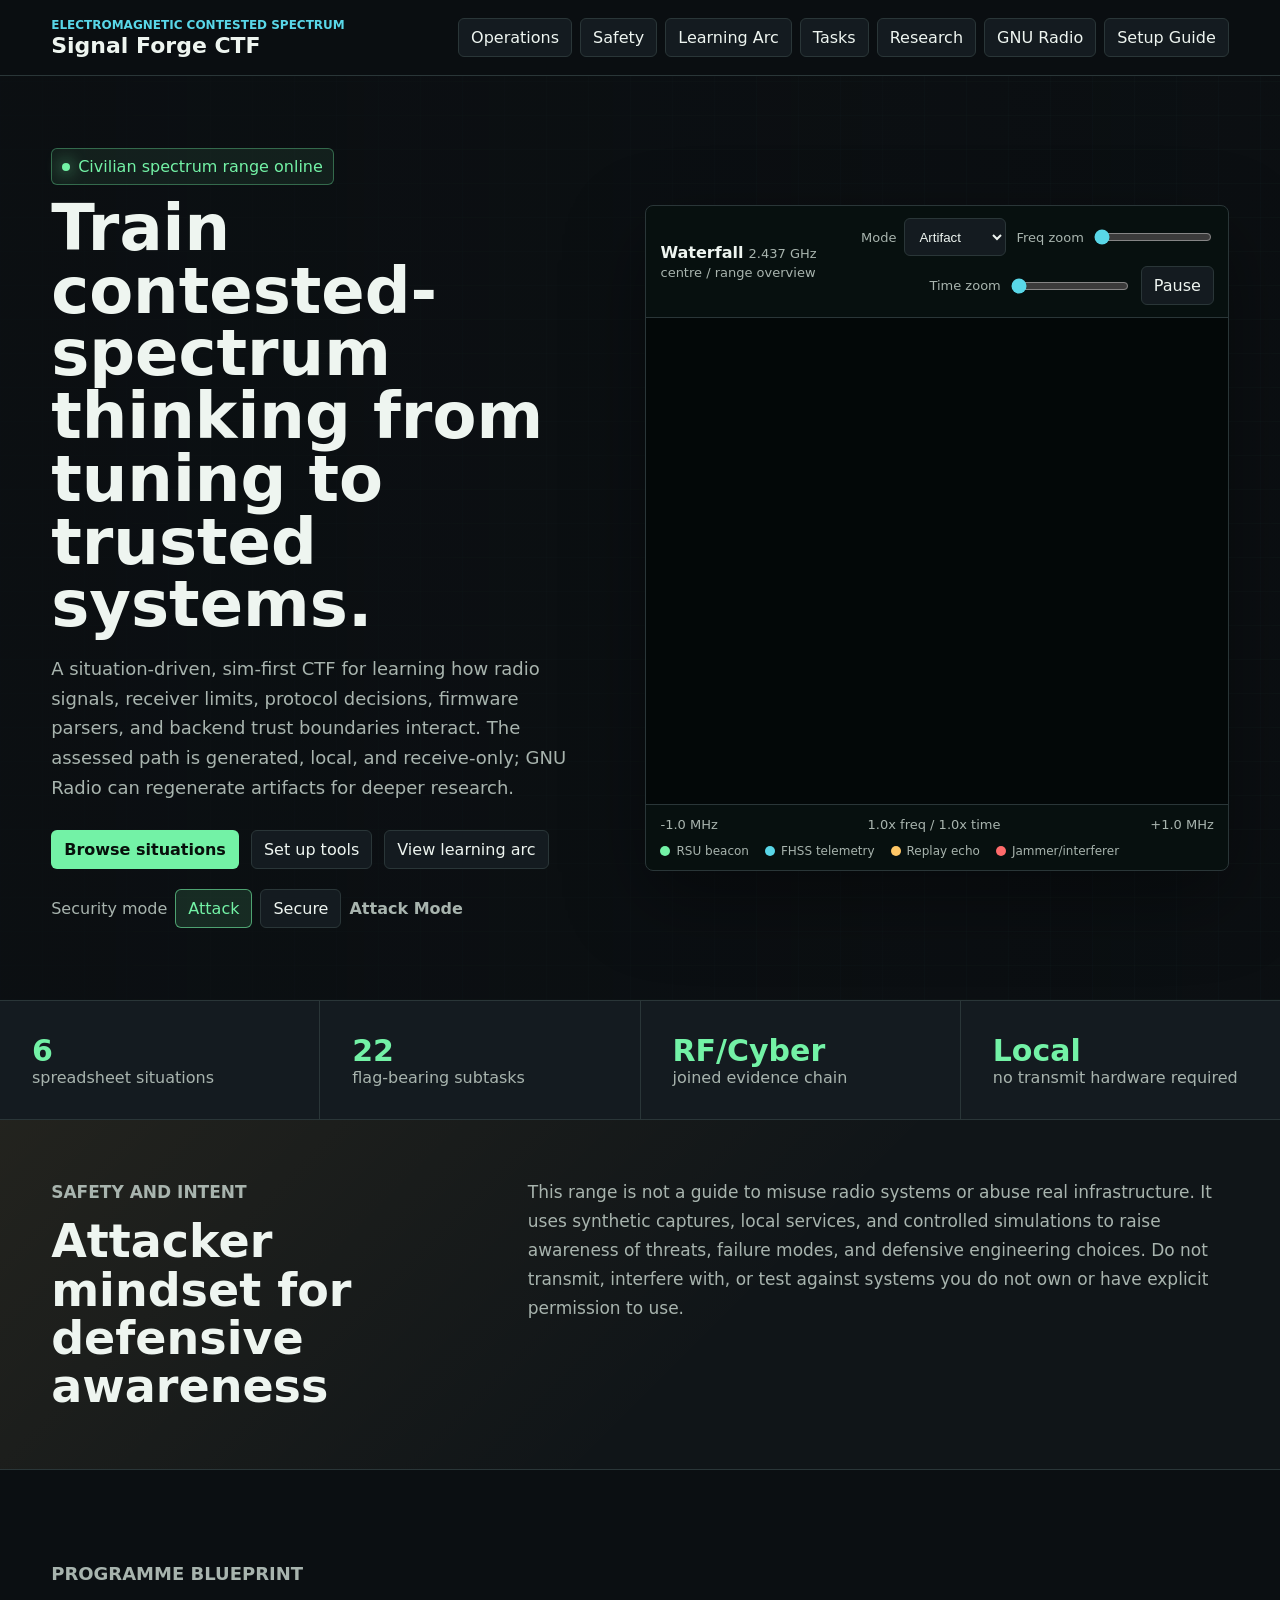
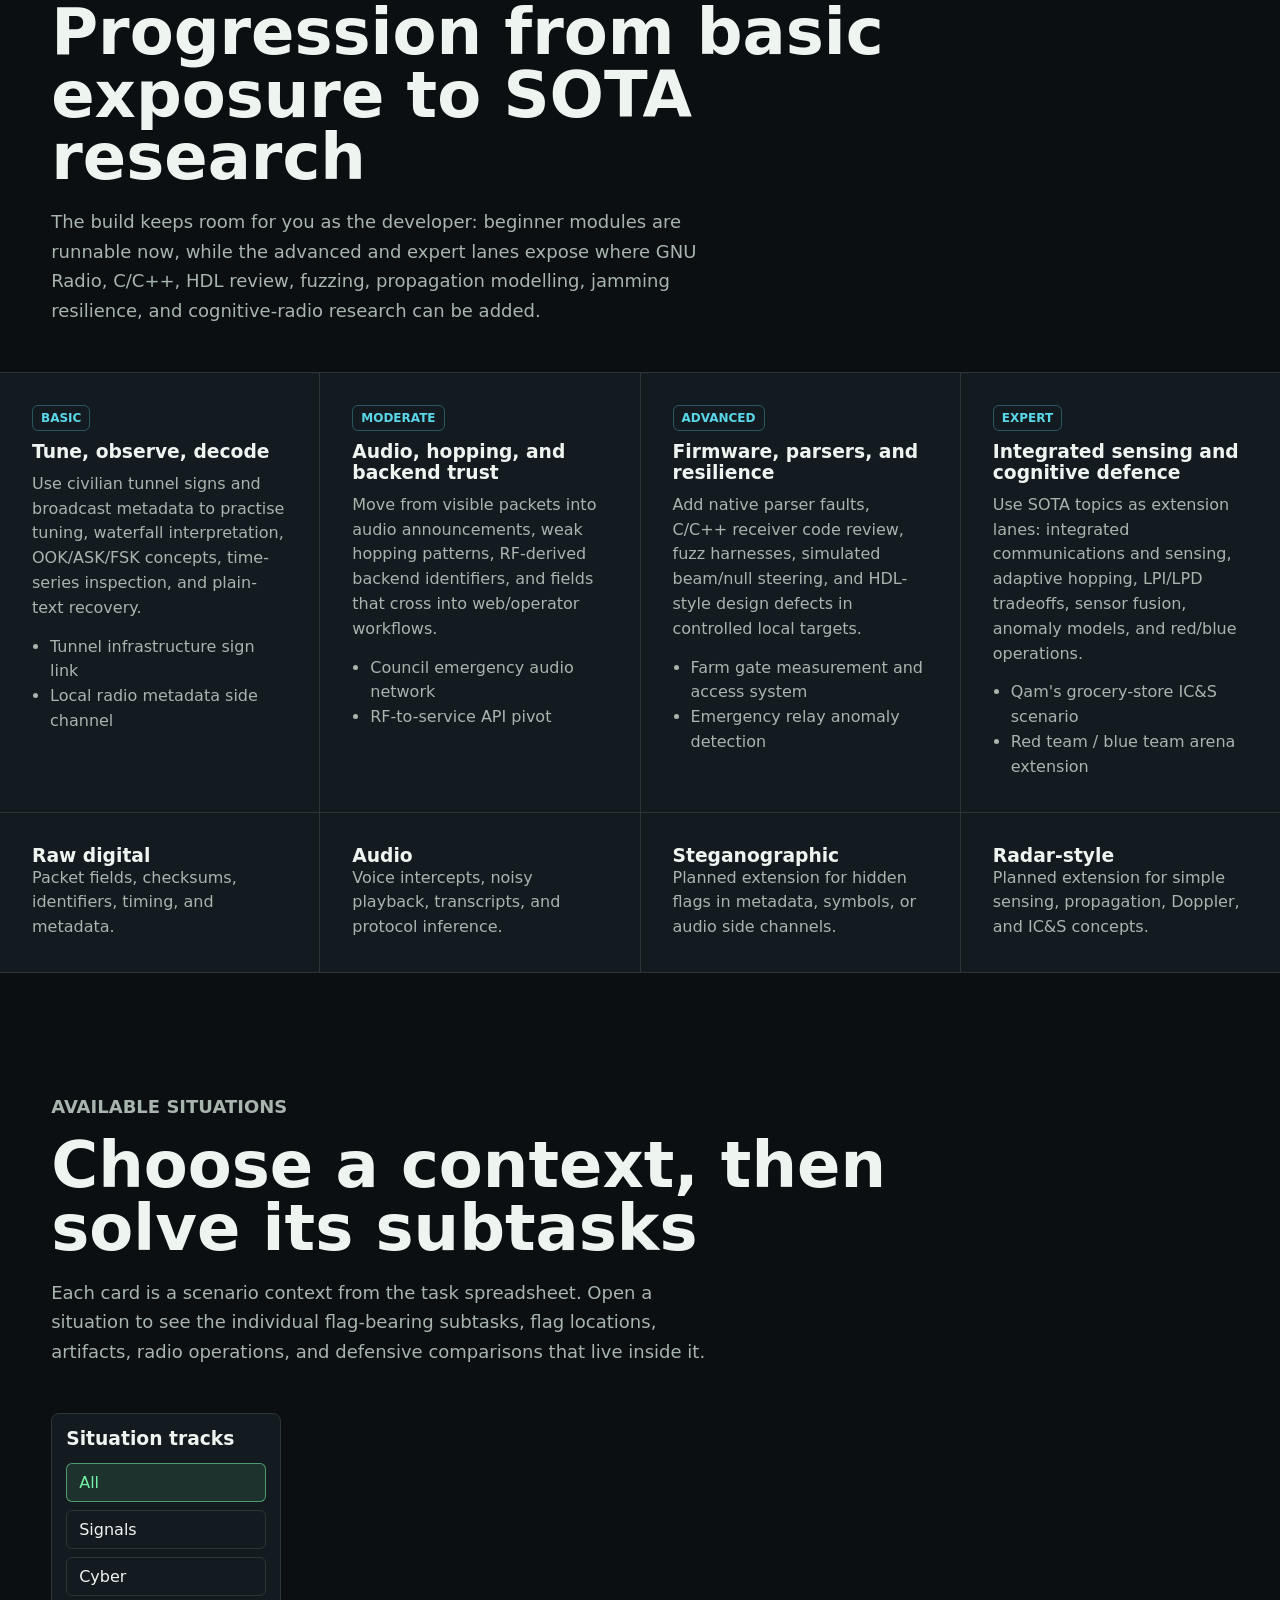
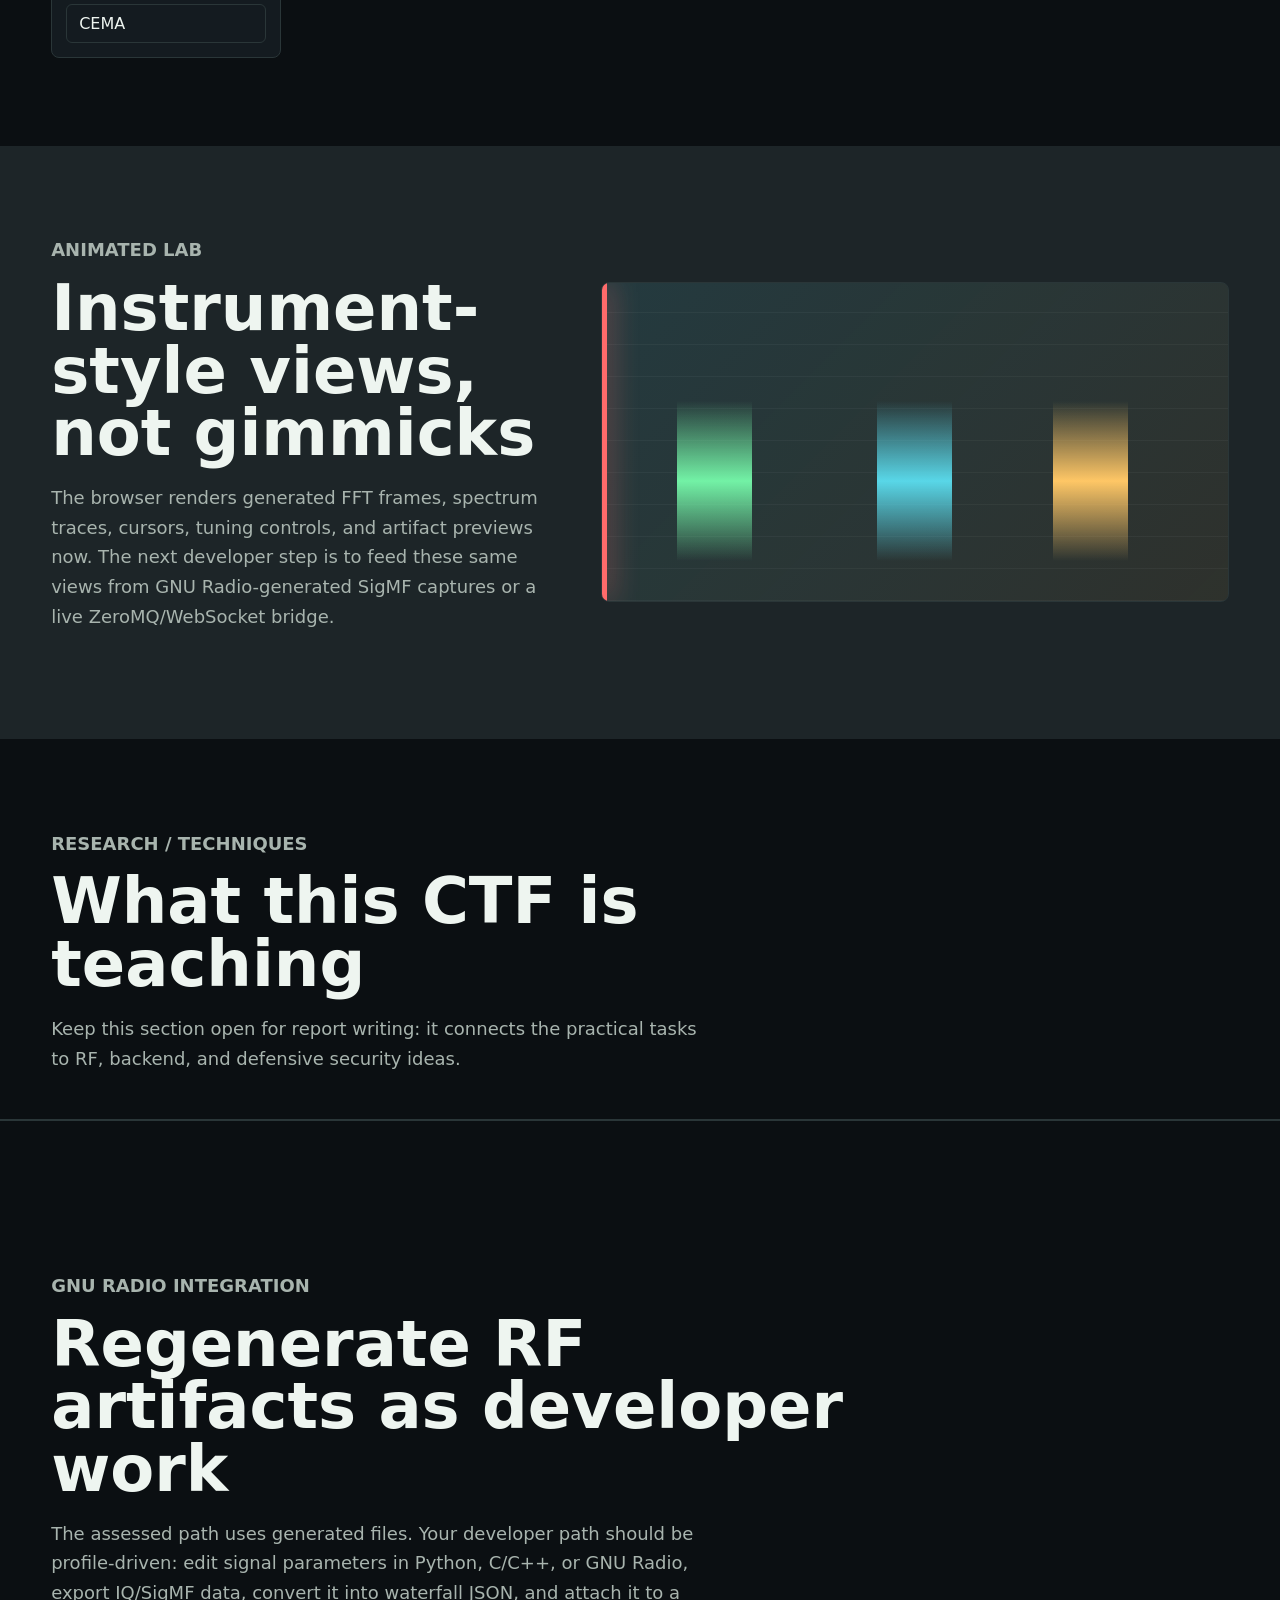
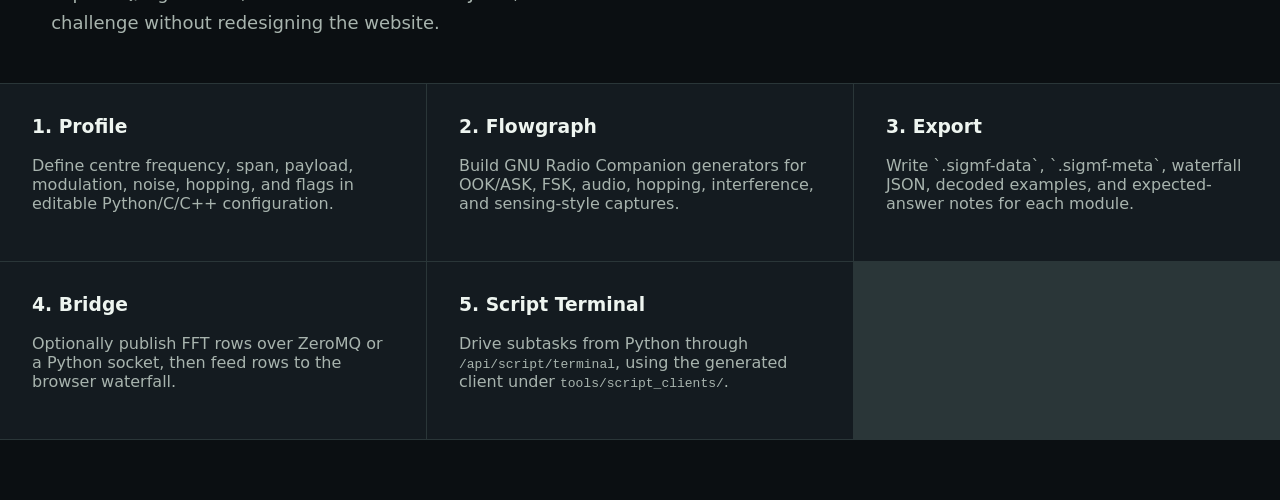
==== commit 92bfd132: "Backend Alteration and Development" ====
--- a/Project_SomethingAwesome/Project/index.html
+++ b/Project_SomethingAwesome/Project/index.html
@@ -17,7 +17,6 @@
         <a href="#safety">Safety</a>
         <a href="#blueprint">Learning Arc</a>
         <a href="#tasks">Tasks</a>
-        <a href="#operator-console">Operator</a>
         <a href="#research">Research</a>
         <a href="#bridge">GNU Radio</a>
         <a href="/guide.html">Setup Guide</a>
@@ -211,47 +210,6 @@
         <div class="task-grid" id="task-grid"></div>
       </section>
 
-      <section class="operator-console" id="operator-console">
-        <div class="section-header compact">
-          <p class="eyebrow">Operator Console</p>
-          <h2>RF-to-Operator Trust Boundary</h2>
-          <p>
-            Decoded RF fields become operator-console data. This section exists
-            to show why RF-origin text is still untrusted input: Attack Mode
-            renders one note as active markup, while Secure Mode treats the same
-            field as inert text.
-          </p>
-        </div>
-        <div class="operator-grid">
-          <form id="operator-form" class="operator-form">
-            <div class="radio-ops-panel">
-              <button id="receive-radio" type="button">Receive RF burst</button>
-              <div id="operator-decode" class="operator-decode">No burst decoded yet.</div>
-            </div>
-            <label>
-              Callsign
-              <input id="operator-callsign" value="CIVIC-OPS-1">
-            </label>
-            <label>
-              Route note
-              <input id="operator-route-note" value="Synthetic decoded training event">
-            </label>
-            <label>
-              Decoded operator note
-              <textarea id="operator-comment" placeholder="Receive an RF burst to populate this untrusted field."></textarea>
-            </label>
-            <button type="submit">Post comment</button>
-            <p id="operator-flag" class="flag-result" aria-live="polite"></p>
-          </form>
-          <div>
-            <div class="operator-actions">
-              <button id="refresh-operator" type="button">Refresh events</button>
-            </div>
-            <div id="operator-events" class="operator-events"></div>
-          </div>
-        </div>
-      </section>
-
       <section class="lab-band">
         <div class="lab-copy">
           <p class="eyebrow">Animated Lab</p>
--- a/Project_SomethingAwesome/Project/styles.css
+++ b/Project_SomethingAwesome/Project/styles.css
@@ -2104,6 +2104,117 @@
   background: var(--cyan);
   box-shadow: 0 0 12px rgba(89, 215, 232, .35);
 }
+
+.alarm-packet-lab {
+  margin-top: 18px;
+  overflow: hidden;
+  border: 1px solid rgba(255, 199, 102, .32);
+  border-radius: 8px;
+  background: linear-gradient(145deg, rgba(255, 199, 102, .055), rgba(2, 7, 6, .98) 48%);
+}
+
+.alarm-packet-lab[hidden] { display: none; }
+
+.alarm-packet-lab > header {
+  display: flex;
+  align-items: center;
+  justify-content: space-between;
+  gap: 18px;
+  padding: 14px 16px;
+  border-bottom: 1px solid rgba(255, 199, 102, .2);
+}
+
+.alarm-packet-lab h2 {
+  margin: 5px 0 0;
+  font-size: 20px;
+}
+
+#alarm-controller-state {
+  color: var(--amber);
+  font: 700 12px ui-monospace, Consolas, monospace;
+}
+
+.alarm-lab-body {
+  display: grid;
+  grid-template-columns: 150px minmax(0, 1fr);
+  align-items: center;
+  gap: 22px;
+  padding: 18px;
+}
+
+.alarm-beacon {
+  display: grid;
+  justify-items: center;
+  gap: 7px;
+  color: #67716d;
+  font: 700 11px ui-monospace, Consolas, monospace;
+  letter-spacing: .08em;
+}
+
+.alarm-beacon i {
+  width: 72px;
+  height: 72px;
+  border: 7px solid #252d2a;
+  border-radius: 50%;
+  background: #303936;
+  box-shadow: inset 0 0 0 2px rgba(255,255,255,.08);
+}
+
+.alarm-beacon.active {
+  color: var(--amber);
+}
+
+.alarm-beacon.active i {
+  background: #ffb12b;
+  box-shadow: 0 0 18px rgba(255, 177, 43, .95), 0 0 55px rgba(255, 88, 48, .52), inset 0 0 18px #fff2b5;
+  animation: alarm-pulse .7s steps(2, end) infinite;
+}
+
+@keyframes alarm-pulse {
+  50% { filter: brightness(.58); }
+}
+
+#alarm-packet-form {
+  display: grid;
+  gap: 9px;
+}
+
+#alarm-packet-form label {
+  color: var(--muted);
+  font-size: 12px;
+}
+
+#alarm-packet-form > div {
+  display: grid;
+  grid-template-columns: minmax(0, 1fr) auto;
+  gap: 8px;
+}
+
+#alarm-packet-input {
+  min-width: 0;
+  border: 1px solid #315147;
+  border-radius: 5px;
+  padding: 11px 12px;
+  background: #020706;
+  color: var(--green);
+  font: 15px ui-monospace, Consolas, monospace;
+}
+
+#alarm-packet-form button {
+  border: 1px solid rgba(255, 199, 102, .5);
+  border-radius: 5px;
+  padding: 0 16px;
+  background: rgba(255, 199, 102, .1);
+  color: var(--amber);
+  font-weight: 800;
+}
+
+#alarm-packet-result {
+  min-height: 38px;
+  color: var(--muted);
+  font: 12px/1.55 ui-monospace, Consolas, monospace;
+}
+
 .spectrum-heading { align-items: center; padding: 10px 12px; border-bottom: 1px solid var(--line); }
 .spectrum-heading span { color: var(--cyan); font: 12px ui-monospace, Consolas, monospace; }
 .spectrum-readouts { display: flex; justify-content: flex-end; gap: 6px; flex-wrap: wrap; }
@@ -2457,7 +2568,8 @@
   gap: 8px;
 }
 
-.resource-list button {
+.resource-list button,
+.resource-file {
   display: flex;
   align-items: center;
   justify-content: space-between;
@@ -2466,9 +2578,20 @@
   text-align: left;
 }
 
-.resource-list button span { display: grid; gap: 3px; }
-.resource-list button small { color: var(--muted); }
-.resource-list button i { color: var(--green); font-style: normal; white-space: nowrap; }
+.resource-file {
+  min-height: 42px;
+  border: 1px solid var(--line);
+  border-radius: 6px;
+  padding: 9px 12px;
+  background: rgba(255, 255, 255, .025);
+}
+
+.resource-list button span,
+.resource-file span { display: grid; gap: 3px; }
+.resource-list button small,
+.resource-file small { color: var(--muted); }
+.resource-list button i,
+.resource-file i { color: var(--green); font-style: normal; white-space: nowrap; }
 
 .resource-item a {
   display: grid;
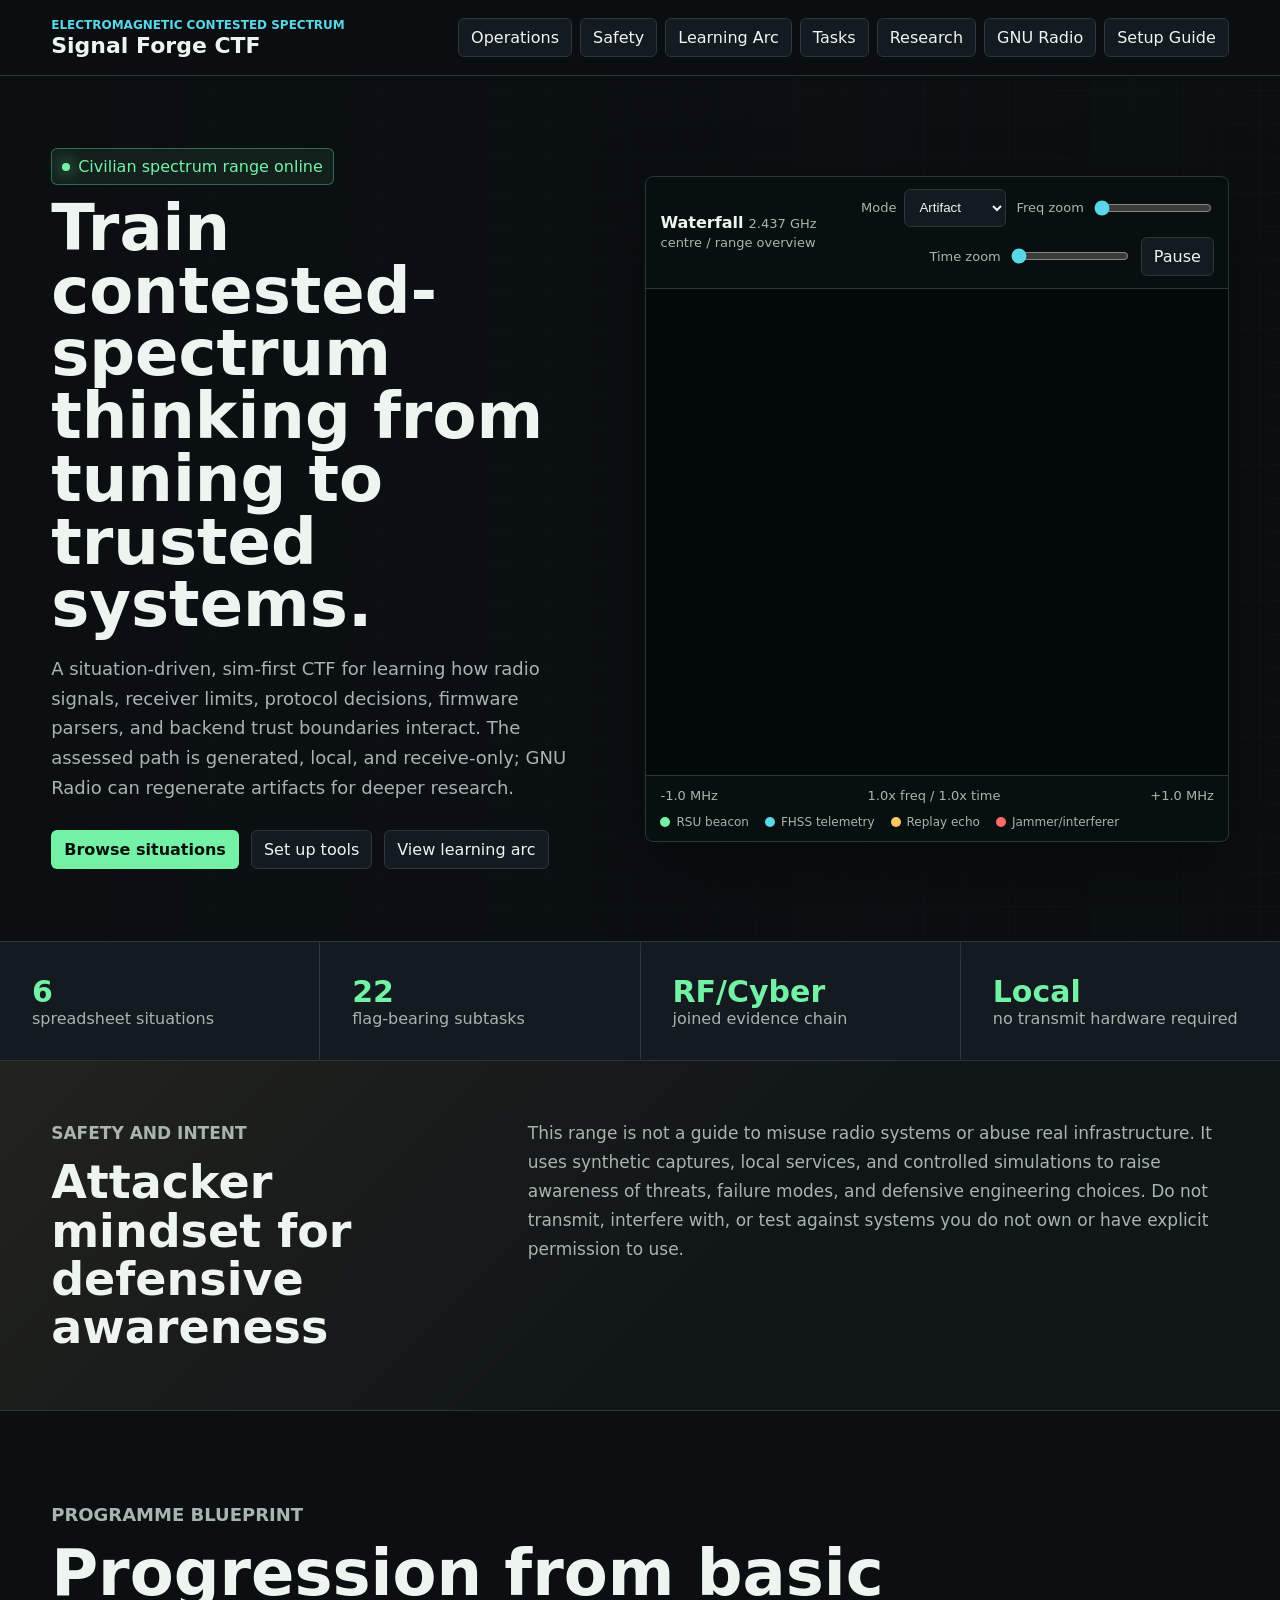
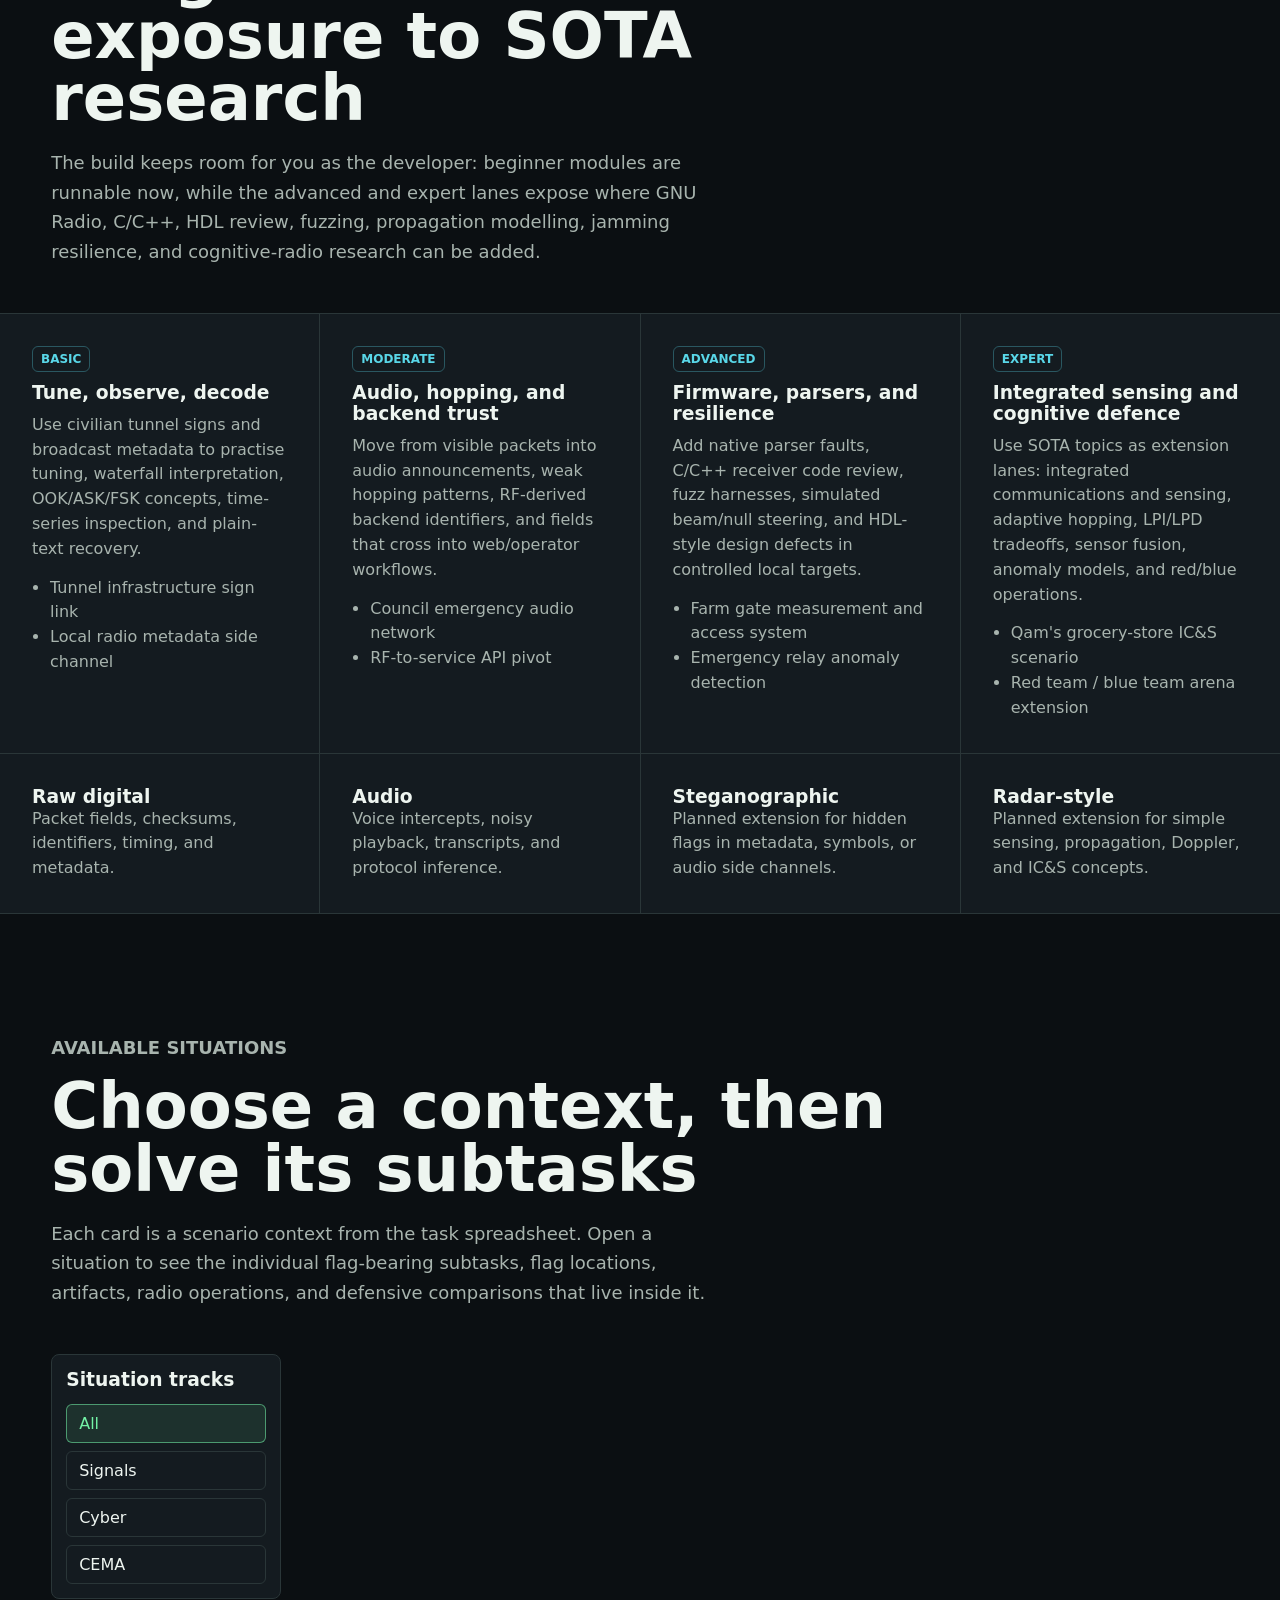
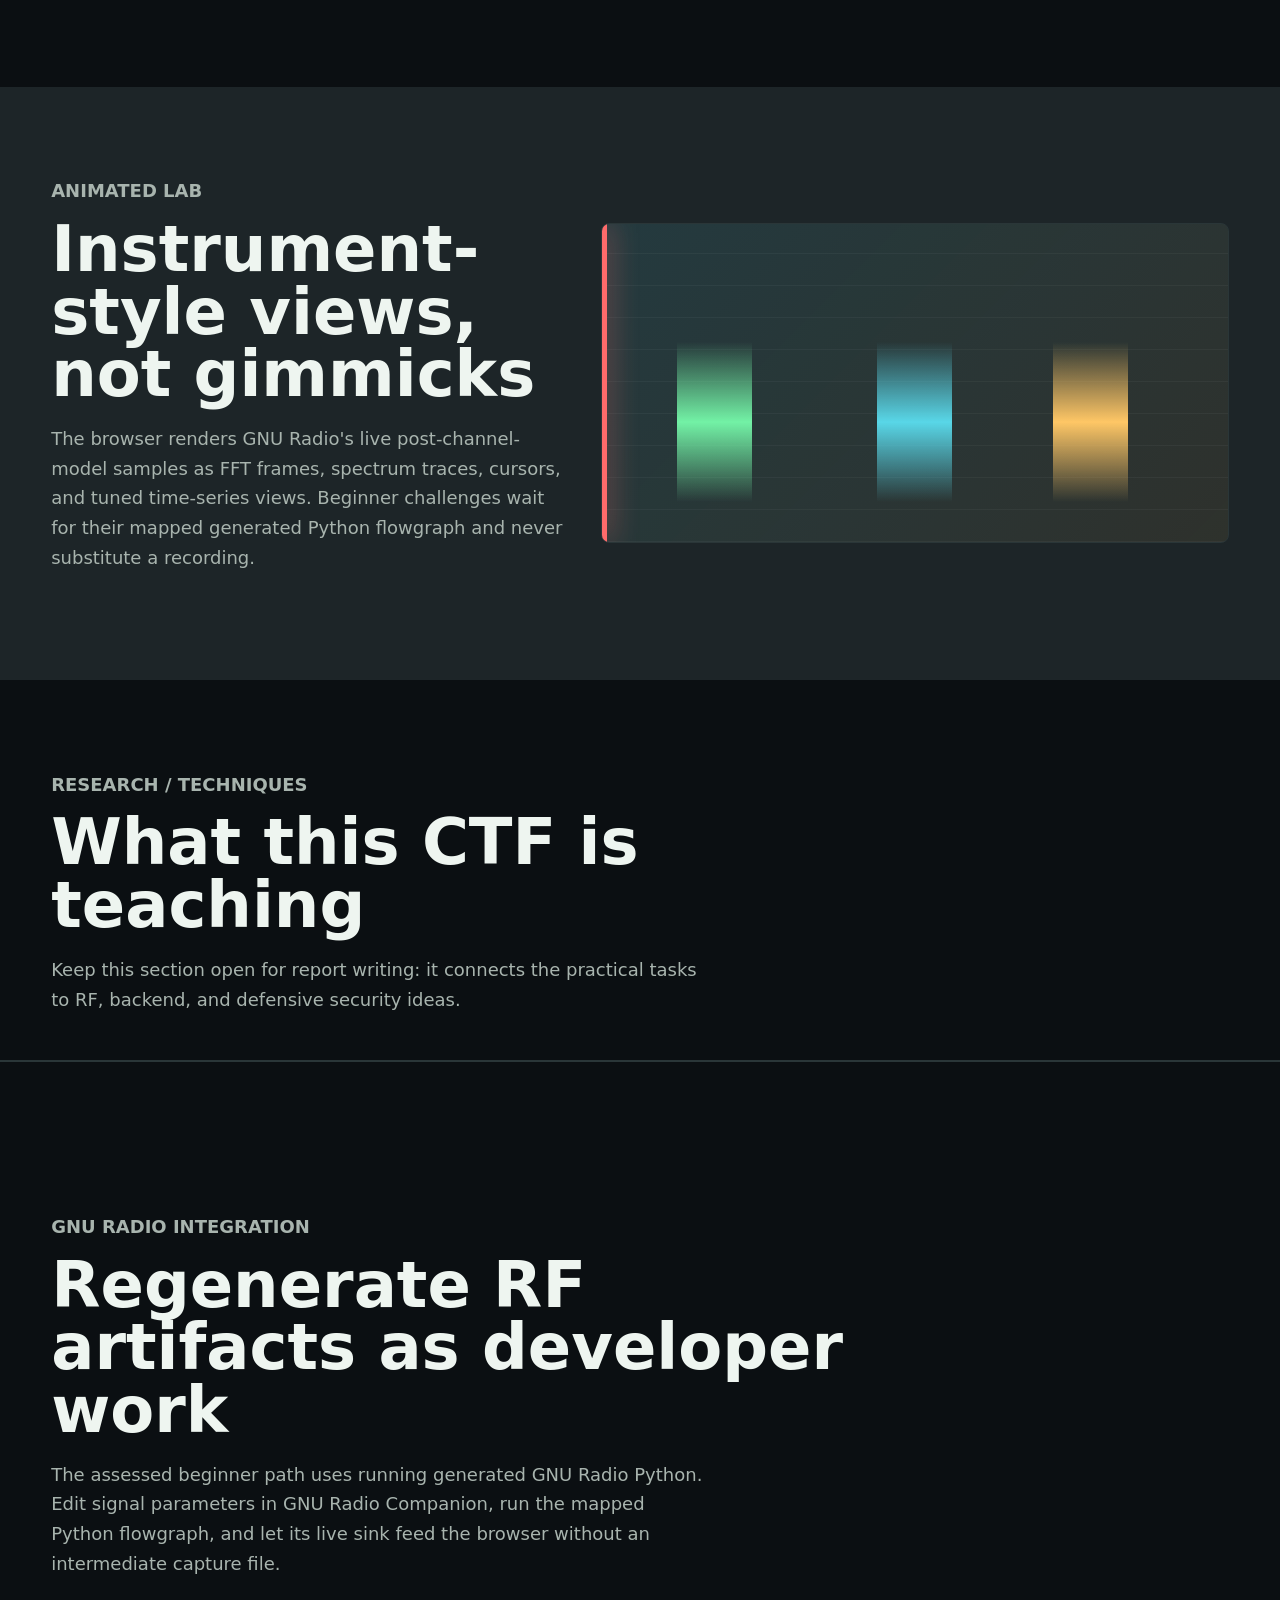
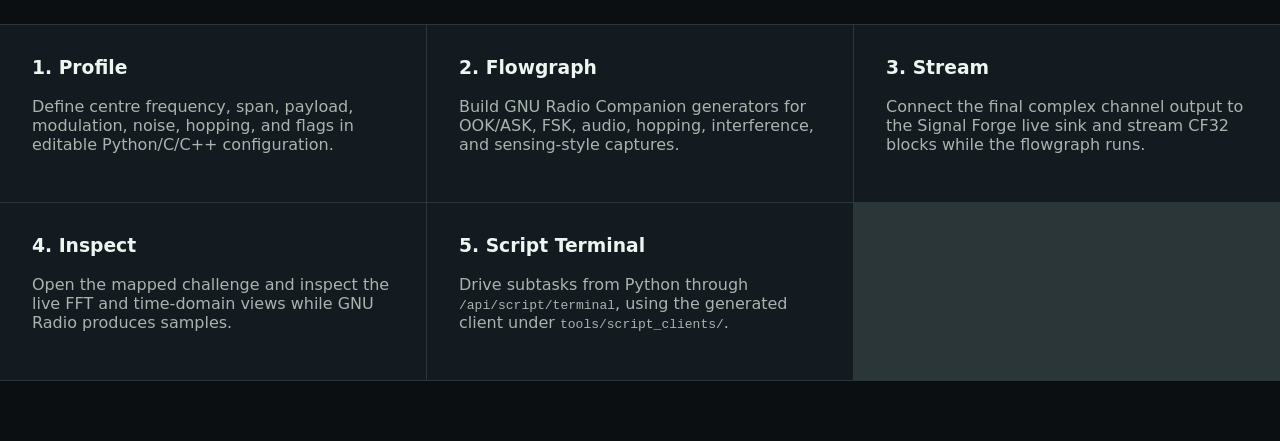
==== commit 8406b4da: "Finalised" ====
--- a/Project_SomethingAwesome/Project/index.html
+++ b/Project_SomethingAwesome/Project/index.html
@@ -39,12 +39,6 @@
           <a class="secondary-action" href="/guide.html">Set up tools</a>
           <a class="secondary-action" href="#blueprint">View learning arc</a>
         </div>
-          <div class="mode-switch" aria-label="Security mode">
-            <span>Security mode</span>
-            <button id="attack-mode" class="active" type="button">Attack</button>
-            <button id="secure-mode" type="button">Secure</button>
-            <strong id="mode-status">Attack Mode</strong>
-          </div>
         </div>
         <div class="spectrum-console" aria-label="Live spectrum console">
           <div class="console-head">
@@ -215,10 +209,10 @@
           <p class="eyebrow">Animated Lab</p>
           <h2>Instrument-style views, not gimmicks</h2>
           <p>
-            The browser renders generated FFT frames, spectrum traces, cursors,
-            tuning controls, and artifact previews now. The next developer step
-            is to feed these same views from GNU Radio-generated SigMF captures
-            or a live ZeroMQ/WebSocket bridge.
+            The browser renders GNU Radio's live post-channel-model samples as
+            FFT frames, spectrum traces, cursors, and tuned time-series views.
+            Beginner challenges wait for their mapped generated Python
+            flowgraph and never substitute a recording.
           </p>
         </div>
         <div class="signal-animation" aria-hidden="true">
@@ -244,10 +238,10 @@
         <p class="eyebrow">GNU Radio Integration</p>
         <h2>Regenerate RF artifacts as developer work</h2>
         <p>
-          The assessed path uses generated files. Your developer path should be
-          profile-driven: edit signal parameters in Python, C/C++, or GNU Radio,
-          export IQ/SigMF data, convert it into waterfall JSON, and attach it to
-          a challenge without redesigning the website.
+          The assessed beginner path uses running generated GNU Radio Python.
+          Edit signal parameters in GNU Radio Companion, run the mapped Python
+          flowgraph, and let its live sink feed the browser without an
+          intermediate capture file.
         </p>
       </section>
 
@@ -261,12 +255,12 @@
           <p>Build GNU Radio Companion generators for OOK/ASK, FSK, audio, hopping, interference, and sensing-style captures.</p>
         </article>
         <article>
-          <h3>3. Export</h3>
-          <p>Write `.sigmf-data`, `.sigmf-meta`, waterfall JSON, decoded examples, and expected-answer notes for each module.</p>
-        </article>
-        <article>
-          <h3>4. Bridge</h3>
-          <p>Optionally publish FFT rows over ZeroMQ or a Python socket, then feed rows to the browser waterfall.</p>
+          <h3>3. Stream</h3>
+          <p>Connect the final complex channel output to the Signal Forge live sink and stream CF32 blocks while the flowgraph runs.</p>
+        </article>
+        <article>
+          <h3>4. Inspect</h3>
+          <p>Open the mapped challenge and inspect the live FFT and time-domain views while GNU Radio produces samples.</p>
         </article>
         <article>
           <h3>5. Script Terminal</h3>
--- a/Project_SomethingAwesome/Project/styles.css
+++ b/Project_SomethingAwesome/Project/styles.css
@@ -67,7 +67,6 @@
 .topbar nav a,
 .filter,
 #pause-waterfall,
-.mode-switch button,
 .artifact-list button,
 .operator-form button,
 .operator-actions button,
@@ -157,21 +156,6 @@
   flex-wrap: wrap;
   gap: 12px;
   margin-top: 28px;
-}
-
-.mode-switch {
-  display: flex;
-  align-items: center;
-  flex-wrap: wrap;
-  gap: 8px;
-  margin-top: 20px;
-  color: var(--muted);
-}
-
-.mode-switch button.active {
-  border-color: rgba(115, 242, 166, 0.6);
-  background: rgba(115, 242, 166, 0.12);
-  color: var(--green);
 }
 
 .primary-action {
@@ -1332,7 +1316,7 @@
   top: 0;
   z-index: 20;
   display: grid;
-  grid-template-columns: minmax(180px, 1fr) auto minmax(280px, 1fr);
+  grid-template-columns: minmax(180px, 1fr) auto;
   align-items: center;
   gap: 18px;
   min-height: 64px;
@@ -1369,11 +1353,6 @@
   letter-spacing: 0.12em;
 }
 
-.mode-switch.compact {
-  justify-content: flex-end;
-  margin: 0;
-}
-
 .challenge-shell {
   width: min(1600px, 100%);
   margin: 0 auto;
@@ -1540,6 +1519,30 @@
   color: var(--muted);
   font-size: 12px;
   white-space: nowrap;
+}
+
+.signal-data-alert {
+  display: grid;
+  gap: 4px;
+  margin-top: 10px;
+  padding: 11px 12px;
+  border: 1px solid rgba(255, 92, 124, 0.55);
+  border-radius: 8px;
+  background: rgba(96, 24, 39, 0.3);
+  color: #ffd4dc;
+}
+
+.signal-data-alert[hidden] {
+  display: none;
+}
+
+.signal-data-alert strong {
+  font-size: 13px;
+}
+
+.signal-data-alert span {
+  color: #f2a9b8;
+  font: 12px/1.45 ui-monospace, Consolas, monospace;
 }
 
 .analyser-controls {
@@ -2769,7 +2772,6 @@
 
 @media (max-width: 760px) {
   .challenge-topbar { position: static; grid-template-columns: 1fr auto; }
-  .challenge-topbar .mode-switch { grid-column: 1 / -1; justify-content: flex-start; }
   .challenge-heading { display: block; }
   .challenge-score { width: fit-content; margin-top: 18px; text-align: left; }
   .analyser-controls { grid-template-columns: repeat(2, minmax(0, 1fr)); }
